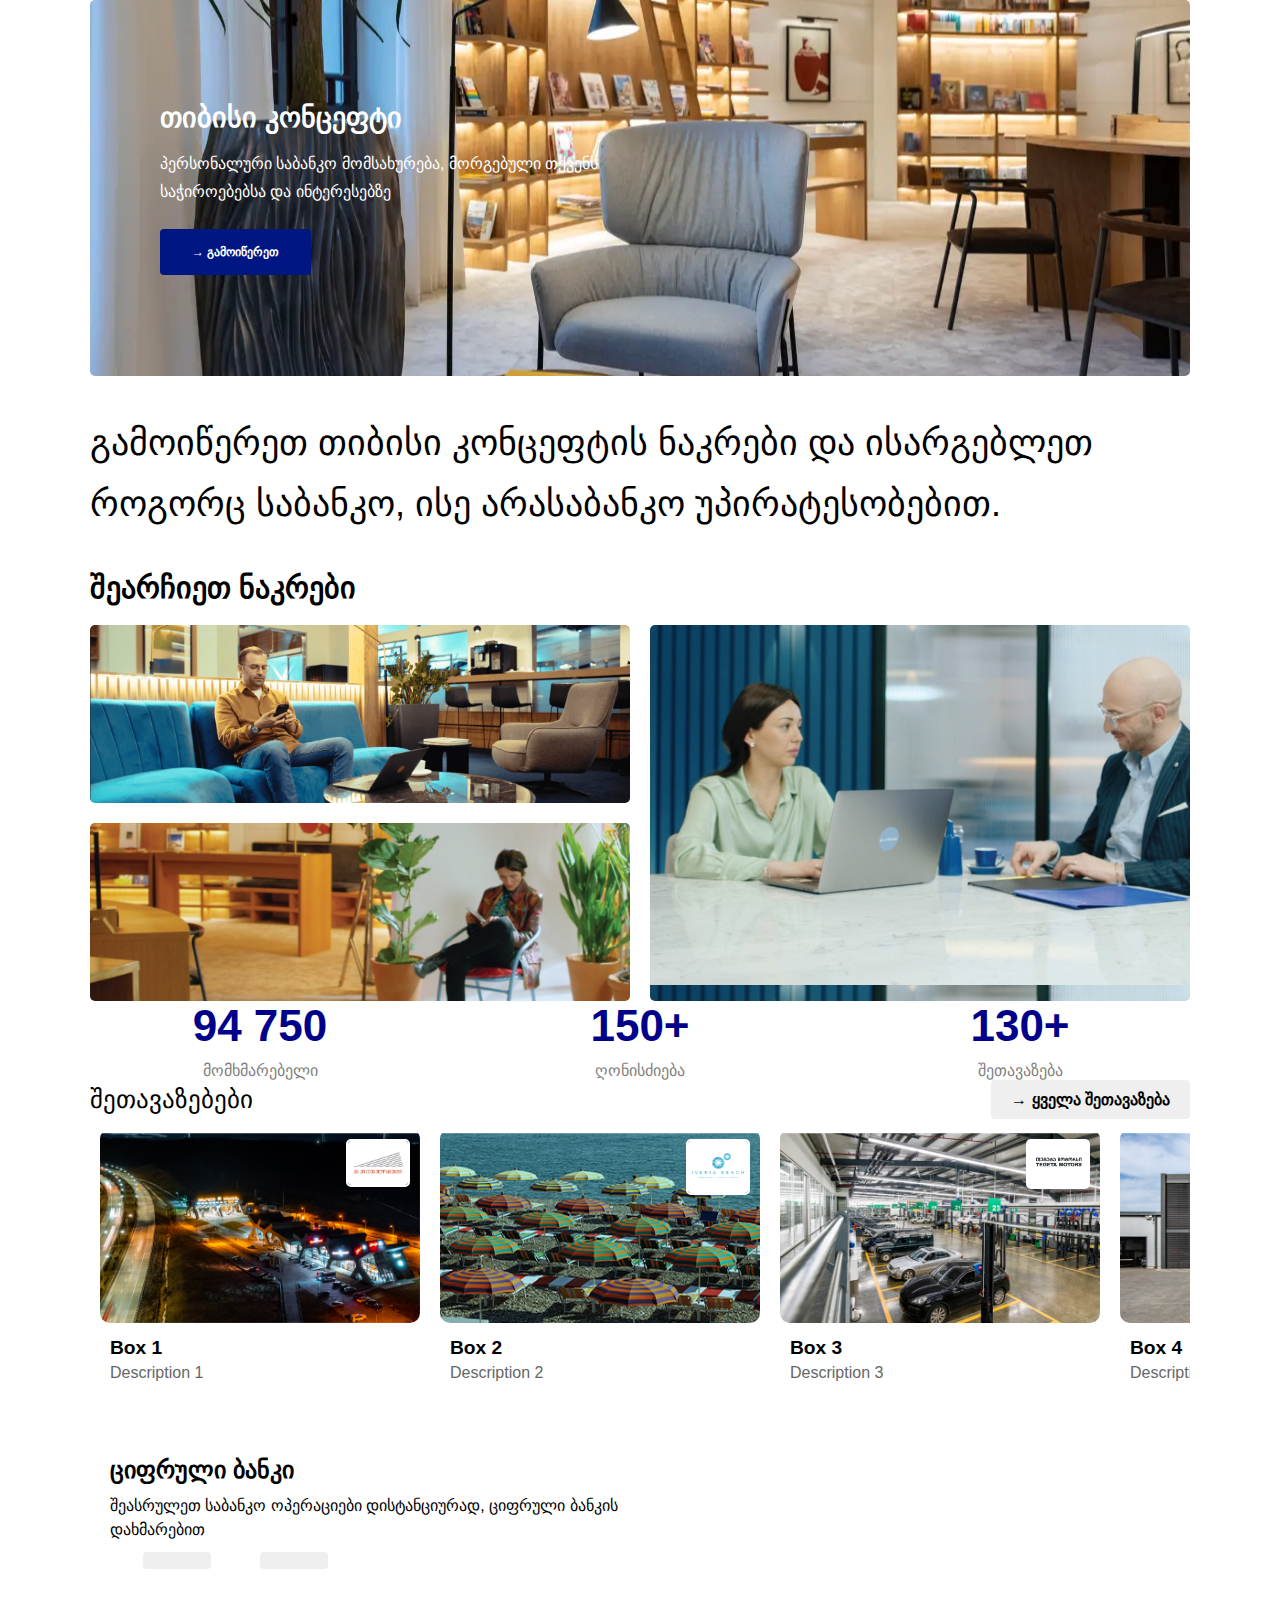
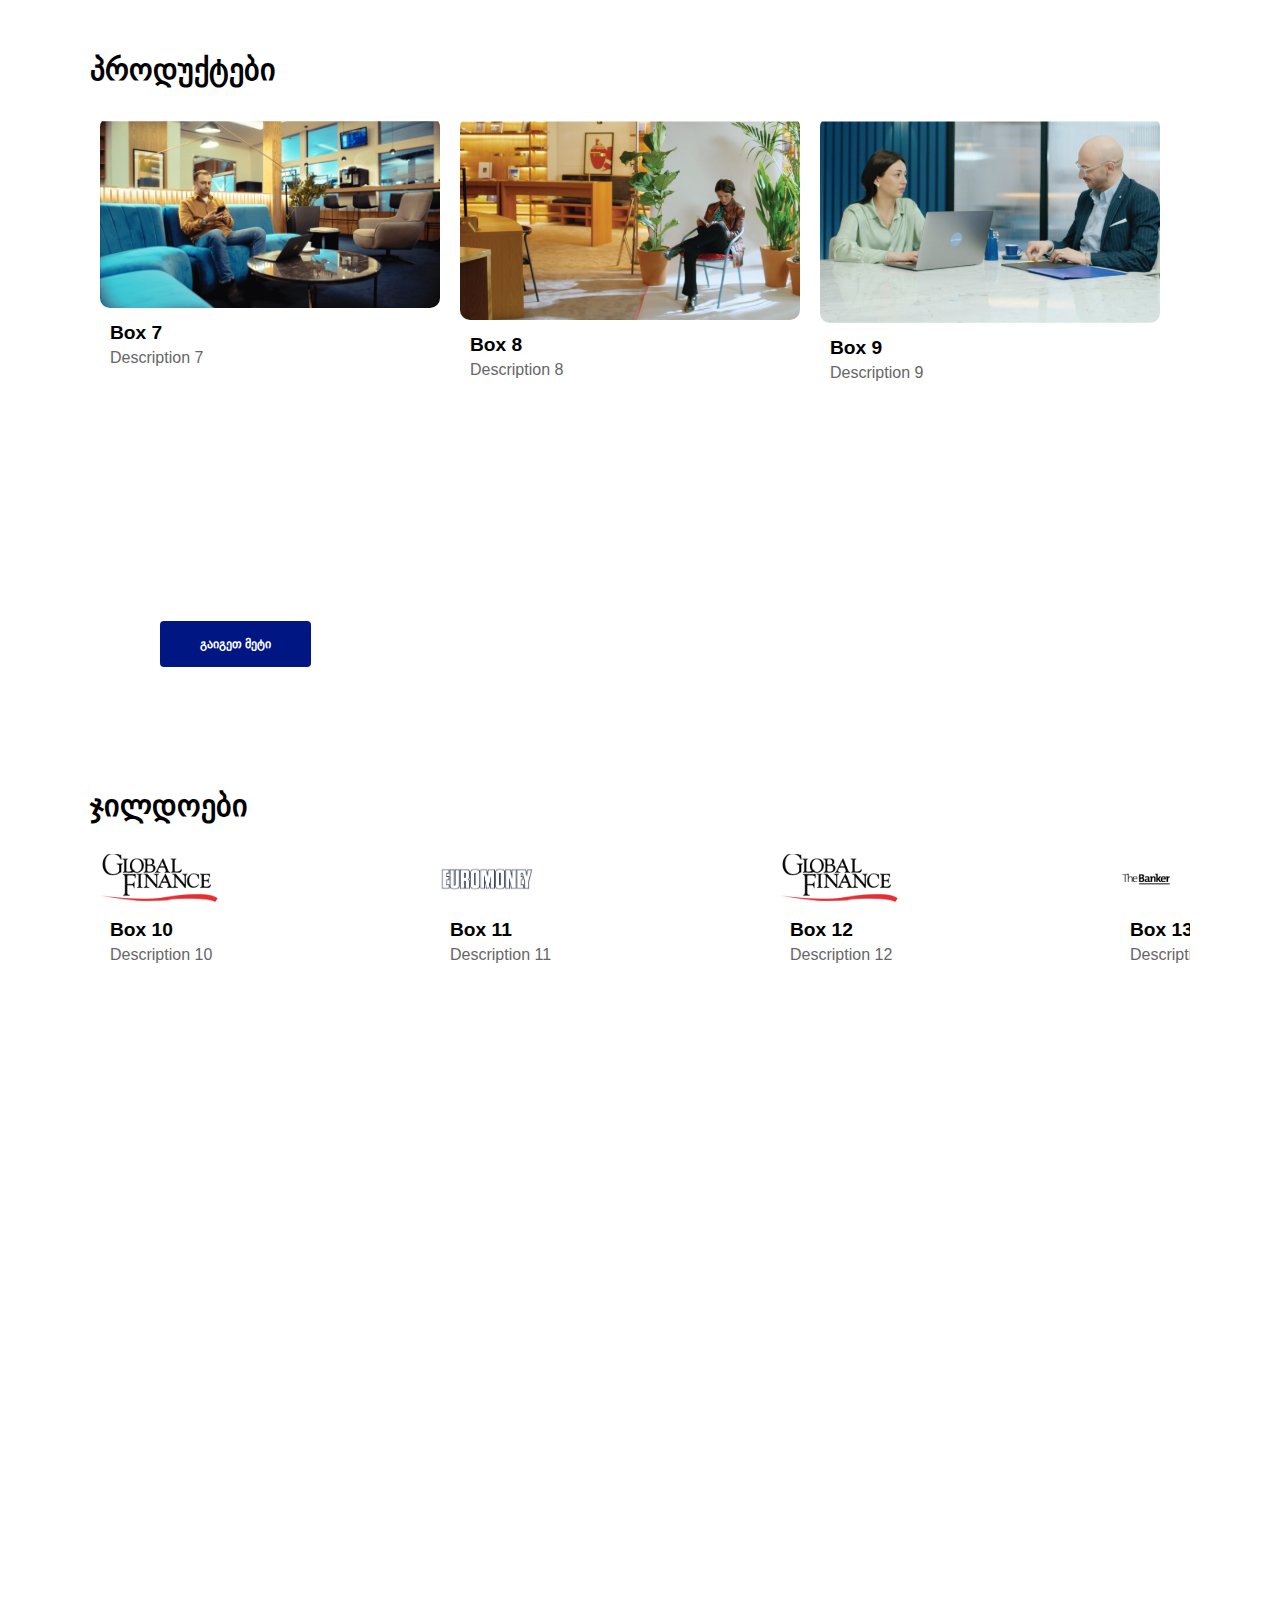
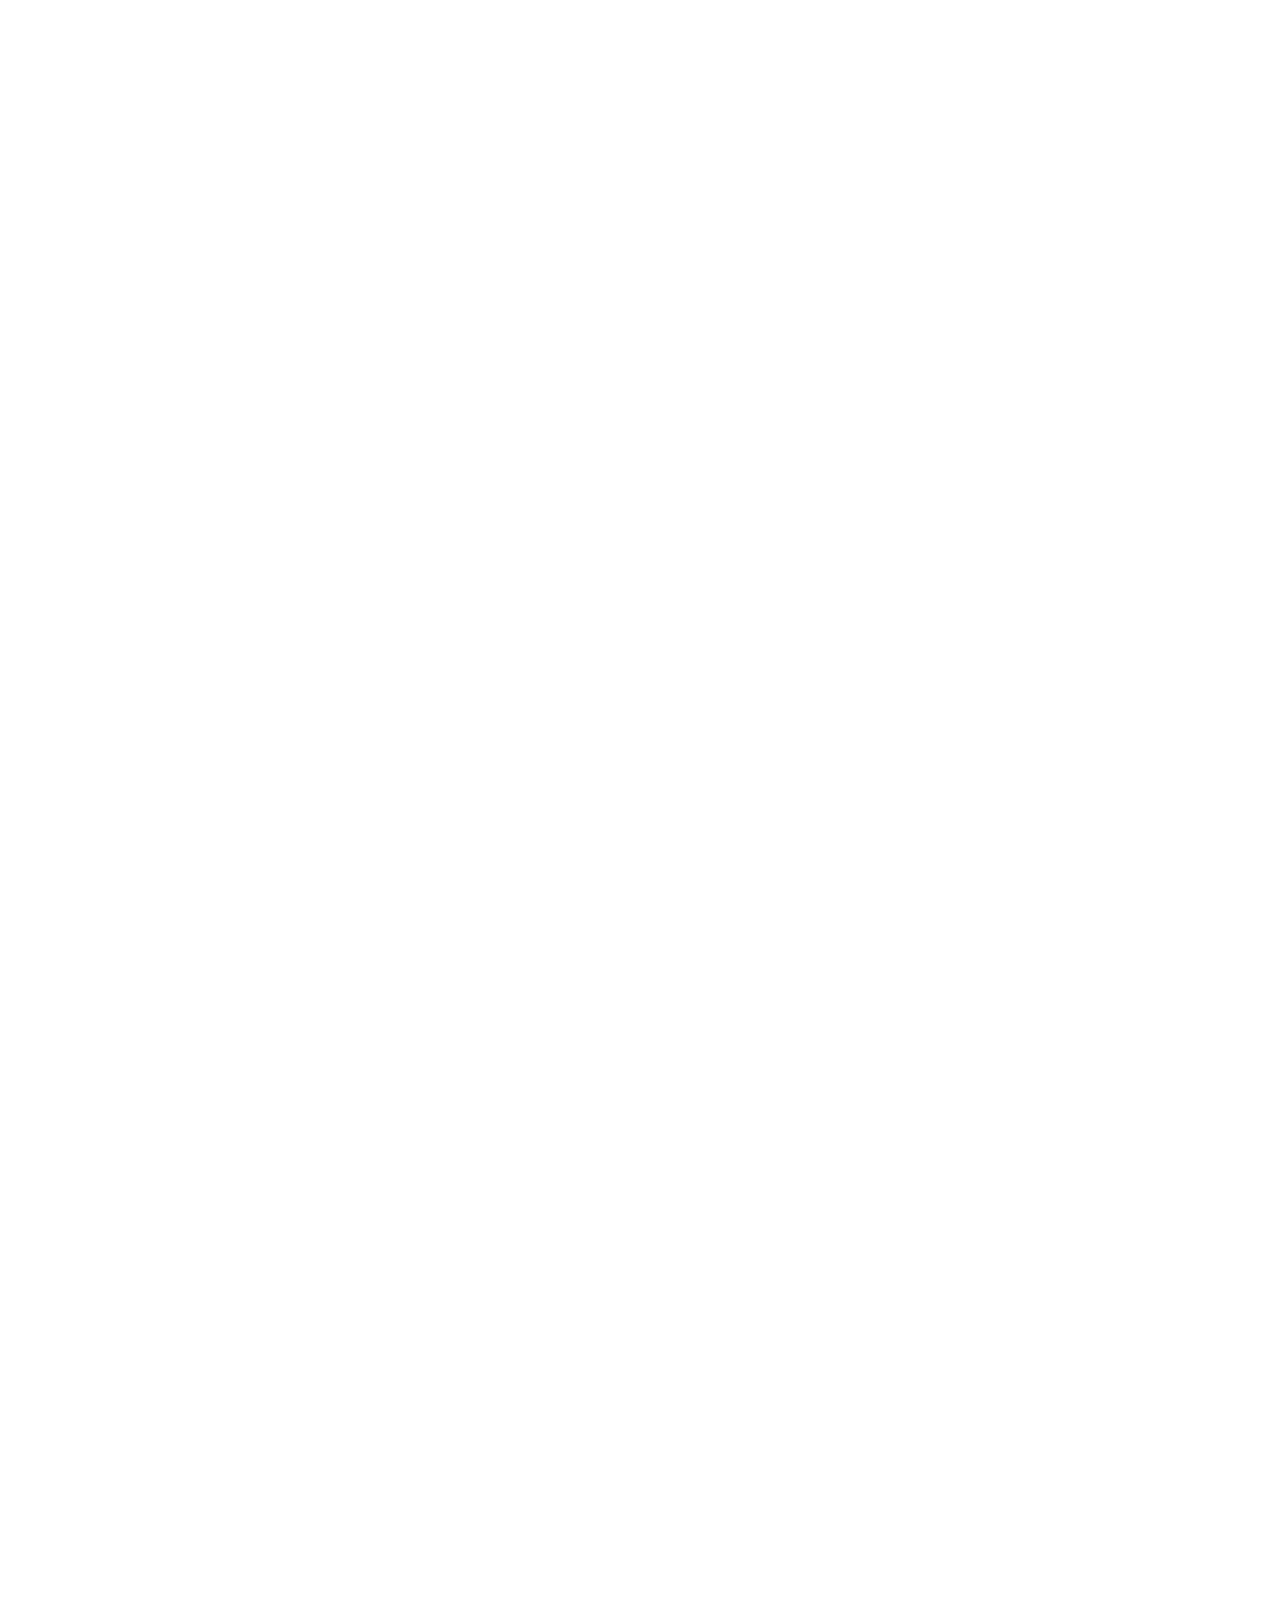
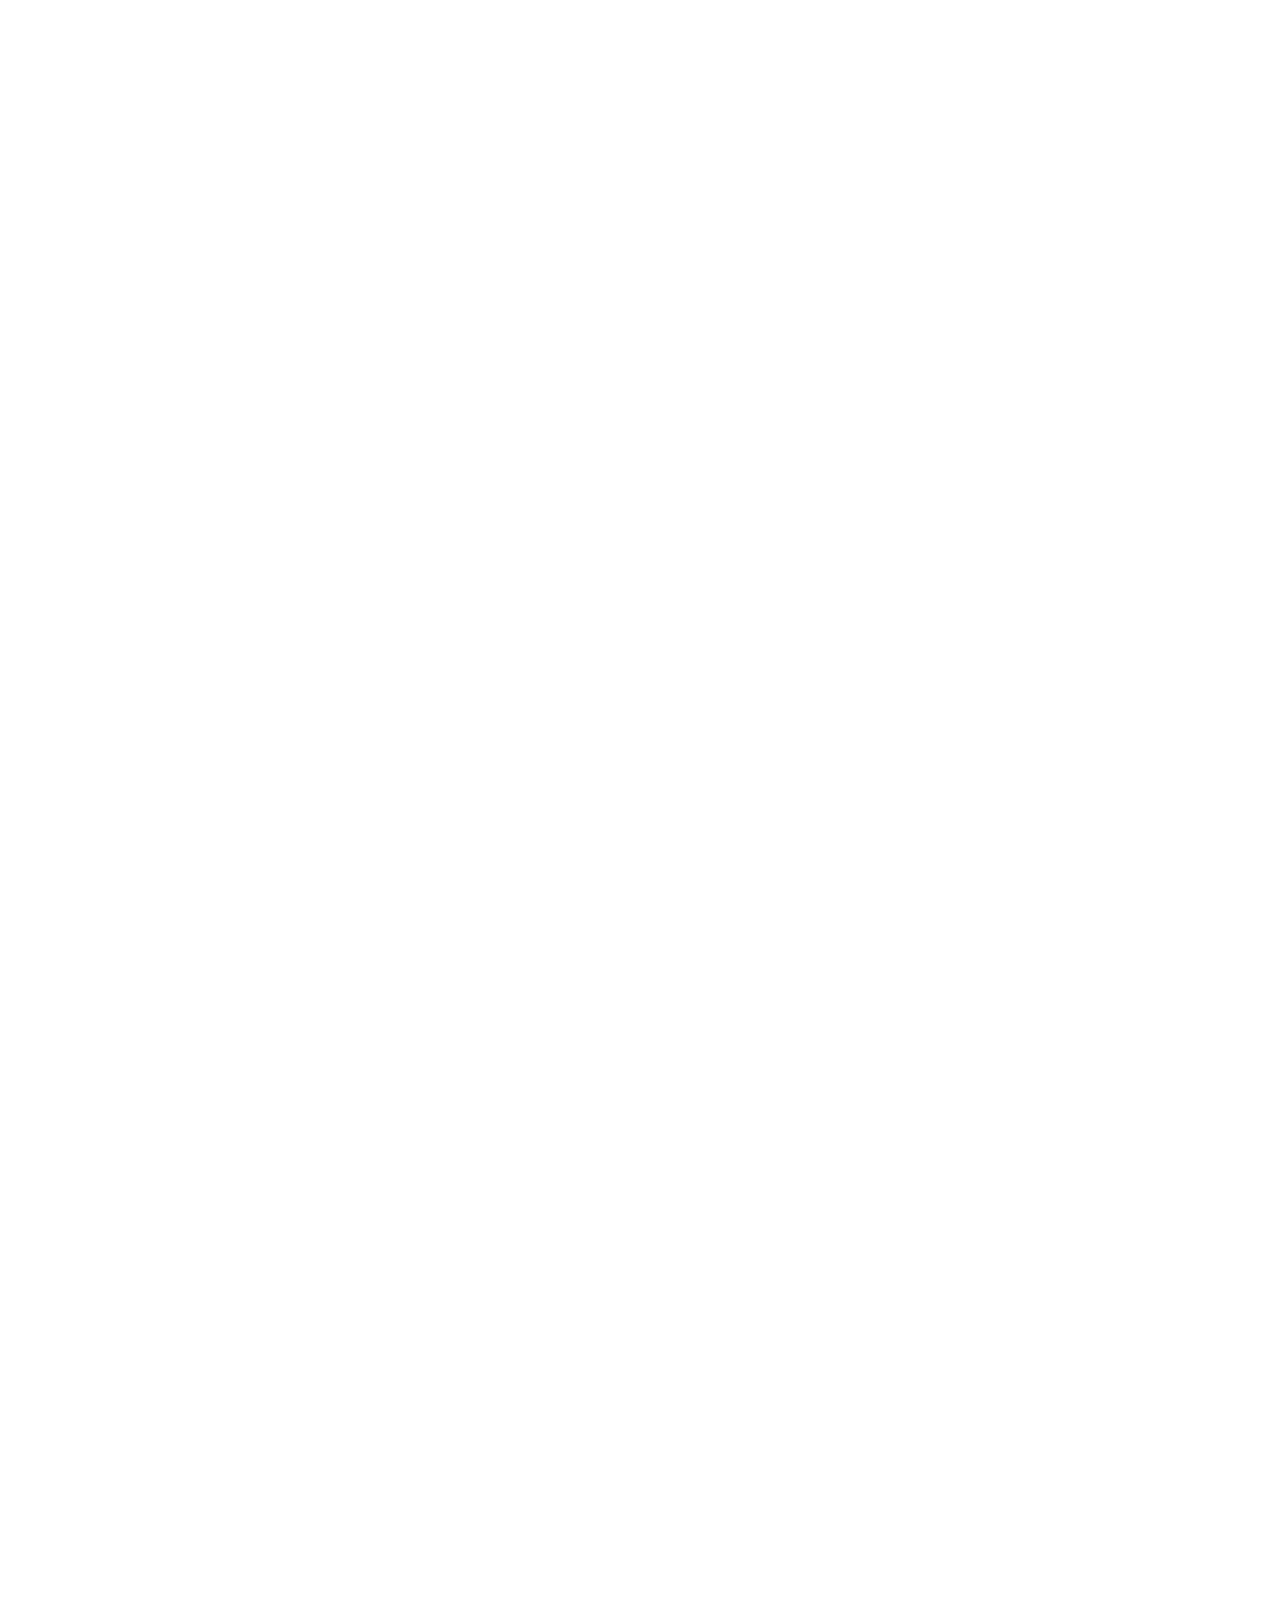
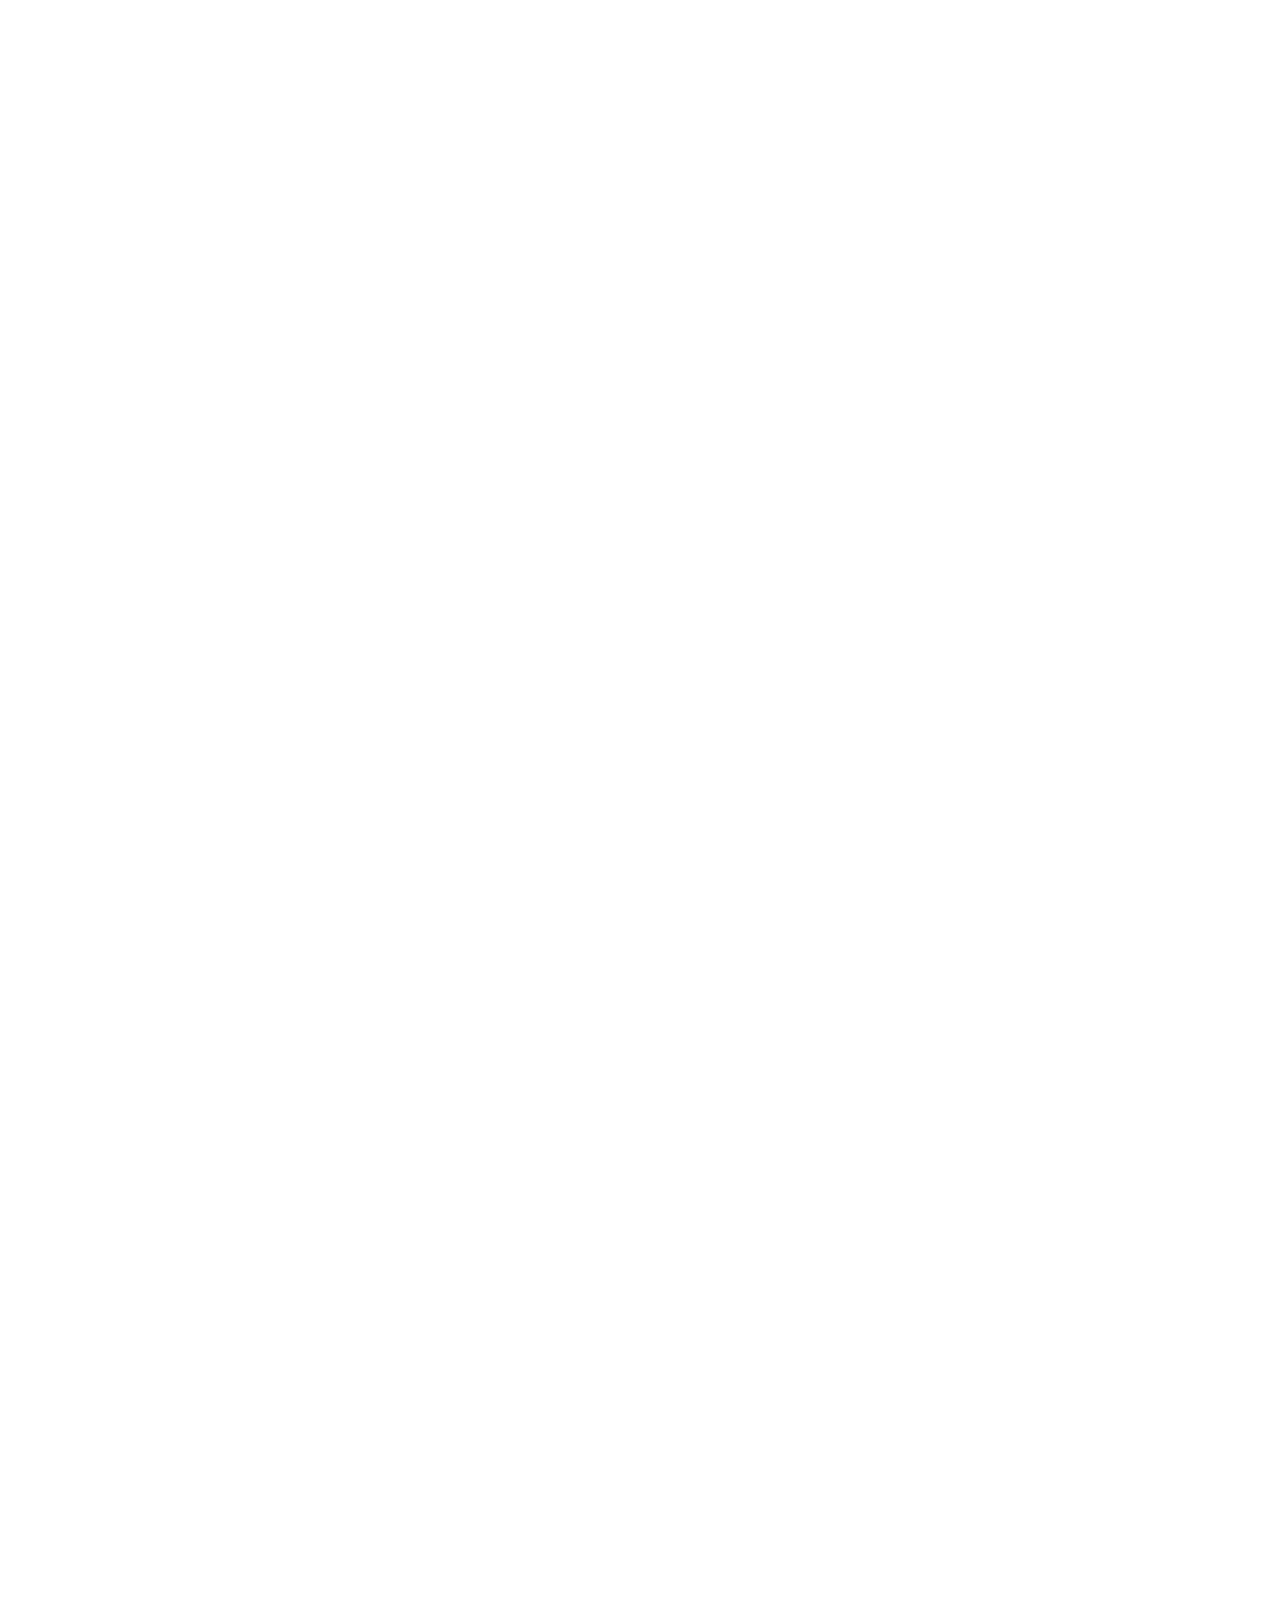
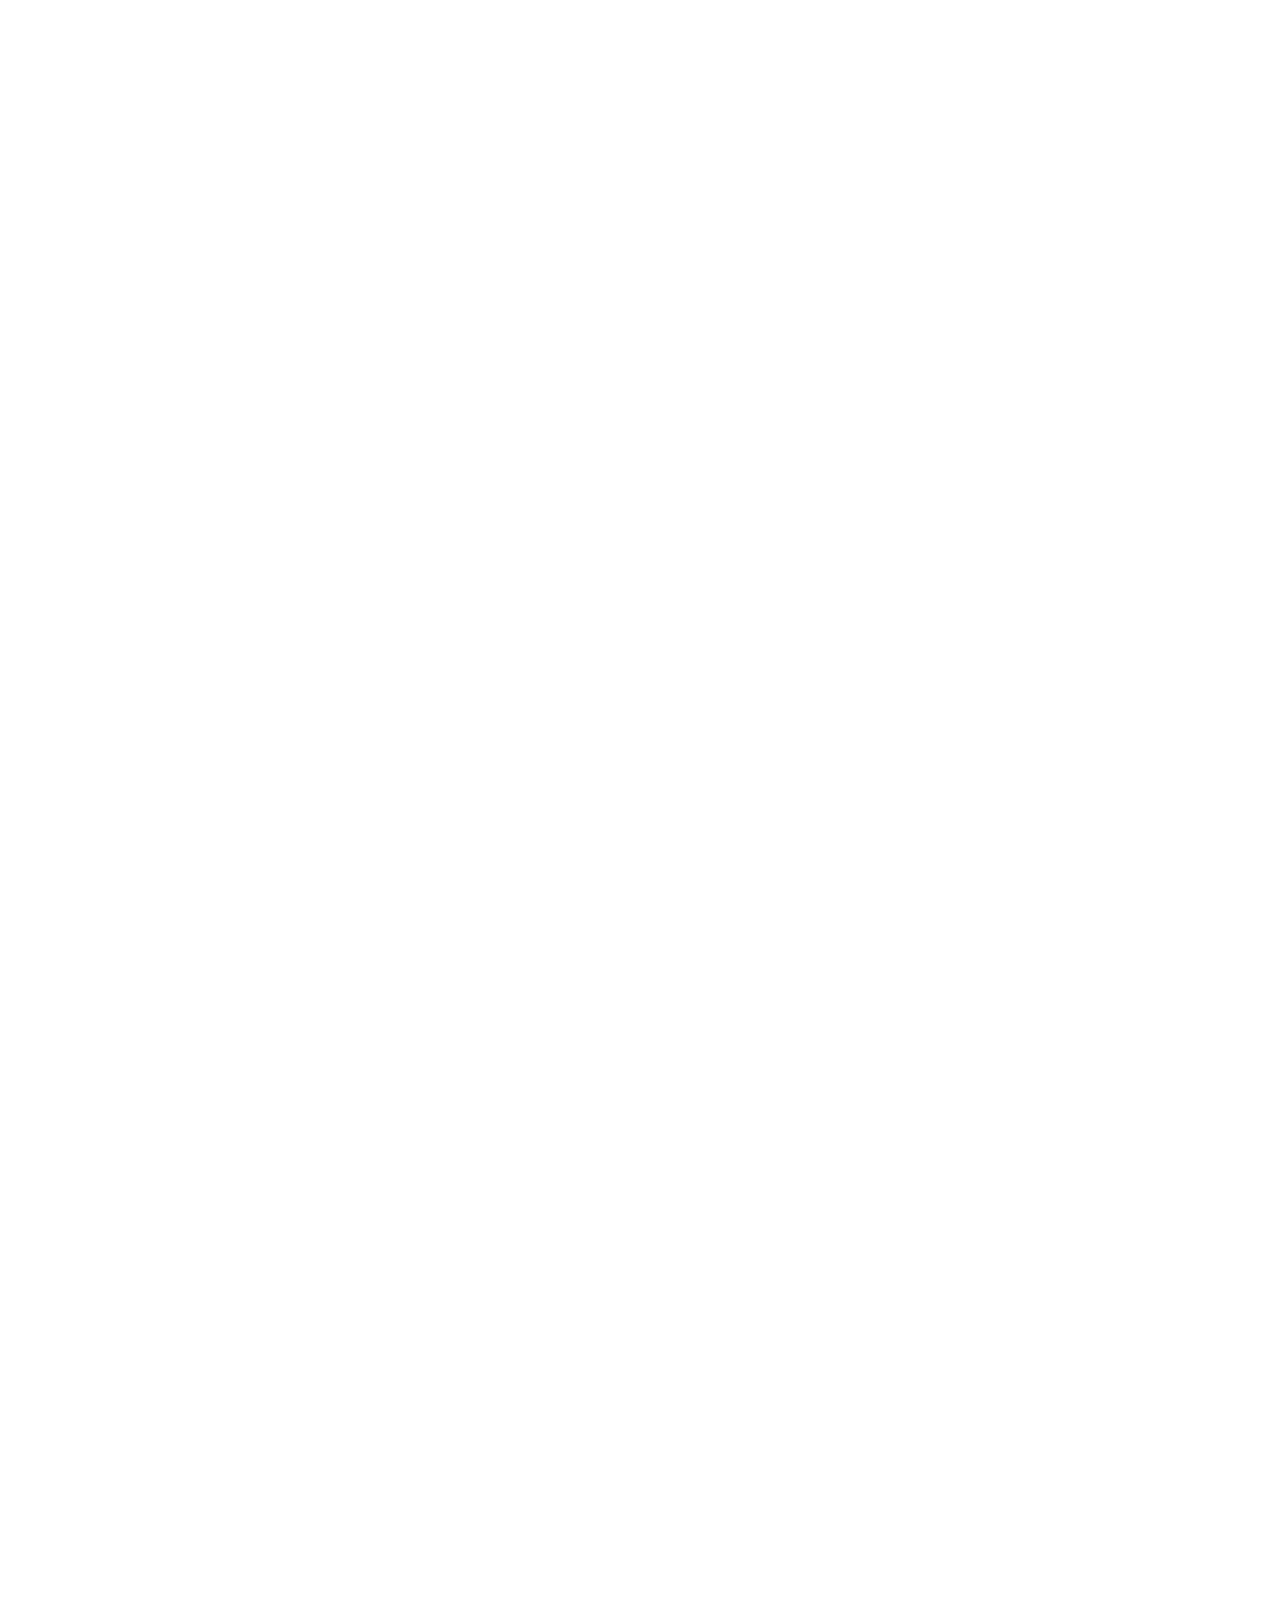
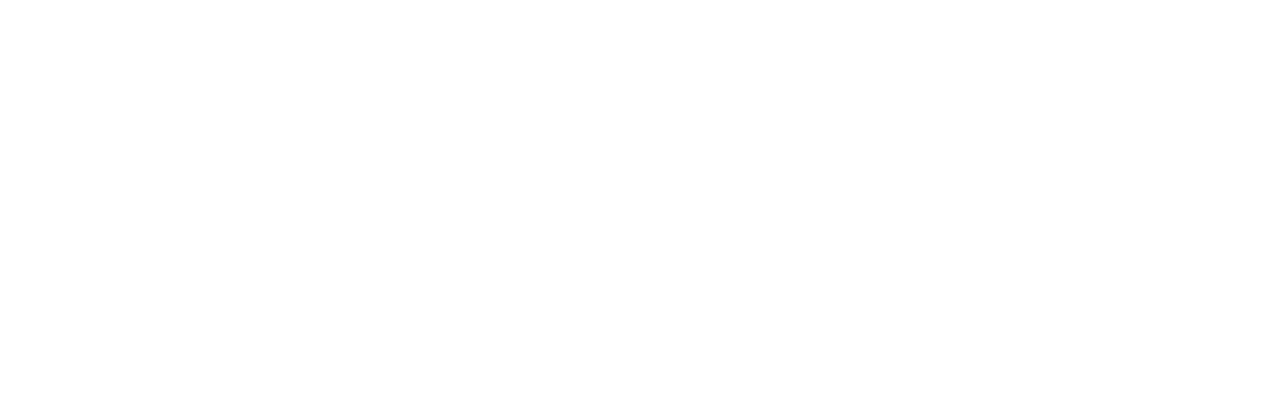
==== index.html @ 536a0eaa "orginizing" ====
<!DOCTYPE html>
<html lang="en">
<head>
  <meta charset="UTF-8">
  <meta name="viewport" content="width=device-width, initial-scale=1.0">
  <link rel="stylesheet" href="TBC.css">
  <link rel="stylesheet" href="TBC2.css">
  <title>თბს კონცეფტი | TBC Concept</title>
</head>
<body>
  <div class="box">
    <div class="text-container">
      <div class="header">თიბისი კონცეფტი</div>
      <div class="paragraph">პერსონალური საბანკო მომსახურება, მორგებული თქვენს საჭიროებებსა და ინტერესებზე</div>
      <button class="button">&#8594; გამოიწერეთ</button>
    </div>
  </div>
  
  <div class="gamoiweret">
    <p>გამოიწერეთ თიბისი კონცეფტის ნაკრები და ისარგებლეთ როგორც საბანკო, ისე არასაბანკო უპირატესობებით.</p>
  </div>
  
  <div class="choose-container">
    <h1 class="choose-text">შეარჩიეთ ნაკრები</h1>
  </div>
  
  <div class="grid-wrapper">
    <div class="box-grid">
      <div class="box-small box-small-1"></div>
      <div class="box-small box-small-2"></div>
      <div class="box-large"></div>
    </div>
  </div>
  
  <section class="section_statistics">
    <div class="statistics_container">
      <div class="numbers">
        <div class="numbers_item">
          <div class="numbers_number">94 750</div>
          <p>მომხმარებელი</p>
        </div>
        <div class="numbers_item">
          <div class="numbers_number">150+</div>
          <p>ღონისძიება</p>
        </div>
        <div class="numbers_item">
          <div class="numbers_number">130+</div>
          <p>შეთავაზება</p>
        </div>
      </div>
    </div>
  </section>
  
  <div class="promo-container">
    <p class="promo-text">შეთავაზებები</p>
    <button class="promo-button">&#8594; ყველა შეთავაზება</button>
  </div>
  
  <div class="scrollable-container" id="scroll-container-1">
    <div id="scroll-content-1" class="scrollable-content">
        <!-- Dynamic content for the first scroll container will be inserted here by JavaScript -->
    </div>
  </div>
  
  <div class="cifr-grid">
    <div class="cifr-left">
      <h1 class="cifr-header">ციფრული ბანკი</h1>
      <p class="cifr-paragraph">შეასრულეთ საბანკო ოპერაციები დისტანციურად, ციფრული ბანკის დახმარებით</p>
      <div class="cifr-buttons">
        <button class="cifr-button-1"></button>
        <button class="cifr-button-2"></button>
      </div>
    </div>
    <div class="cifr-right"></div>
  </div>
  
  <div class="choose-container">
    <h1 class="choose-text">პროდუქტები</h1> 
  </div>
  
  <div class="scrollable-container" id="scroll-container-2">
    <div id="scroll-content-2" class="scrollable-content">
        <!-- Dynamic content for the second scroll container will be inserted here by JavaScript -->
    </div>
  </div>
  
  <div class="box box-2">
    <div class="text-container">
      <div class="header">პირადი ბანკირი</div>
      <div class="paragraph">თქვენი სანდო პარტნიორი ფინანსურ რჩევებსა და ოპერაციებში</div>
      <button class="button">გაიგეთ მეტი</button>
    </div>
  </div>
  
  <div class="choose-container">
    <h1 class="choose-text">ჯილდოები</h1> 
  </div>
  
  <div class="scrollable-container container-3" id="scroll-container-3">
    <div id="scroll-content-3" class="scrollable-content">
        <!-- Dynamic content for the third scroll container will be inserted here by JavaScript -->
    </div>
  </div>
  
  <script src="script1.js"></script>
</body>
</html>
---- TBC.css ----
/* Base styles */
body {
  height: 10000px;
  margin: 0;
  font-family: sans-serif;
  color: white;
  box-sizing: border-box;
  width: 1100px;
  align-items: center;
  overflow-x: hidden;
  margin: auto;
  max-width: 100vw;
}

/* TBC Concept box */
.box {
  position: relative;
  max-width: 100%; 
  height: 376px; 
  background-image: url('Images/1.jpg'); 
  background-size: cover; 
  background-position: center; 
  background-repeat: no-repeat; 
  border-radius: 5px; 
  display: flex; 
  align-items: center; 
  justify-content: flex-start; 
  box-sizing: border-box; 
}

.text-container {
  width: 446px;
  text-align: left;
  padding: 70px; 
  border-radius: 5px; 
  color: white;
 
}

.header {
  font-weight: 700;
  font-size: 28px;
  margin: 0 0 16px 0;
}

.paragraph {
  font-weight: 400;
  font-size: 16px;
  margin: 0 0 24px 0;
  line-height: 1.7;
}

.button {
  font-weight: 700;
  font-size: 12px;
  color: white;
  cursor: pointer;
  width: 151.156px; 
  padding: 16px 24px;
  border: none;
  border-radius: 4px;
  background-color: #001682; 
  text-align: center;
  transition: background-color 0.25s;
  margin: 0;
}

.button:hover {
  background-color: #3240e5; 
}

/* Gamoiweret text */
.gamoiweret {
  color: black;
  height: auto; 
  font-size: 36px;
  font-weight: 400;
  line-height: 1.7;
  text-align: left;
  box-sizing: border-box; 
}

/* Statistics */
.section_statistics {
  background: none;
  display: flex;
  justify-content: center; 
  width: 1100px; 
  text-align: center;
  color: black;
  box-sizing: border-box; 
}

.statistics_container {
  width: 100%;
}

.numbers {
  display: flex;
  width: 1100px;
  justify-content: space-around;
  flex-wrap: wrap; 
  gap: 40px; 
}

.numbers_item {
  flex: 1 1 30%;
  text-align: center;
}

.numbers_number {
  font-size: 44px;
  font-weight: 700;
  color: darkblue;
  margin-bottom: 10px;
}

.numbers_item p {
  font-size: 16px;
  font-weight: 500;
  color: grey;
  margin: 0;
}

/* Shearchiet Nakrebi text */
.choose-container {
  width: 100%;
  max-width: 1100px; 
  text-align: left; 
  font-size: 15px; 
  color: black; 
  box-sizing: border-box; 
}

/* Shearchiet Nakrebi grids */
.grid-wrapper {
  display: flex;
  justify-content: center; 
  align-items: center; 
  width: 100%; 
  height: auto; 
  box-sizing: border-box; 
}

.box-grid {
  display: grid;
  grid-template-columns: 1fr 1fr; 
  grid-template-rows: repeat(2, auto); 
  gap: 20px; 
  width: 1100px;
  box-sizing: border-box; 
}

.box-small {
  background-color: #ccc; 
  border-radius: 5px; 
  background-size: cover; 
  background-position: center; 
  background-repeat: no-repeat; 
}

.box-small-1 {
  grid-row: 1 / span 1; /* First row */
  background-image: url('Images/2.png');
}

.box-small-2 {
  grid-row: 2 / span 1; /* Second row */
  background-image: url('Images/3.png');
}

.box-large {
  background-color: #eee; 
  height: 376px; 
  border-radius: 5px;
  grid-row: span 2; /* Span both rows to the right side */
  background-image: url('Images/4.png');
}

/* Shetavazebebi header text */
.promo-container {
  display: flex; 
  justify-content: space-between; 
  align-items: center; 
  width: 100%; 
  box-sizing: border-box; 
}

.promo-text {
  font-size: 25px; 
  font-weight: 400; 
  color: black; 
  margin: 0; 
}

.promo-button {
  font-size: 16px; 
  font-weight: 700; 
  color: black;
  border: none; 
  border-radius: 4px; 
  padding: 10px 20px; 
  cursor: pointer; 
  transition: color 0.25s; 
}

.promo-button:hover {
  color: #3240e5; 
}
/* cifruli bank */
.cifr-grid {
  display: grid;
  grid-template-columns: 1fr 1fr; 
  gap: 20px; 
  align-items: center; 
  padding: 20px; 
}
.cifr-left {
  display: flex;
  flex-direction: column; 
  gap: 10px; 
  color: black;
}
.cifr-header {
  font-size: 24px;
  font-weight: bold;
  margin: 0; 
}
.cifr-paragraph {
  font-size: 16px;
  margin: 0; 
  line-height: 1.5; 
}
.cifr-buttons {
  display: flex;
  gap: 49px; 
  margin-left: 33px;
}
.cifr-right {
  background-image: url('images/c3.png'); 
  background-size:contain; 
  background-position: right; 
  background-repeat: no-repeat;
  border-radius: 8px; 
  min-height: 200px; 
  width: 100%; 
}
.cifr-button-1 {
  background-image: url('images/c1.svg');
}
.cifr-button-2 {
  background-image: url('images/c2.svg');
}
.cifr-button-1, .cifr-button-2 {
  width: 68px;
  height: 17px;
  
  background-size: contain; 
  background-repeat: no-repeat; 
  border:#3240e5;
  border-radius: 4px;
  cursor: pointer;
  transition: background-color 0.3s;
  display: inline-block; 
  background-position: center; 
}
/* cifruli bank */
.box-2 {
  background-image: url('images/15.png');
}
@media (max-width: 767px) {
  .box {
    flex-direction: column; 
    justify-content: center; 
  }

  .text-container {
    padding-top: 150px;
  }

  .header {
    font-size: 1rem; 
  }

  .paragraph {
    font-size: 1rem; 
  }

  .button {
    width: 100%; 
    font-size: 1rem;
  }

  /* statistics */
  .section_statistics {
    width: auto;
    padding-left: 45px;
    margin: 0;
    justify-content: start; 
    margin-top: 30px; 
  }

  .numbers {
    width: auto;
    flex-direction: column; 
    align-items: flex-start; 
    gap: 20px; 
  }

  .numbers_item {
    flex: 1 1 auto;
    margin: 0;
    align-items: flex-start; 
  }

  /* Shearchiet Nakrebi Box Grid */
  .box-grid {
    display: flex; 
    overflow-x: scroll; /* Enable horizontal scroll */
    gap: 20px; 
    width: 100%;
    padding: 20px; 
    box-sizing: border-box; 
    align-items: flex-start; 
  }

  .box-small, .box-large {
    flex: 0 0 80%; 
    max-width: 300px; 
    height: 200px; 
    background-size: cover; 
    background-position: center; 
  }

  .box-large {
    flex: 0 0 80%; 
    max-width: 300px; 
    height: 200px; 
  }

  .box-small-1, .box-small-2, .box-large {
    border-radius: 5px; 
  }
}
---- TBC2.css ----
/* Scrollable container styling */
.scrollable-container {
    width: 1100px;
    color: black;
    overflow-x: auto;
    white-space: nowrap;
    padding: 10px;
    
    box-sizing: border-box;
}

/* Change cursor to grabbing when active */
.scrollable-container:active {
    cursor: grab;
}


/* WebKit scrollbar styling */
.scrollable-container::-webkit-scrollbar {
    border-bottom: 2px solid lightgray;
    height: 2px; 
}

.scrollable-container::-webkit-scrollbar-track {
    background: none; 
}

.scrollable-container::-webkit-scrollbar-thumb {
    background: #182cc0; 
    border-radius: 1px;
}
/* Scrollable content styling */
.scrollable-content {
    display: inline-flex;
    flex-wrap: nowrap;
    padding: 0;
    box-sizing: border-box;
}

/* Scrollable box styling */
.scrollable-box {
    display: inline-block;
    width: 100%;
    min-width: 320px;
    margin-right: 20px;
    position: relative;
    box-sizing: border-box;
    cursor: pointer;
    overflow: hidden;
    transition: box-shadow 0.3s ease;
}

/* Large image styling */
.scrollable-box img.large-image {
    width: 100%;
    height: auto;
    border-radius: 10px;
    transition: clip-path 0.3s ease;
    clip-path: inset(2% 0 0 0);
}

.scrollable-box:hover img.large-image {
    clip-path: inset(0 0 2% 0);
}

/* Small image styling */
.scrollable-box img.small-image {
    position: absolute;
    background-color: white;
    top: 10px;
    right: 10px;
    width: 20%;
    height: auto;
    max-width: 80px;
    border: 2px solid white;
    border-radius: 5px;
    box-sizing: border-box;
}

/* Text content styling */
.scrollable-box .text-content {
    margin-top: 10px;
    padding: 0 10px;
    box-sizing: border-box;
}

.scrollable-box .text-content .title {
    font-weight: bold;
    margin-bottom: 5px;
    font-size: 1.2em;
}

.scrollable-box .text-content .description {
    color: #666;
    font-size: 1em;
}

/* Container-3 specific styles */
.container-3 .scrollable-box img.large-image {
    width: fit-content; /* Adjust based on your layout */
    height: 52px;
    
}

/* Responsive adjustments */
@media (max-width: 768px) {
    .scrollable-container {
        width: 100%;
        padding: 5px;
    }

    .scrollable-box {
        width: 80%;
        max-width: 250px;
        margin-right: 10px;
    }

    .scrollable-box img.small-image {
        width: 15%;
    }

    .scrollable-box .text-content .title {
        font-size: 1em;
    }

    .scrollable-box .text-content .description {
        font-size: 0.9em;
    }
}
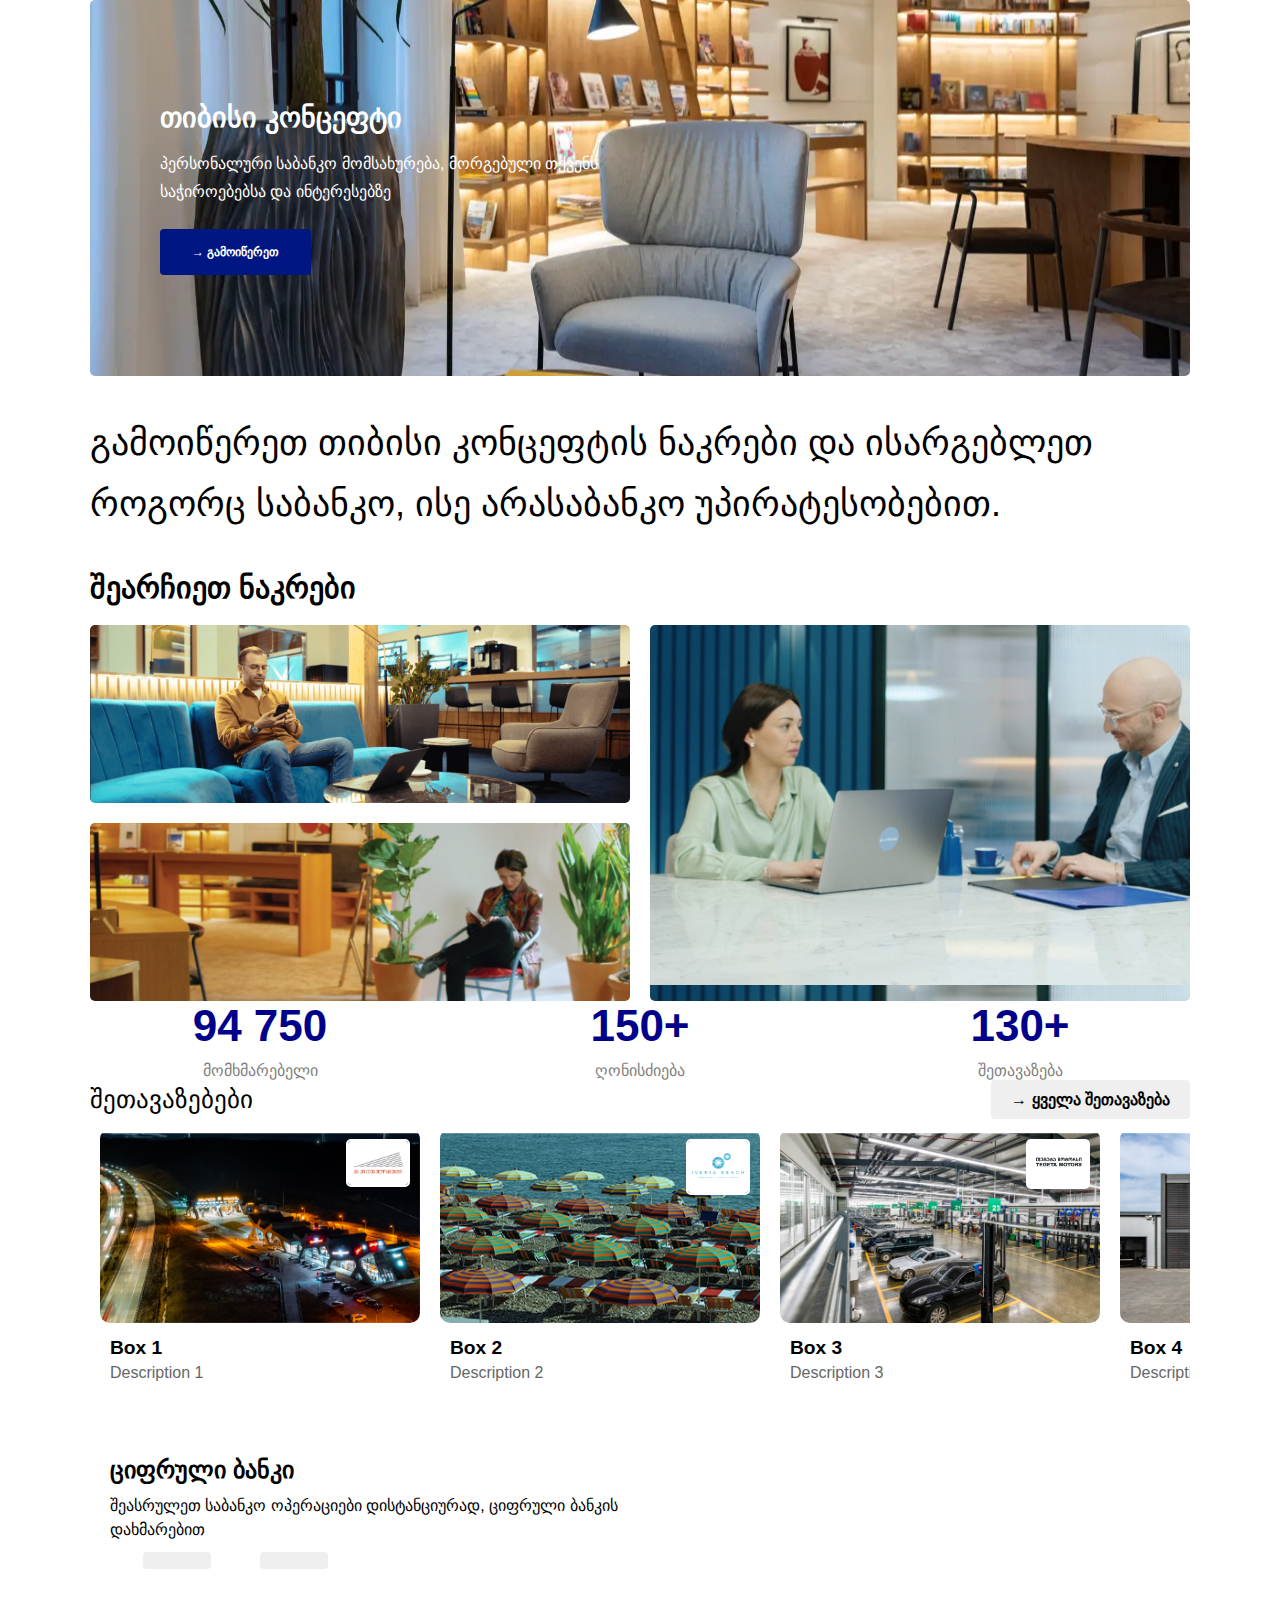
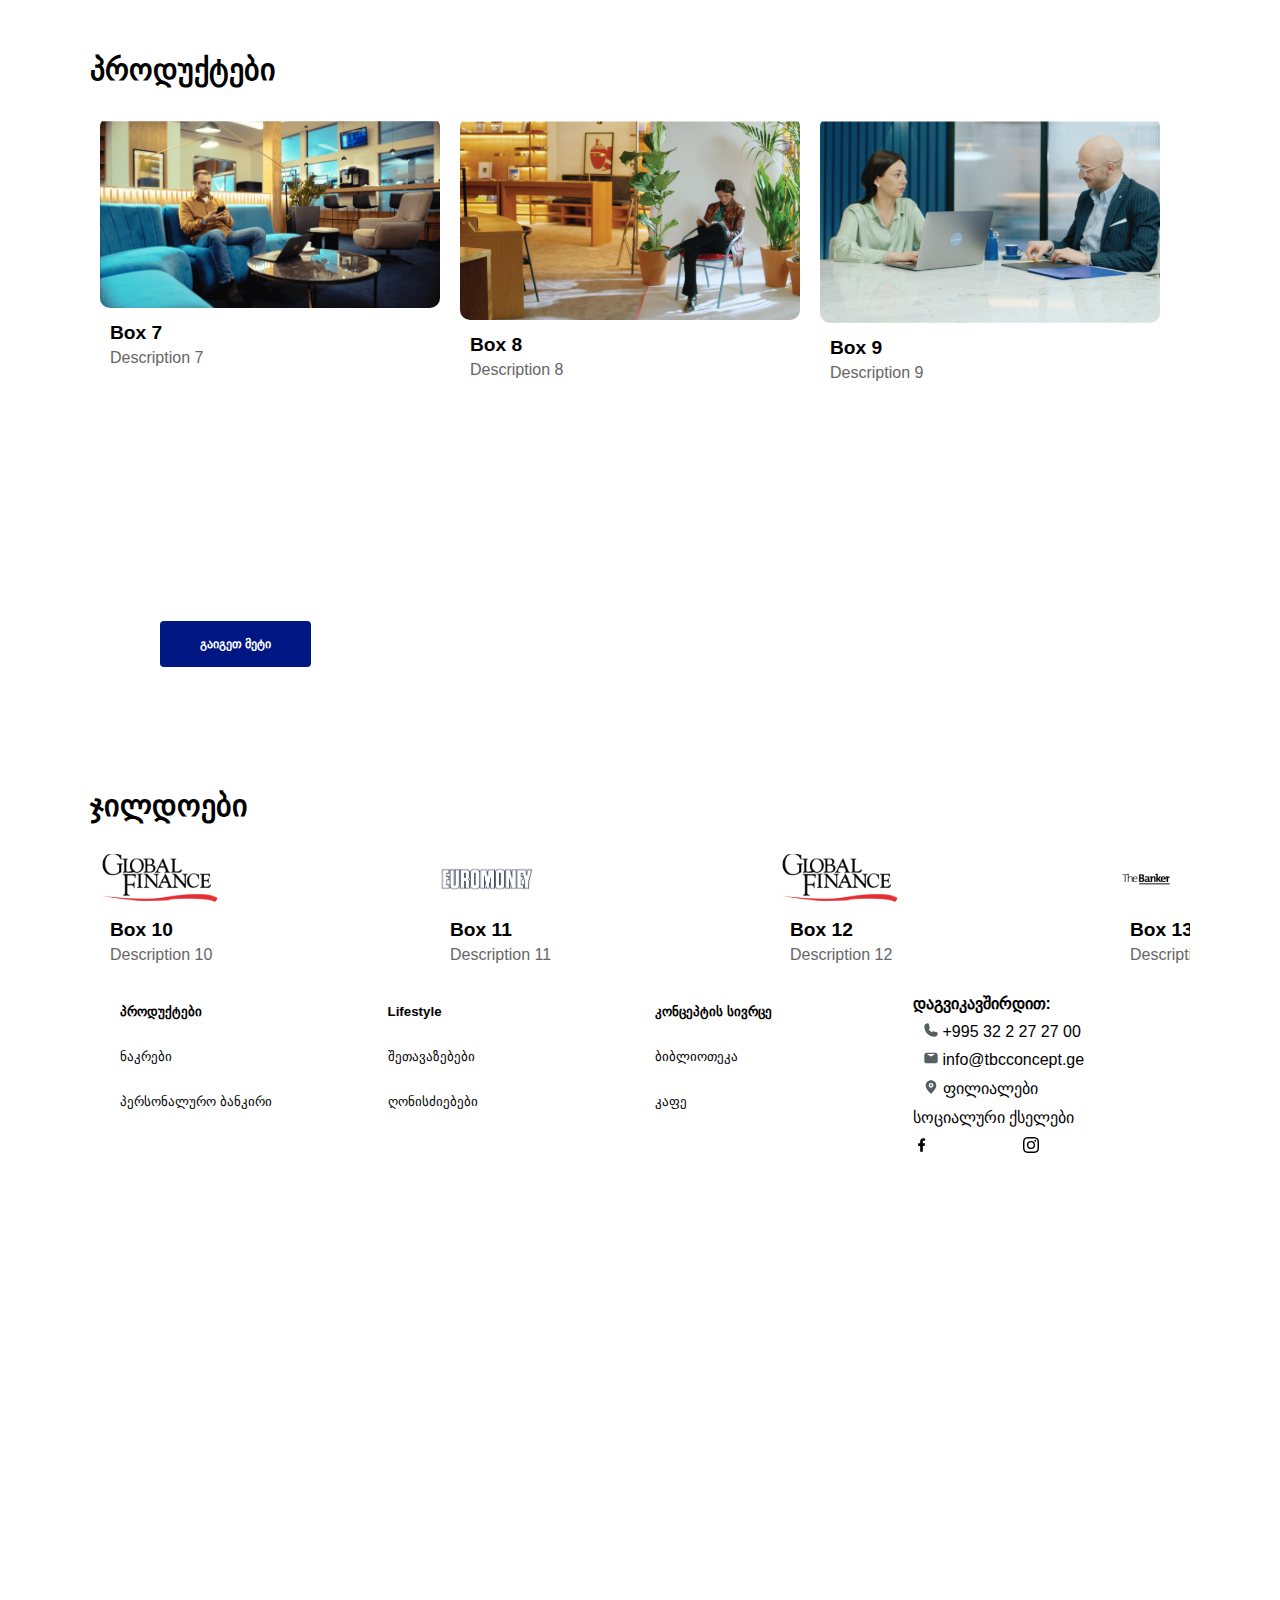
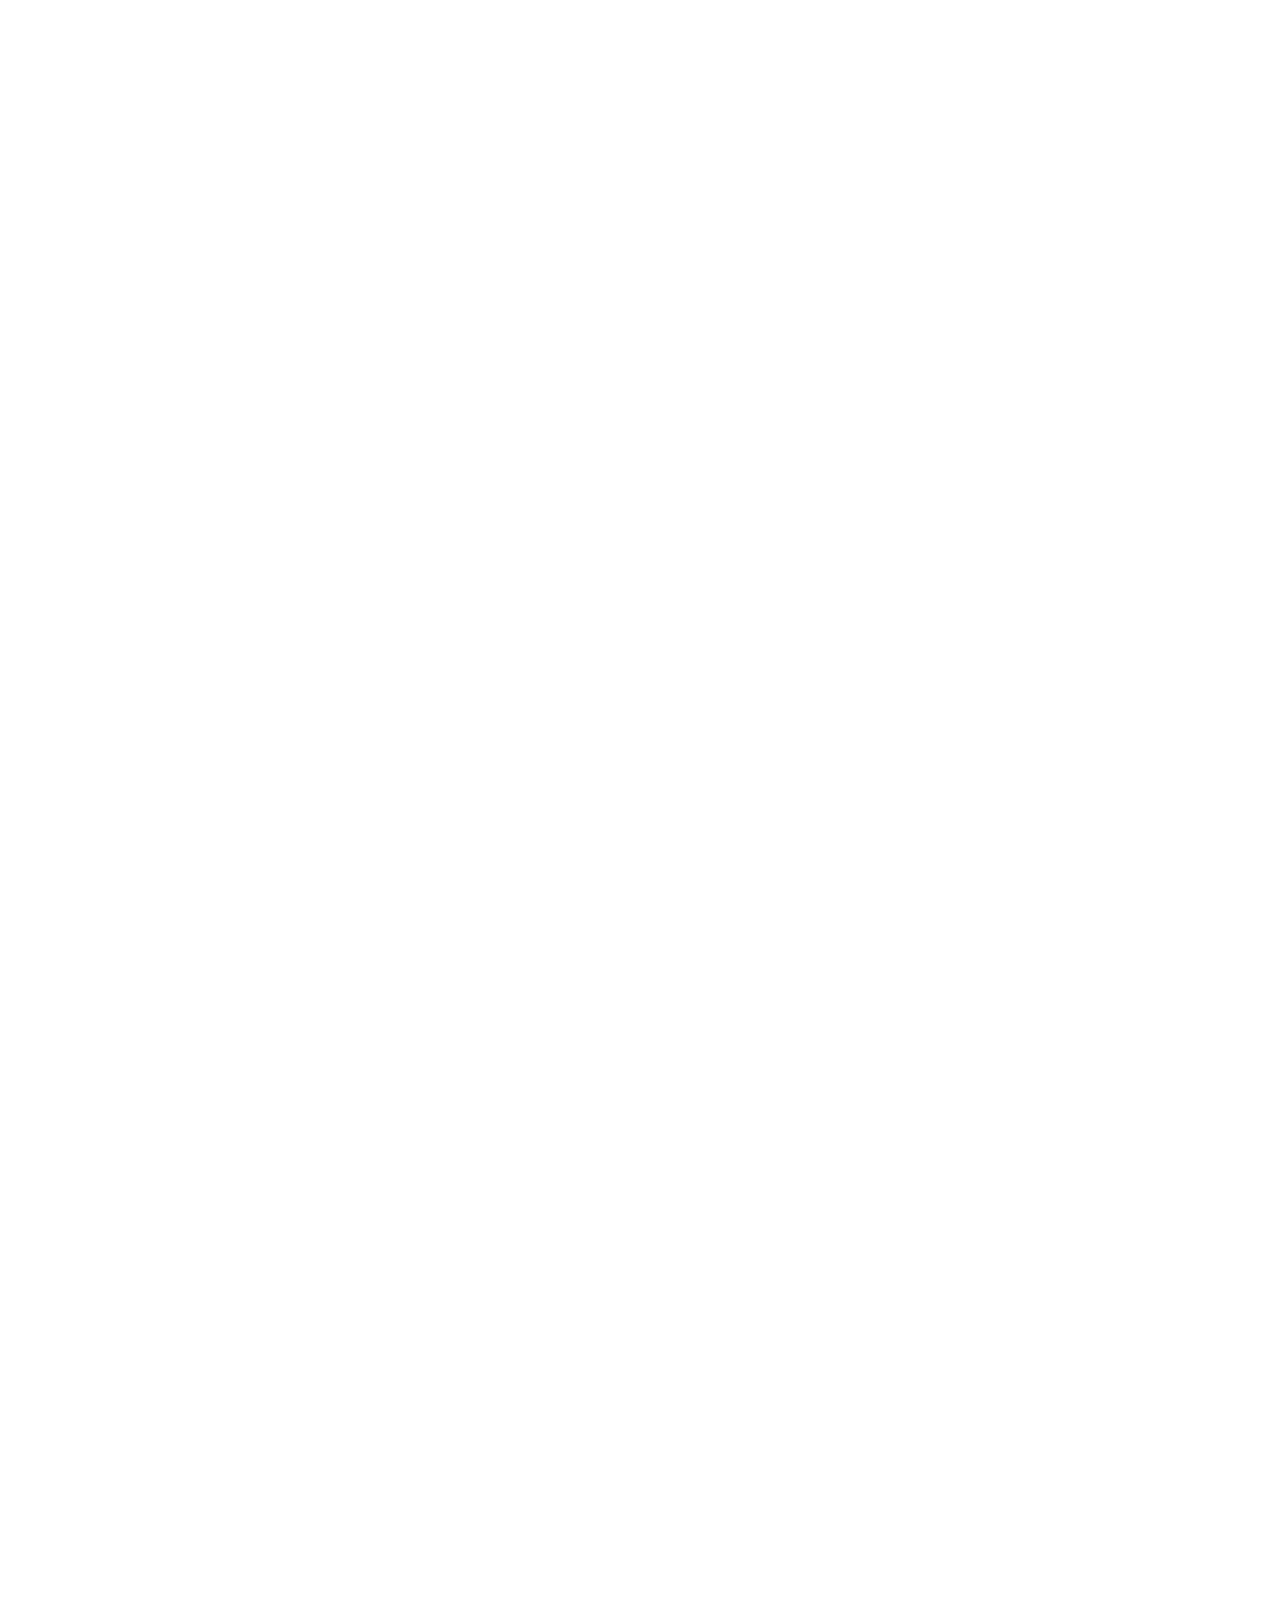
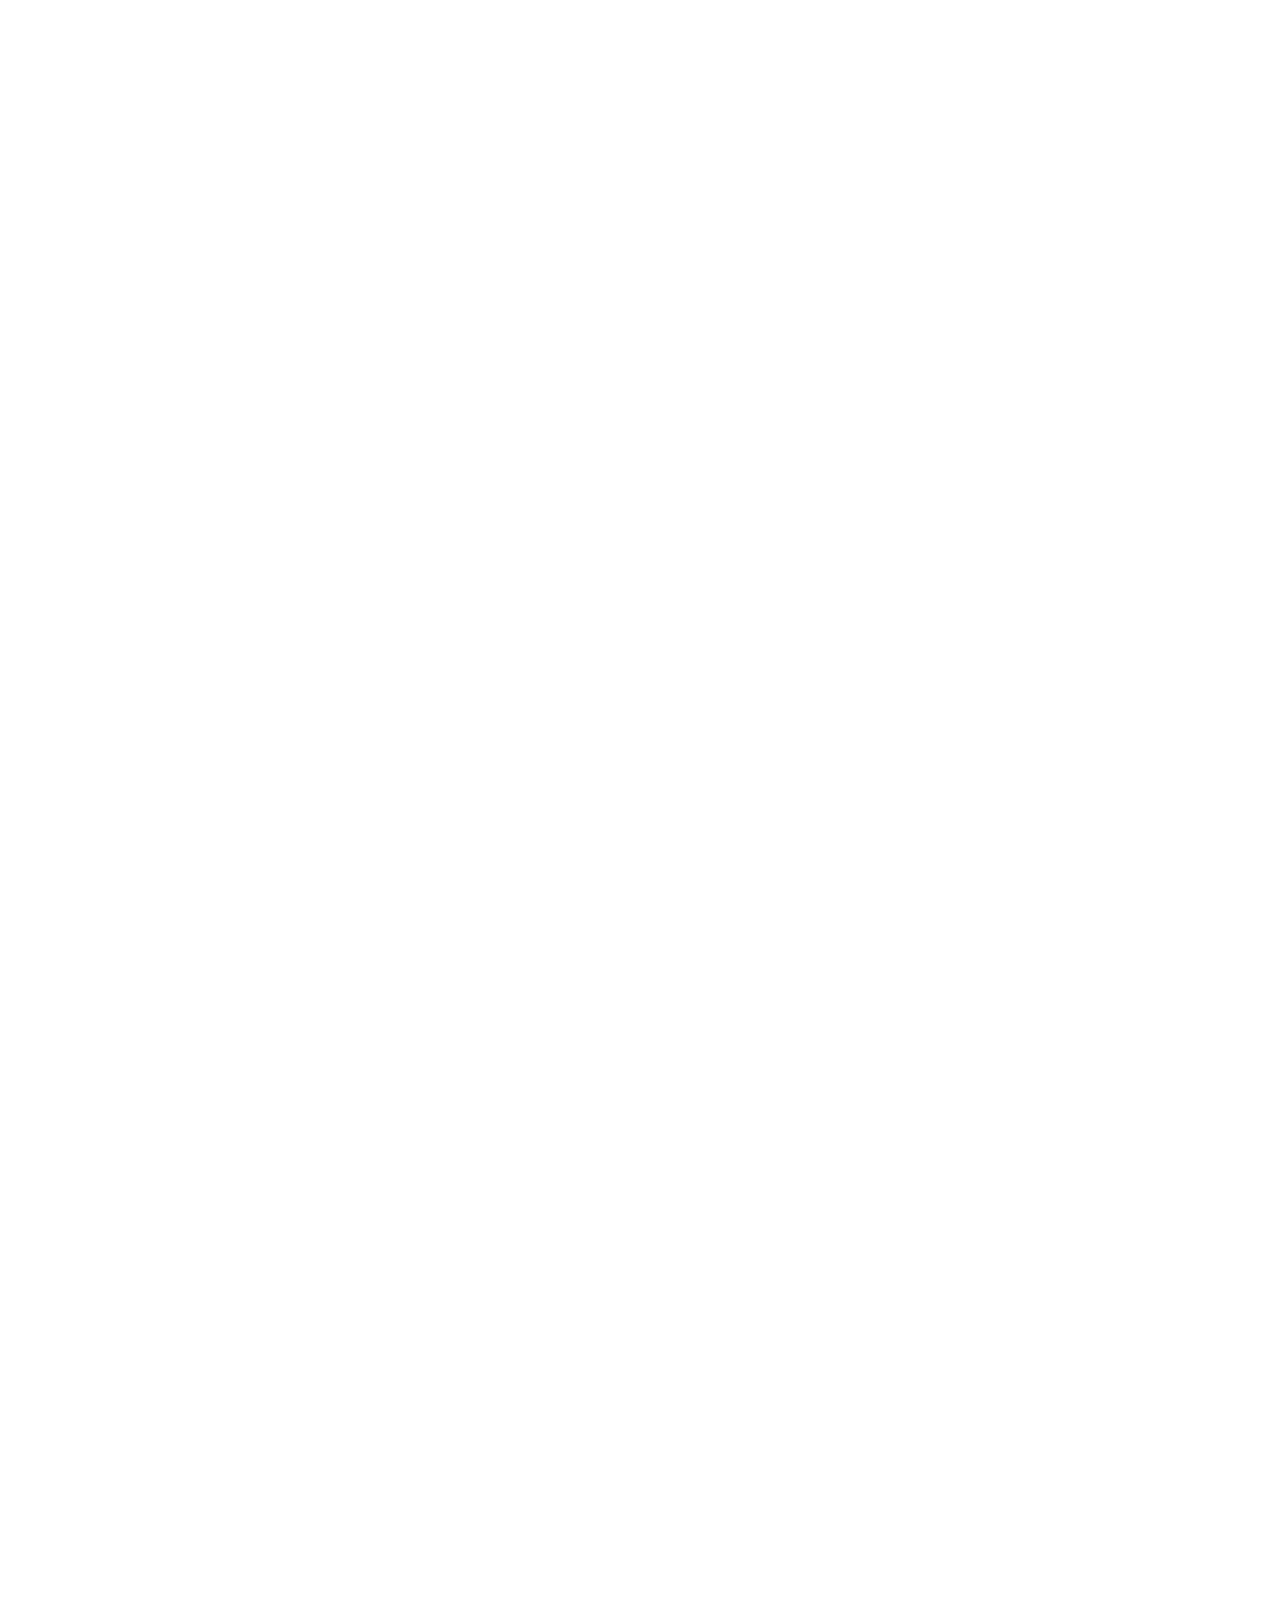
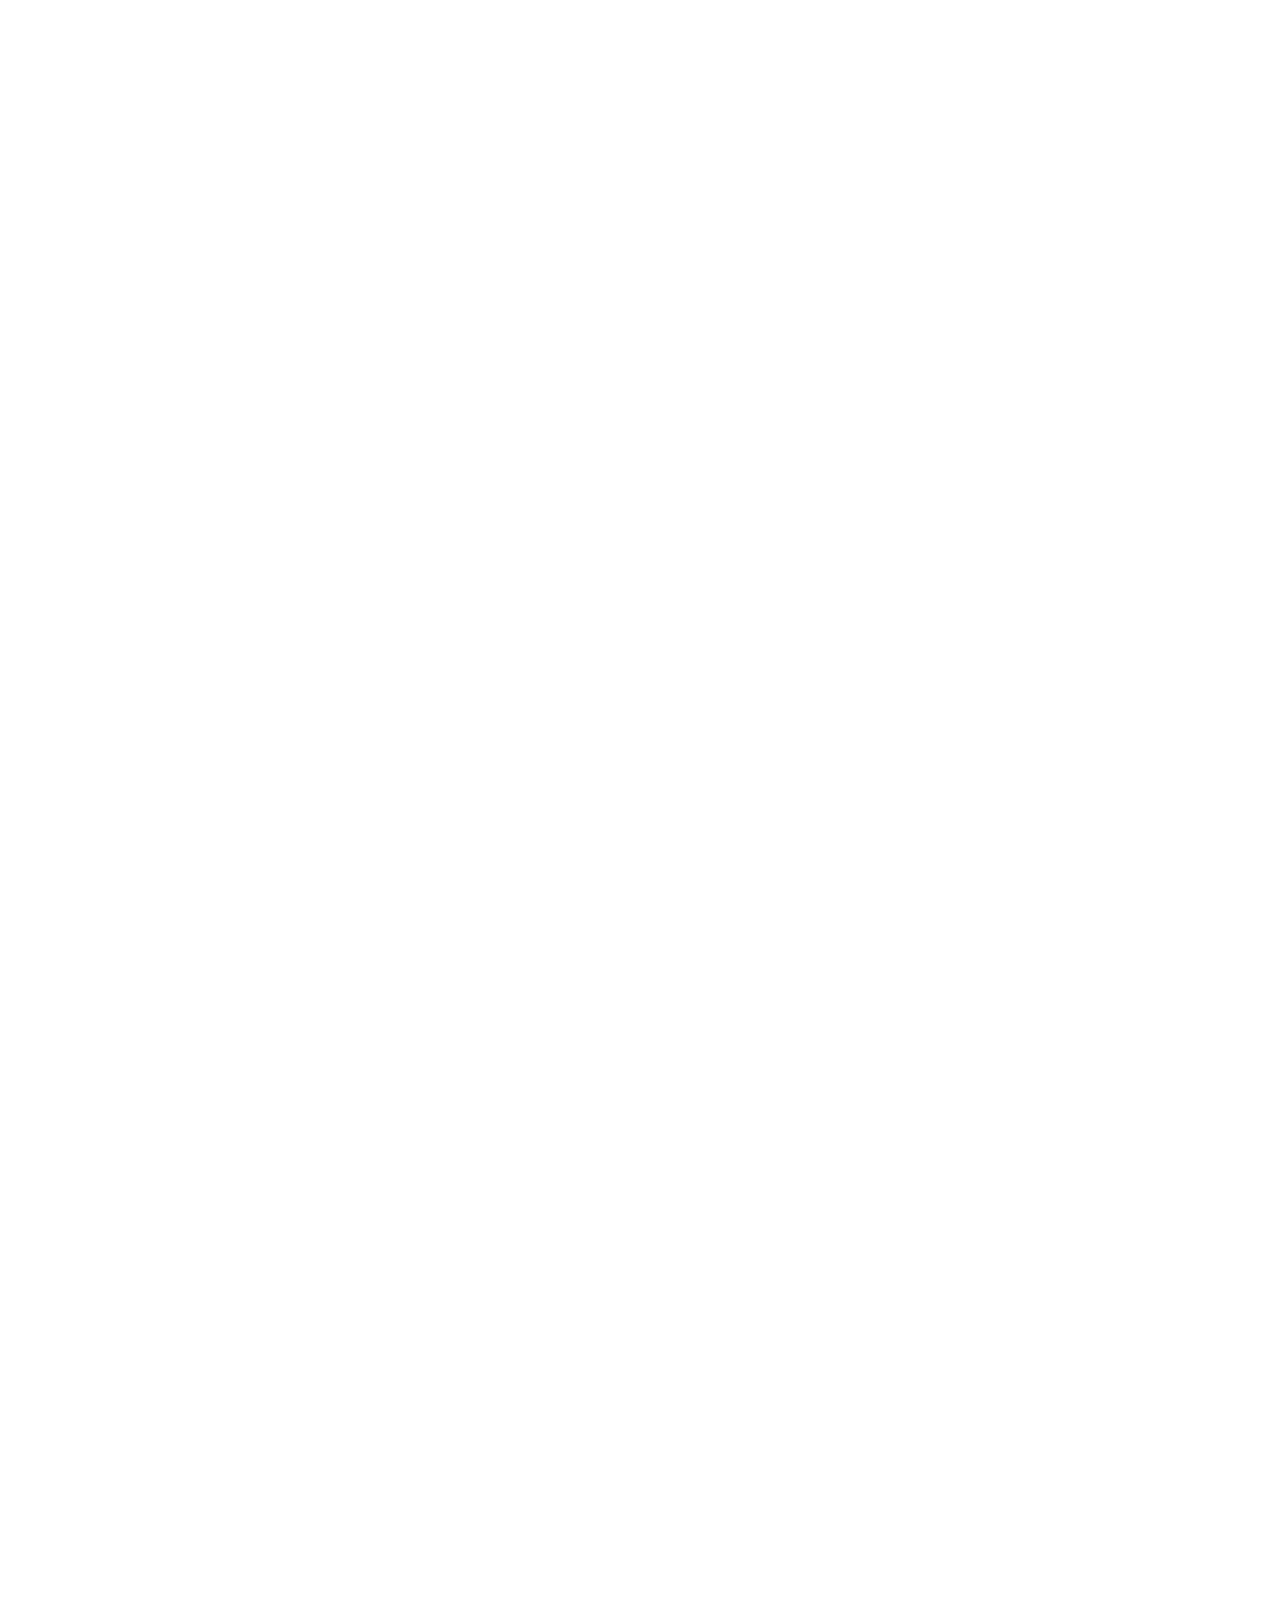
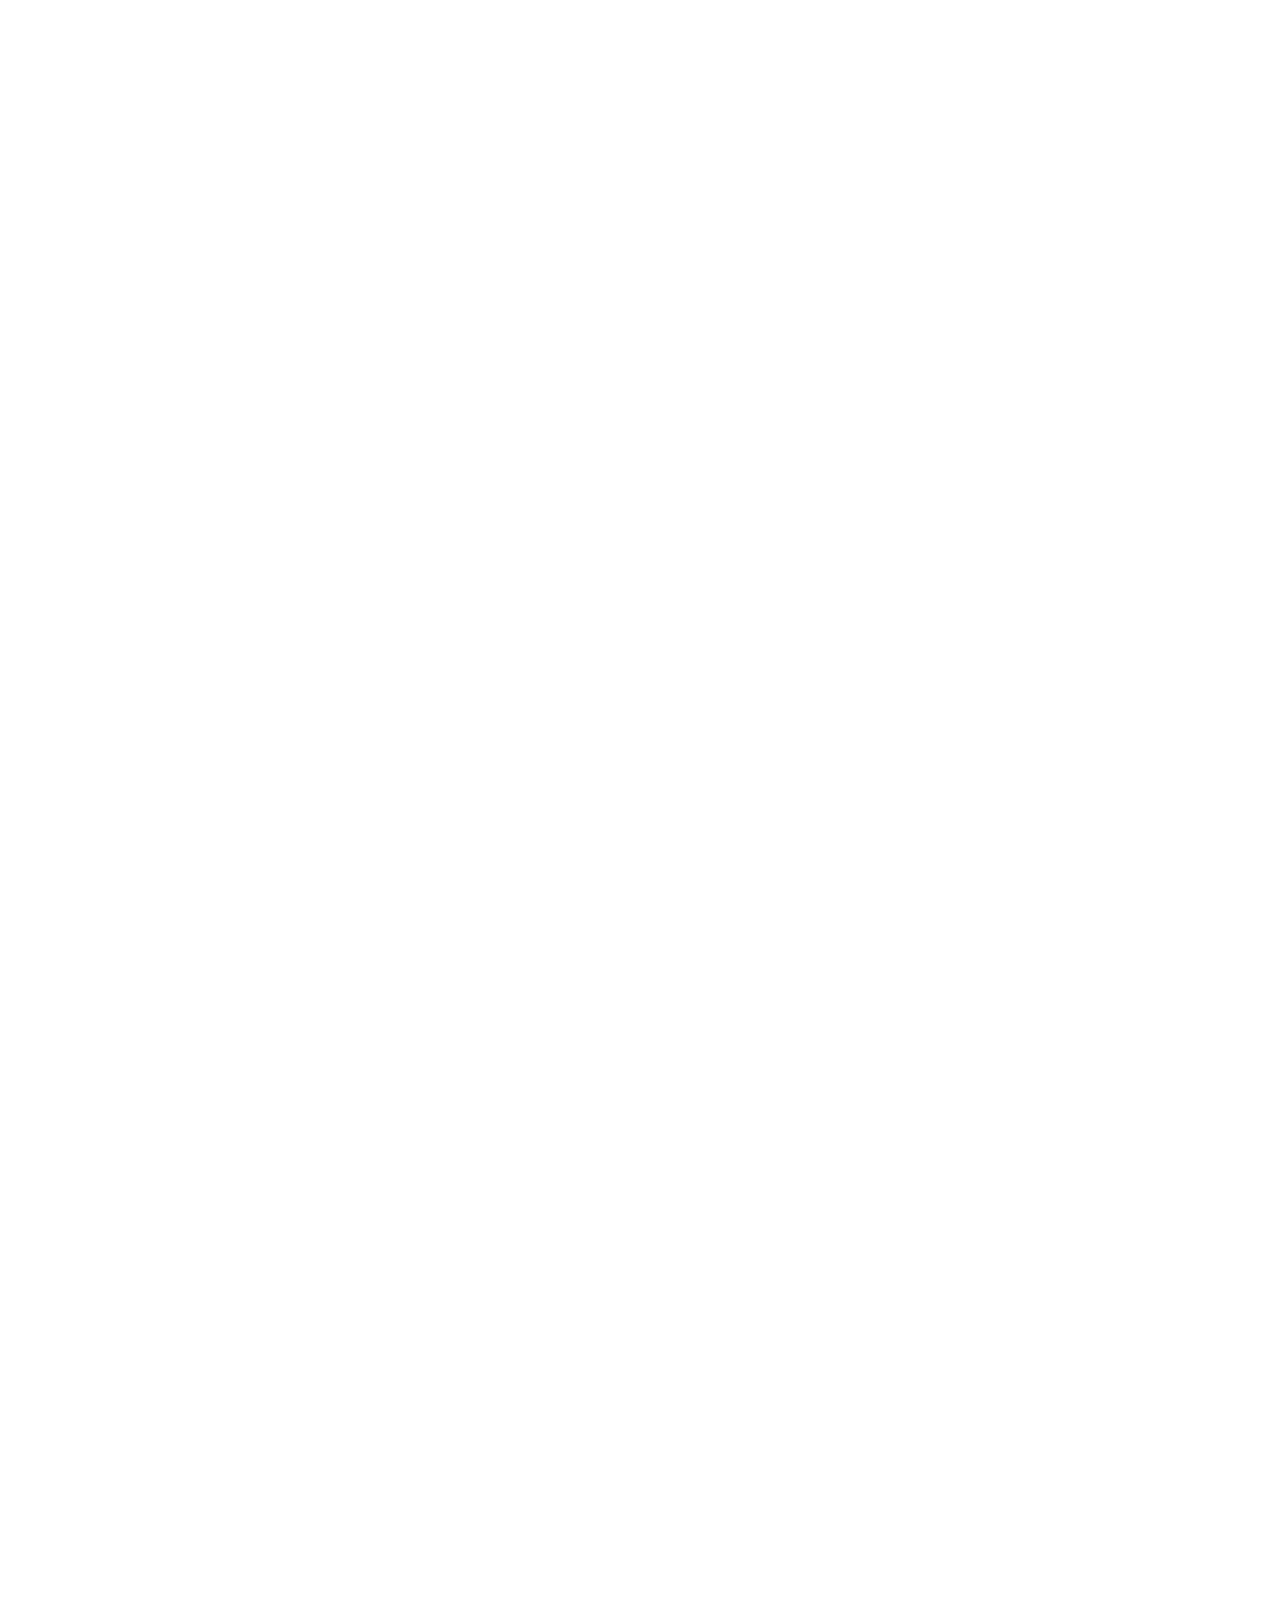
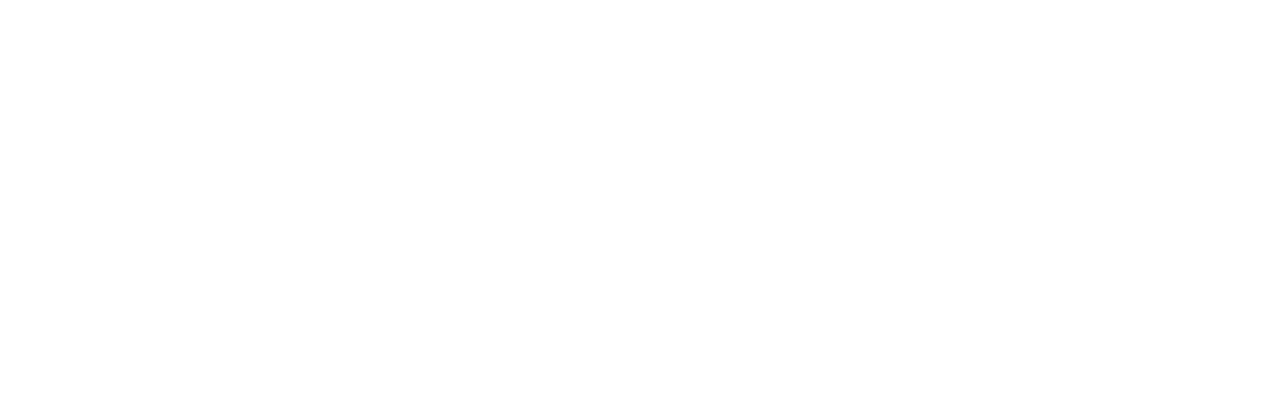
==== commit 6a036334: "added end menu" ====
--- a/index.html
+++ b/index.html
@@ -5,6 +5,7 @@
   <meta name="viewport" content="width=device-width, initial-scale=1.0">
   <link rel="stylesheet" href="TBC.css">
   <link rel="stylesheet" href="TBC2.css">
+  <link rel="stylesheet" href="TBC3.css">
   <title>თბს კონცეფტი | TBC Concept</title>
 </head>
 <body>
@@ -101,7 +102,50 @@
         <!-- Dynamic content for the third scroll container will be inserted here by JavaScript -->
     </div>
   </div>
-  
+  <div class="grid-container-end">
+    <div class="column-end">
+        <div class="menu-header-end">
+            <button class="grid-button-end endname">პროდუქტები</button>
+            <span class="arrow-end"></span>
+        </div>
+        <div class="menu-content-end">
+            <button class="grid-button-end">ნაკრები</button>
+            <button class="grid-button-end">პერსონალურო ბანკირი</button>
+        </div>
+    </div>
+    <div class="column-end">
+        <div class="menu-header-end">
+            <button class="grid-button-end endname">Lifestyle</button>
+            <span class="arrow-end"></span>
+        </div>
+        <div class="menu-content-end">
+            <button class="grid-button-end">შეთავაზებები</button>
+            <button class="grid-button-end">ღონისძიებები</button>
+        </div>
+    </div>
+    <div class="column-end">
+        <div class="menu-header-end">
+            <button class="grid-button-end endname">კონცეპტის სივრცე</button>
+            <span class="arrow-end"></span>
+        </div>
+        <div class="menu-content-end">
+            <button class="grid-button-end">ბიბლიოთეკა</button>
+            <button class="grid-button-end">კაფე</button>
+        </div>
+    </div>
+    <div class="column-end">
+        <div class="text-line-end endname">დაგვიკავშირდით:</div>
+        <div class="button-with-image-end phone">+995 32 2 27 27 00</div>
+        <div class="button-with-image-end email">info@tbcconcept.ge</div>
+        <div class="button-with-image-end branches">ფილიალები</div>
+        <div class="additional-text-end">სოციალური ქსელები</div>
+        <div class="square-buttons-end">
+            <button class="square-button-end"></button>
+            <button class="square-button-end"></button>
+        </div>
+    </div>
+</div>
   <script src="script1.js"></script>
+  <script src="arrow.js"></script>
 </body>
 </html>
--- a/TBC.css
+++ b/TBC.css
@@ -3,7 +3,7 @@
   height: 10000px;
   margin: 0;
   font-family: sans-serif;
-  color: white;
+  color: black;
   box-sizing: border-box;
   width: 1100px;
   align-items: center;
--- a/TBC3.css
+++ b/TBC3.css
@@ -0,0 +1,166 @@
+/* end css */
+.grid-container-end {
+    display: grid;
+    grid-template-columns: repeat(4, 1fr);
+    gap: 10px;
+    padding: 20px;
+}
+
+.column-end {
+    display: flex;
+    flex-direction: column;
+}
+
+.grid-button-end {
+    background: transparent;
+    border: none; 
+    padding: 10px;
+    margin-bottom: 10px;
+    cursor: pointer;
+    position: relative;
+    text-align: left;
+}
+
+.menu-content-end {
+    display: flex;
+    flex-direction: column; 
+}
+
+.column-end:nth-child(4) .text-line-end {
+    margin-bottom: 10px;
+}
+
+
+.button-with-image-end {
+    display: flex;
+    align-items: center;
+    margin-bottom: 10px;
+    position: relative;
+    padding-left: 30px; 
+}
+
+
+.button-with-image-end.phone::before {
+    content: url('Images/phone.svg'); 
+    position: absolute;
+    left: 10px;
+    top: 50%;
+    transform: translateY(-50%);
+    width: 20px;
+    height: 20px;
+}
+
+.button-with-image-end.email::before {
+    content: url('Images/email.svg'); 
+    position: absolute;
+    left: 10px;
+    top: 50%;
+    transform: translateY(-50%);
+    width: 20px;
+    height: 20px;
+}
+
+.button-with-image-end.branches::before {
+    content: url('Images/branches.svg'); 
+    position: absolute;
+    left: 10px;
+    top: 50%;
+    transform: translateY(-50%);
+    width: 20px;
+    height: 20px;
+}
+
+.additional-text-end {
+    margin-bottom: 10px;
+}
+
+.square-buttons-end {
+    display: flex;
+    gap: 10px;
+}
+
+.square-button-end {
+    width: 100px;
+    height: 100px;
+    background-color: #f0f0f0;
+    border: none; 
+    cursor: pointer;
+}
+
+.square-button-end:nth-child(1) {
+    background: url('Images/facebook.svg'); 
+    background-repeat: no-repeat;
+}
+
+.square-button-end:nth-child(2) {
+    background: url('Images/instagram.svg'); 
+    background-repeat: no-repeat;
+}
+
+.arrow-end {
+    cursor: pointer; 
+    font-size: 18px;
+    transition: transform 0.3s ease-in-out;
+    pointer-events: all; 
+    user-select: none; 
+    content: url('Images/arrow.svg');
+}
+.arrow-end::before {
+    content: "";
+    display: block;
+    pointer-events: none; 
+}
+.endname {
+    font-weight: 700;
+}
+
+@media (max-width: 768px) {
+    .grid-container-end {
+        display: block;
+    }
+
+    .column-end {
+        display: block; 
+        margin-bottom: 10px;
+    }
+
+    .column-end:not(:last-child) {
+        border-bottom: 1px solid #ccc; 
+    }
+
+    .menu-header-end {
+        display: flex;
+        justify-content: space-between;
+        align-items: center;
+    }
+
+    .grid-button-end {
+        background: #f0f0f0;
+        padding: 10px;
+        cursor: pointer;
+        text-align: left;
+        display: block; 
+    }
+
+    .arrow-end {
+        cursor: pointer;
+        font-size: 18px;
+        transition: transform 0.5s ease-in-out;
+    }
+
+    .menu-content-end {
+        display: none; 
+        padding: 10px;
+        border-top: 1px solid #ccc; 
+        flex-direction: column; 
+    }
+
+    .menu-content-end.show {
+        display: block; 
+    }
+}
+@media (min-width: 769px) {
+    .arrow-end {
+        display: none; /* Hide the arrow in non-mobile views */
+    }
+}
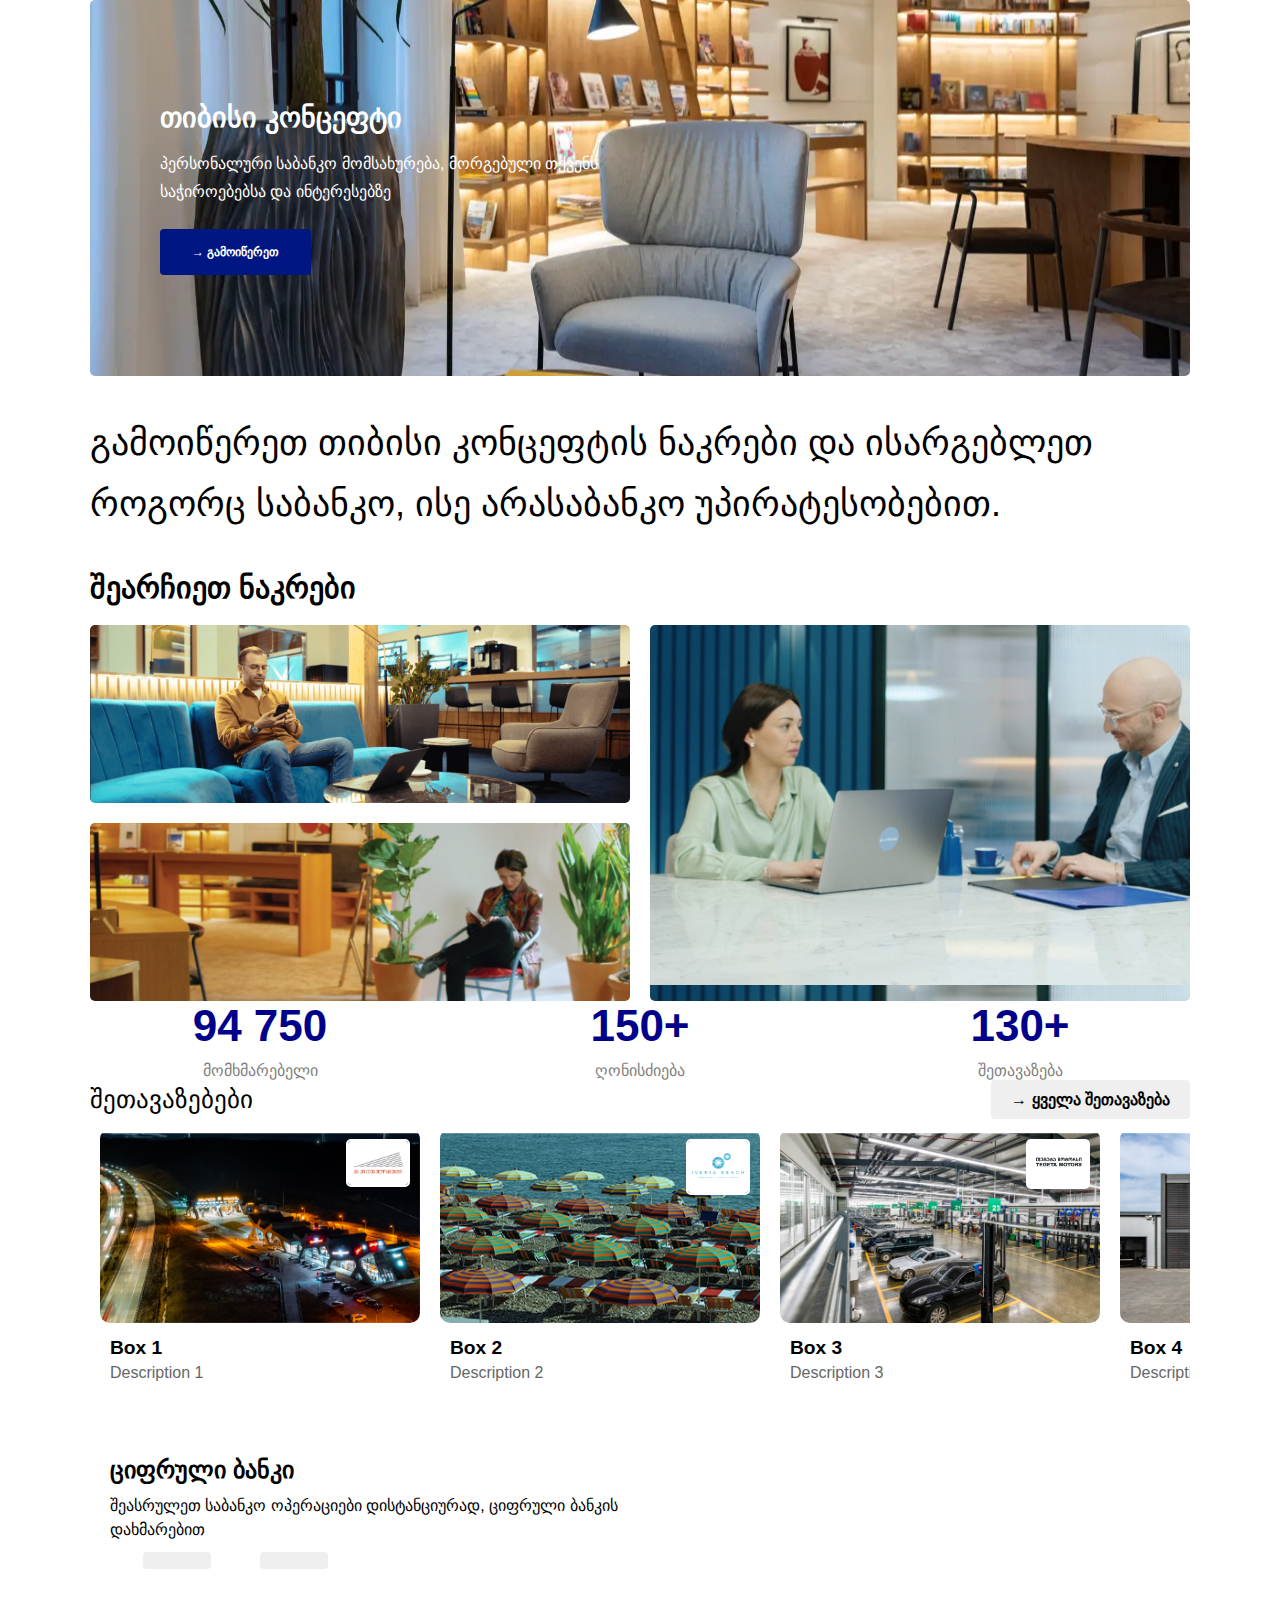
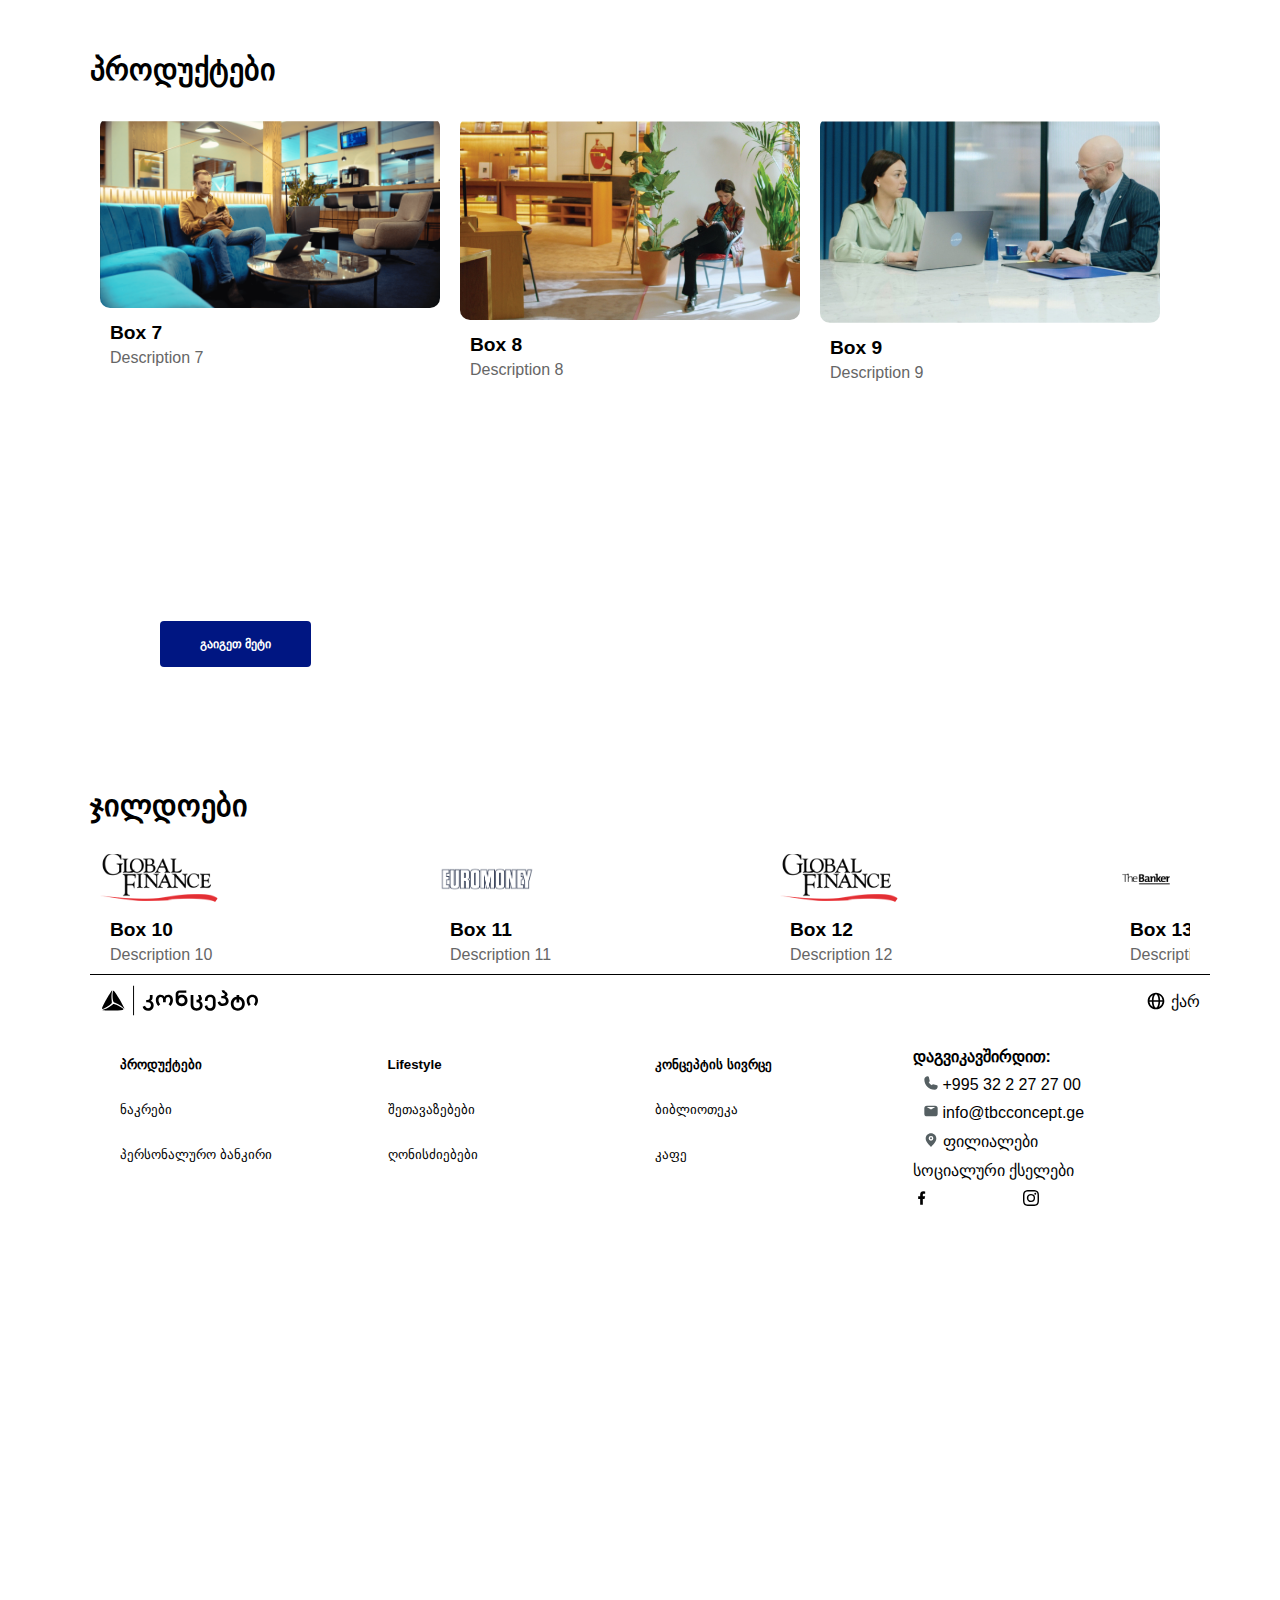
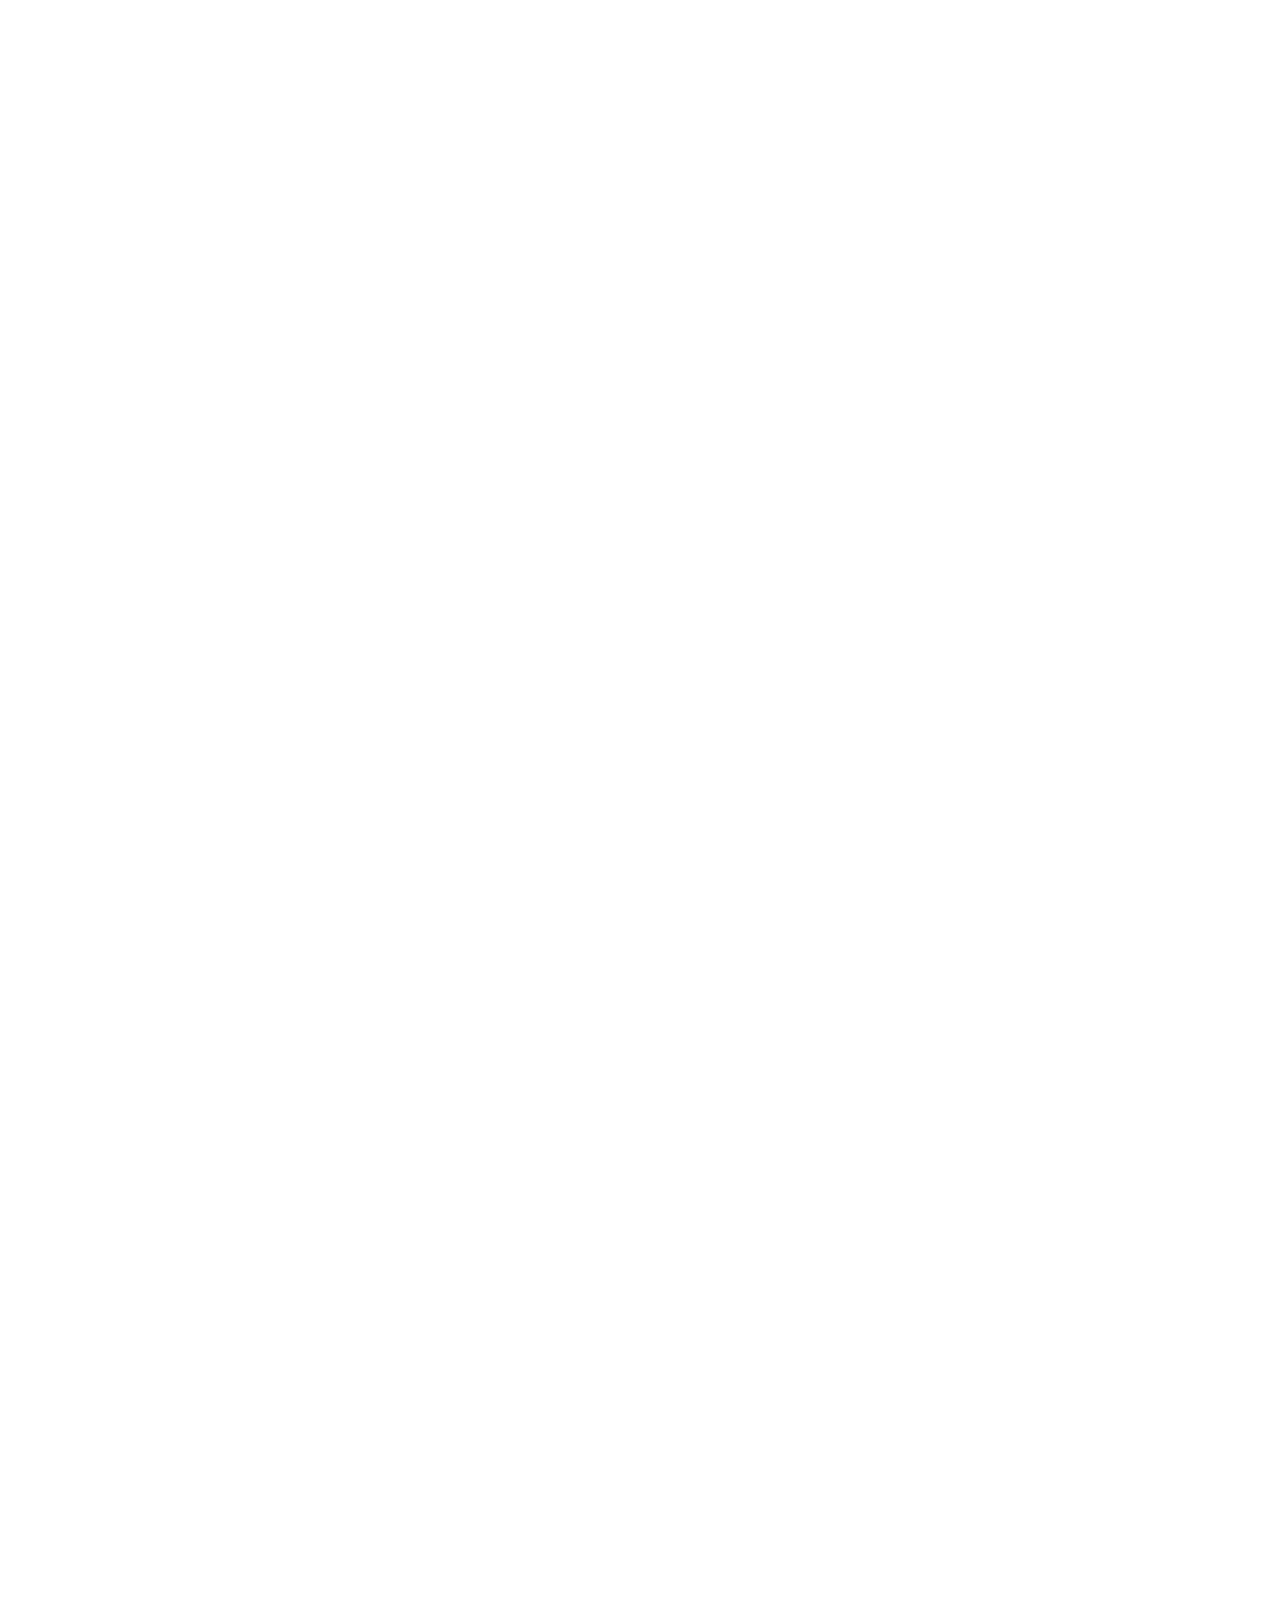
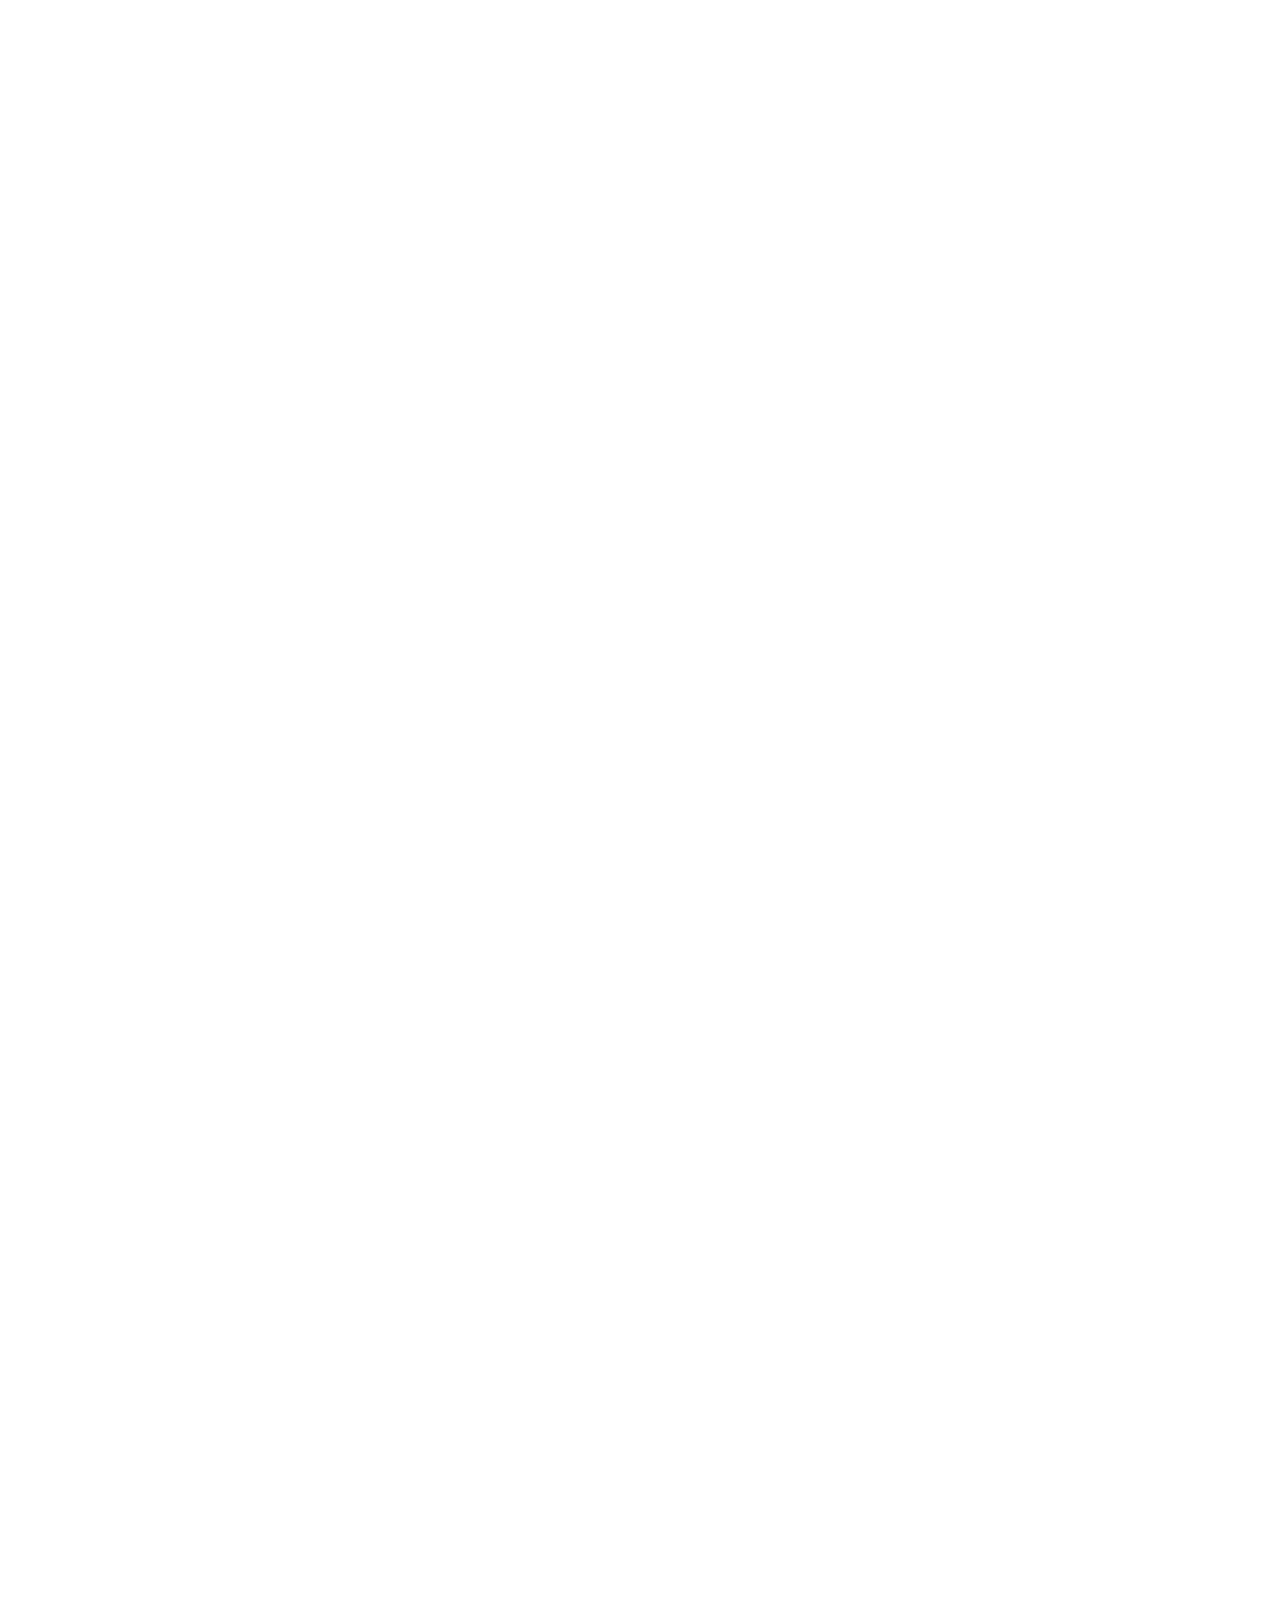
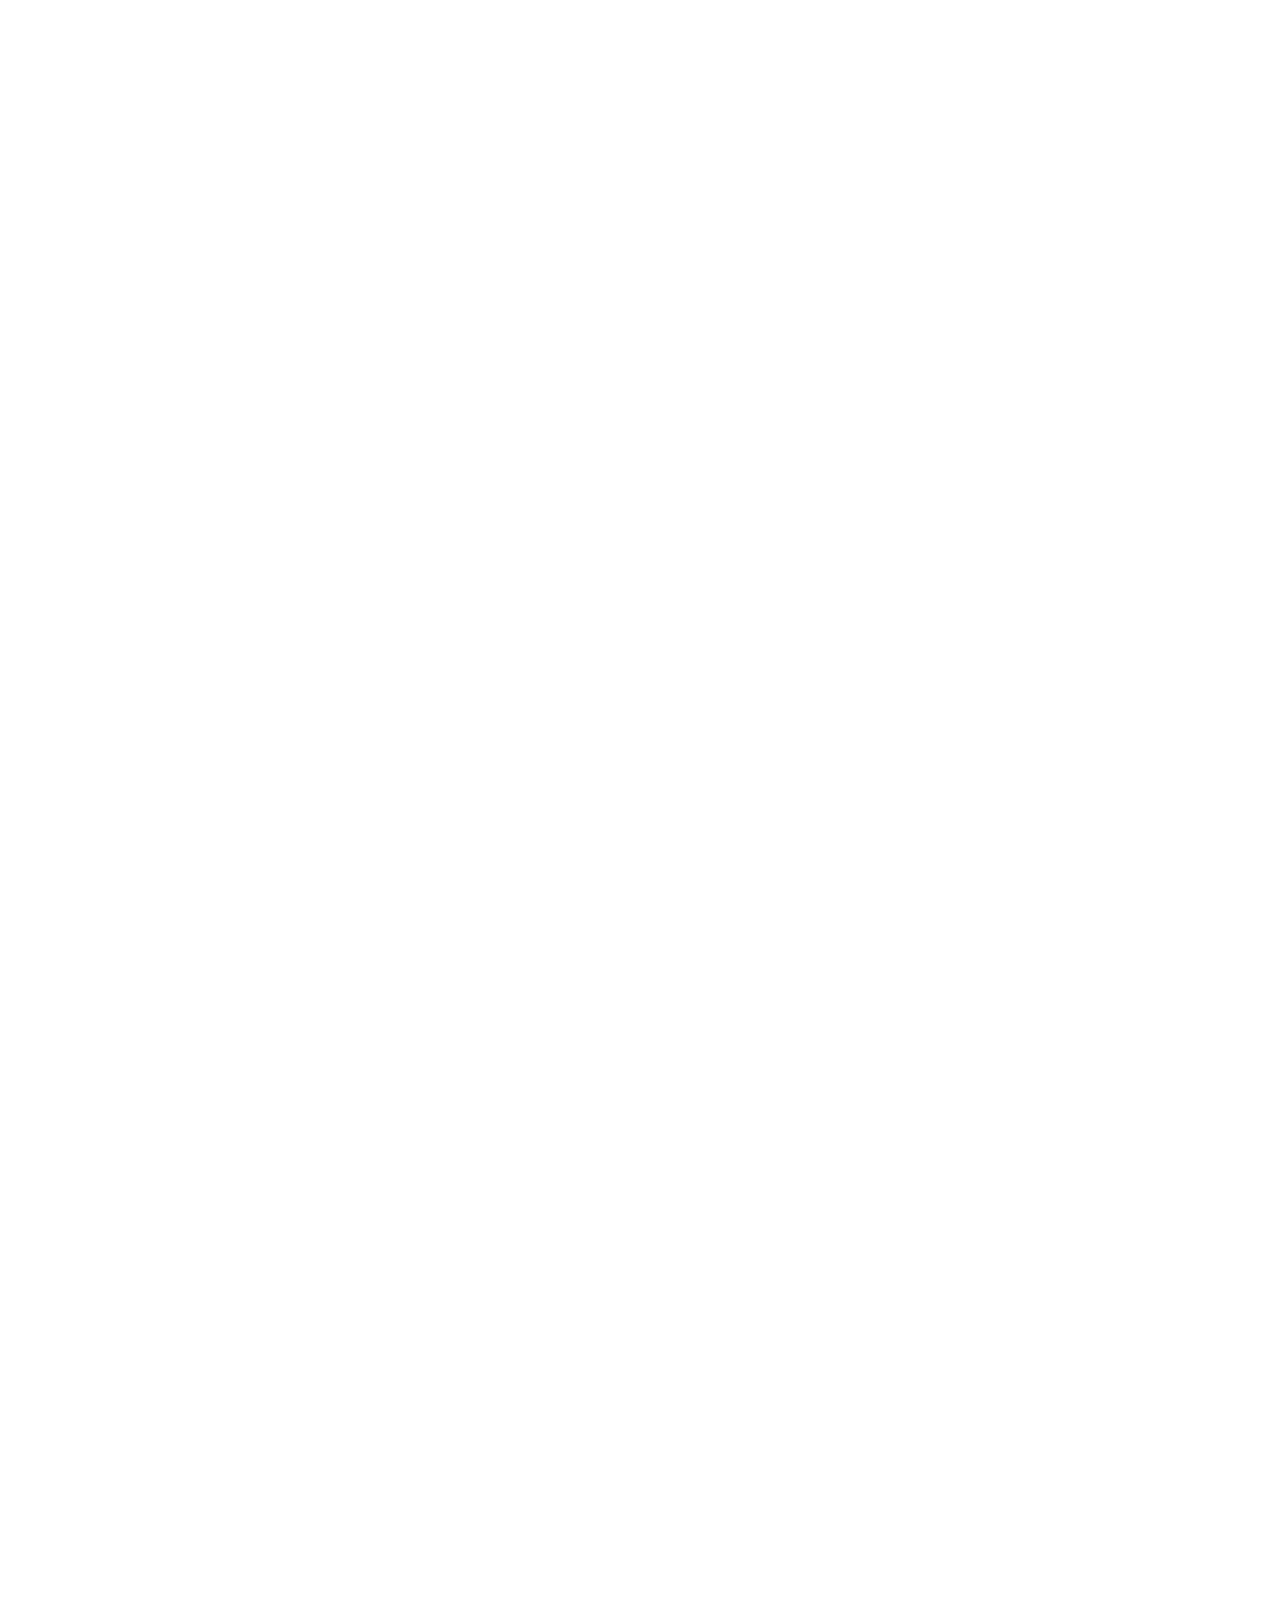
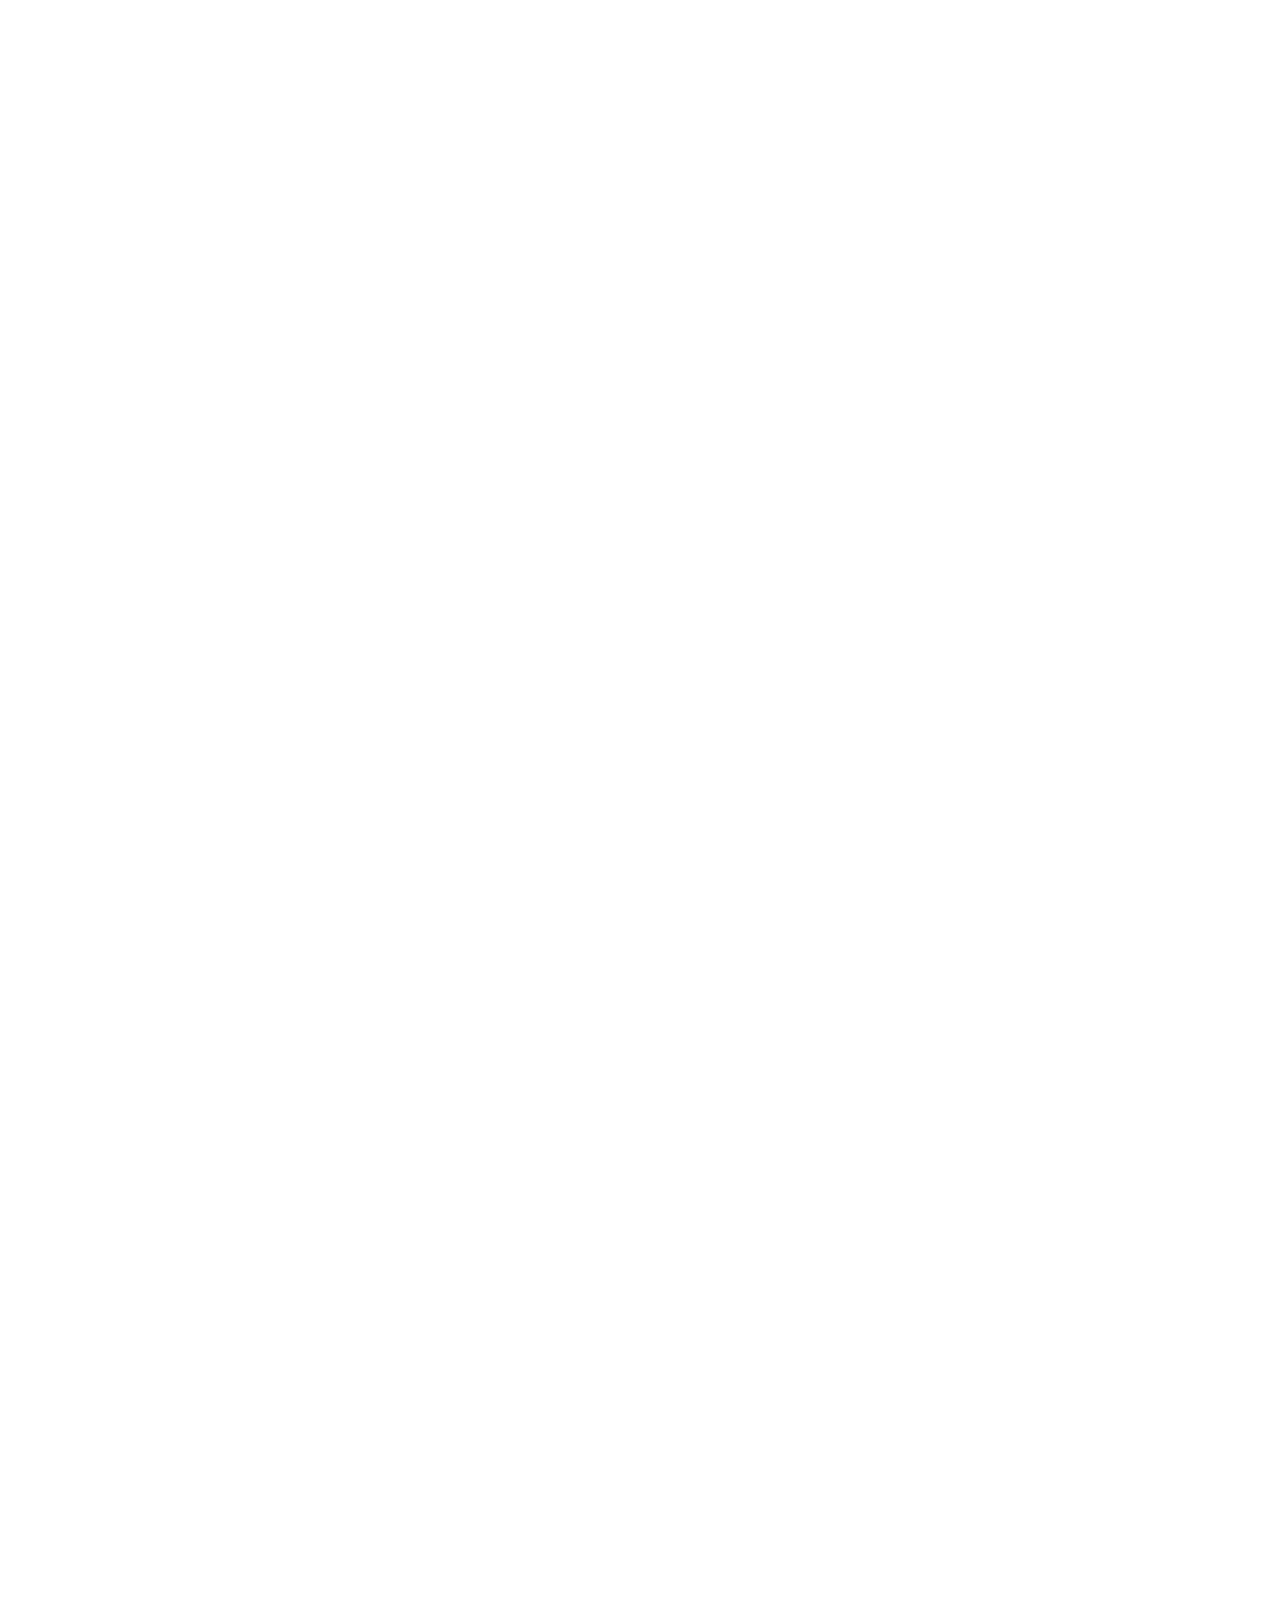
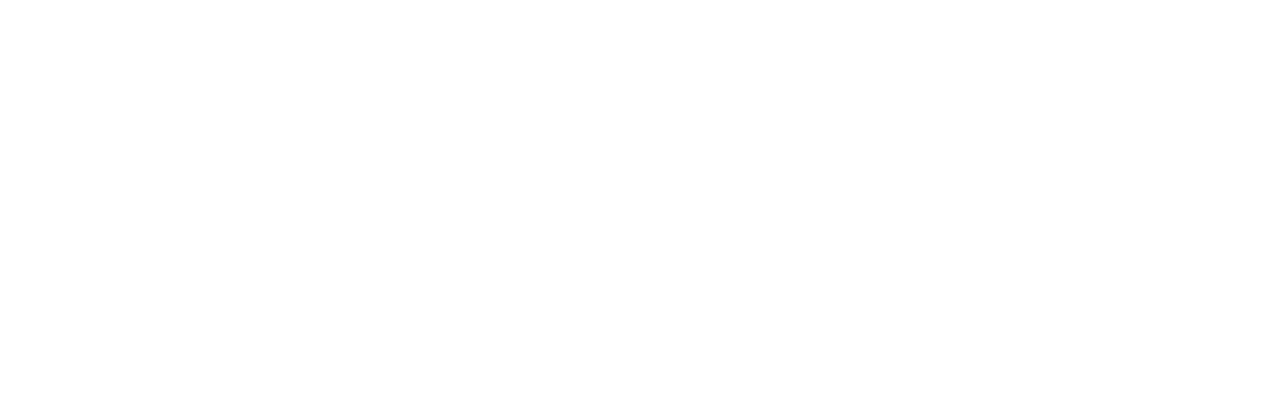
==== commit 2395aa9e: "Added Concept End part + comments" ====
--- a/index.html
+++ b/index.html
@@ -9,31 +9,40 @@
   <title>თბს კონცეფტი | TBC Concept</title>
 </head>
 <body>
+  <!--  TBC Concept  -->
   <div class="box">
     <div class="text-container">
       <div class="header">თიბისი კონცეფტი</div>
       <div class="paragraph">პერსონალური საბანკო მომსახურება, მორგებული თქვენს საჭიროებებსა და ინტერესებზე</div>
       <button class="button">&#8594; გამოიწერეთ</button>
-    </div>
+    </div> 
   </div>
-  
-  <div class="gamoiweret">
+  <!--  TBC Concept  -->
+
+  <!--  gamoiweret text  -->
+  <div class="gamoiweret"> 
     <p>გამოიწერეთ თიბისი კონცეფტის ნაკრები და ისარგებლეთ როგორც საბანკო, ისე არასაბანკო უპირატესობებით.</p>
   </div>
+  <!--  gamoiweret text  -->
   
-  <div class="choose-container">
+  <!--  shearchiet nakrebi text  -->
+  <div class="choose-container"> 
     <h1 class="choose-text">შეარჩიეთ ნაკრები</h1>
-  </div>
-  
-  <div class="grid-wrapper">
+  </div>  
+  <!--  shearchiet nakrebi text  -->
+
+  <!--  nakrebi grid  -->
+  <div class="grid-wrapper"> 
     <div class="box-grid">
       <div class="box-small box-small-1"></div>
       <div class="box-small box-small-2"></div>
       <div class="box-large"></div>
     </div>
-  </div>
+  </div> 
+  <!--  nakrebi grid  -->
   
-  <section class="section_statistics">
+  <!--  statistics  -->
+  <section class="section_statistics"> 
     <div class="statistics_container">
       <div class="numbers">
         <div class="numbers_item">
@@ -50,20 +59,26 @@
         </div>
       </div>
     </div>
-  </section>
+  </section> 
+  <!--  statistics  -->
   
-  <div class="promo-container">
-    <p class="promo-text">შეთავაზებები</p>
+  <!--  shetavazebebi text  -->
+  <div class="promo-container"> 
+    <p class="promo-text">შეთავაზებები</p> 
     <button class="promo-button">&#8594; ყველა შეთავაზება</button>
-  </div>
+  </div> 
+  <!--  shetavazebebi text  -->
   
-  <div class="scrollable-container" id="scroll-container-1">
-    <div id="scroll-content-1" class="scrollable-content">
-        <!-- Dynamic content for the first scroll container will be inserted here by JavaScript -->
+  <!--  shetavazebebi scroll  -->
+  <div class="scrollable-container" id="scroll-container-1"> 
+    <div id="scroll-content-1" class="scrollable-content"> 
+        <!-- Dynamic content by  JavaScript -->
     </div>
-  </div>
+  </div>  
+  <!--  shetavazebebi scroll  -->
   
-  <div class="cifr-grid">
+  <!--  cifruli banki box  -->
+  <div class="cifr-grid">  
     <div class="cifr-left">
       <h1 class="cifr-header">ციფრული ბანკი</h1>
       <p class="cifr-paragraph">შეასრულეთ საბანკო ოპერაციები დისტანციურად, ციფრული ბანკის დახმარებით</p>
@@ -73,18 +88,24 @@
       </div>
     </div>
     <div class="cifr-right"></div>
-  </div>
+  </div>  
+   <!--  cifruli banki box  -->
   
-  <div class="choose-container">
+    <!--  produqtebi text  -->
+  <div class="choose-container"> 
     <h1 class="choose-text">პროდუქტები</h1> 
-  </div>
+  </div>  
+  <!--  produqtebi text  -->
   
-  <div class="scrollable-container" id="scroll-container-2">
+   <!--  produqtebi scroll  -->
+  <div class="scrollable-container" id="scroll-container-2">  
     <div id="scroll-content-2" class="scrollable-content">
-        <!-- Dynamic content for the second scroll container will be inserted here by JavaScript -->
+        <!-- Dynamic content by JavaScript -->
     </div>
-  </div>
+  </div> 
+  <!--  produqtebi scroll  -->
   
+   <!--  banker box  -->
   <div class="box box-2">
     <div class="text-container">
       <div class="header">პირადი ბანკირი</div>
@@ -92,17 +113,36 @@
       <button class="button">გაიგეთ მეტი</button>
     </div>
   </div>
-  
+  <!--  banker box  -->
+
+  <!--  jildoebi text  -->
   <div class="choose-container">
     <h1 class="choose-text">ჯილდოები</h1> 
   </div>
-  
-  <div class="scrollable-container container-3" id="scroll-container-3">
+  <!--  jildoebi text  -->
+
+  <!--  jildoebi scroll  -->
+  <div class="scrollable-container container-3" id="scroll-container-3"> 
     <div id="scroll-content-3" class="scrollable-content">
-        <!-- Dynamic content for the third scroll container will be inserted here by JavaScript -->
+        <!-- Dynamic content by JavaScript -->
+    </div>
+  </div>  
+  <!--  jildoebi scroll  -->
+
+<!--  end page image + qar/en  -->
+ <div class="line-container">
+  <div class="line-image"></div>
+  <div class="line-text-container">
+    <div class="line-image-small"></div>
+    <div class="line-text">ქარ
+      <div class="hover-text">en</div>
     </div>
   </div>
-  <div class="grid-container-end">
+</div>
+<!--  end page image + qar/en  -->
+
+<!--  end page (details + expandable)  -->
+  <div class="grid-container-end">   
     <div class="column-end">
         <div class="menu-header-end">
             <button class="grid-button-end endname">პროდუქტები</button>
@@ -144,7 +184,8 @@
             <button class="square-button-end"></button>
         </div>
     </div>
-</div>
+</div>   
+<!--  end page (details + expandable)  -->
   <script src="script1.js"></script>
   <script src="arrow.js"></script>
 </body>
--- a/TBC.css
+++ b/TBC.css
@@ -268,6 +268,60 @@
 .box-2 {
   background-image: url('images/15.png');
 }
+
+/* end image Concept + qar/en */
+.line-container {
+  display: flex;
+  justify-content: space-between;
+  align-items: center;
+  border-top: 1px solid black;
+  padding: 10px;
+  position: relative;
+  width: 100%;
+  height: auto;
+}
+
+.line-image {
+  cursor: pointer;
+  background: url('Images/concept.svg') no-repeat center center;
+  background-size: contain;
+  width: 165px;
+  height: 32px;
+}
+
+.line-text-container {
+  display: flex;
+  align-items: center;
+}
+
+.line-image-small {
+  background: url('Images/globe.svg') no-repeat center center;
+  background-size: contain;
+  width: 20px;
+  height: 20px;
+  margin-right: 5px; 
+}
+.line-text {
+  cursor: pointer;
+  position: relative;
+}
+
+.hover-text {
+  display: none;
+  position: absolute;
+  top: 100%; 
+  left: 50%;
+  transform: translateX(-50%);
+  background-color: #f0f0f0; 
+  padding: 5px;
+  border: 1px solid #ccc; 
+  border-radius: 4px; 
+  white-space: nowrap; 
+}
+
+.line-text:hover .hover-text {
+  display: block;
+}
 @media (max-width: 767px) {
   .box {
     flex-direction: column; 
@@ -341,4 +395,11 @@
   .box-small-1, .box-small-2, .box-large {
     border-radius: 5px; 
   }
-}
+  .line-image {
+    cursor: pointer;
+    background: url('Images/concept-small.svg') no-repeat center center;
+    background-size: contain;
+    width: 165px;
+    height: 32px;
+  }
+}
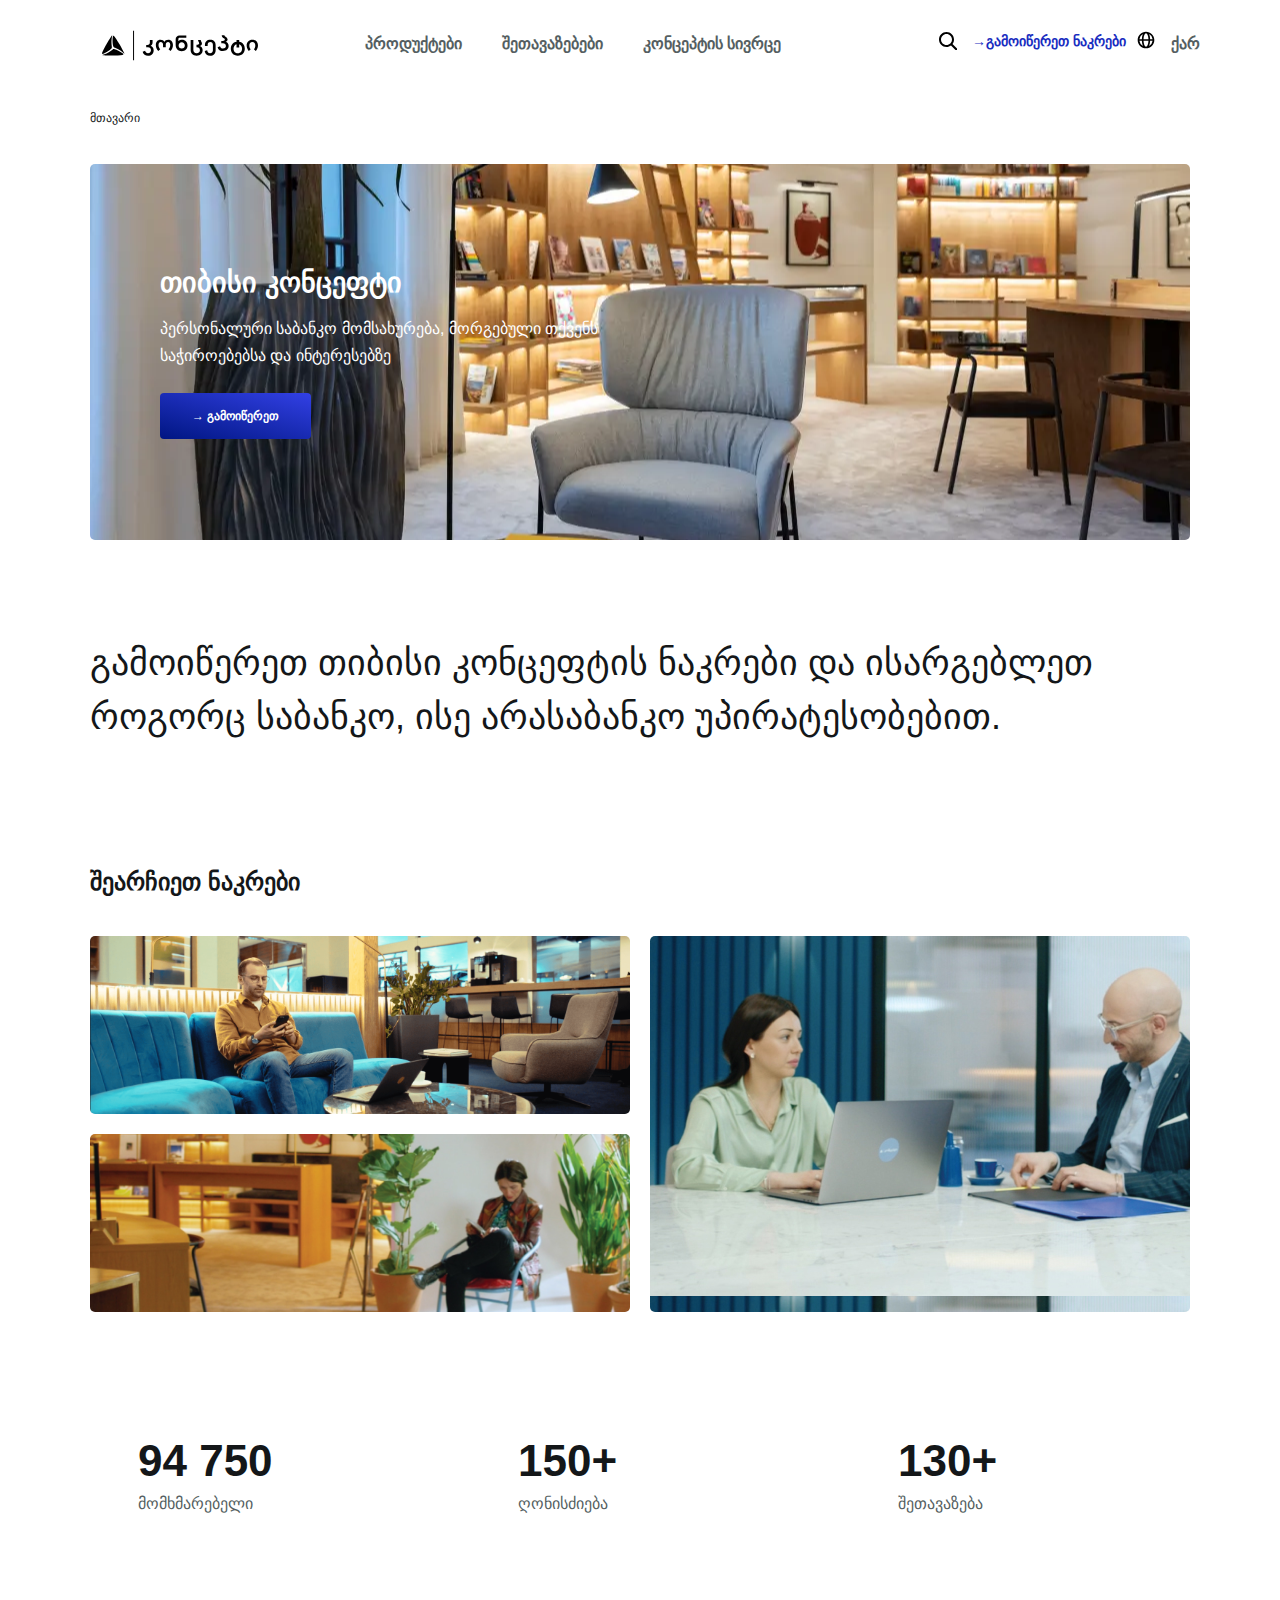
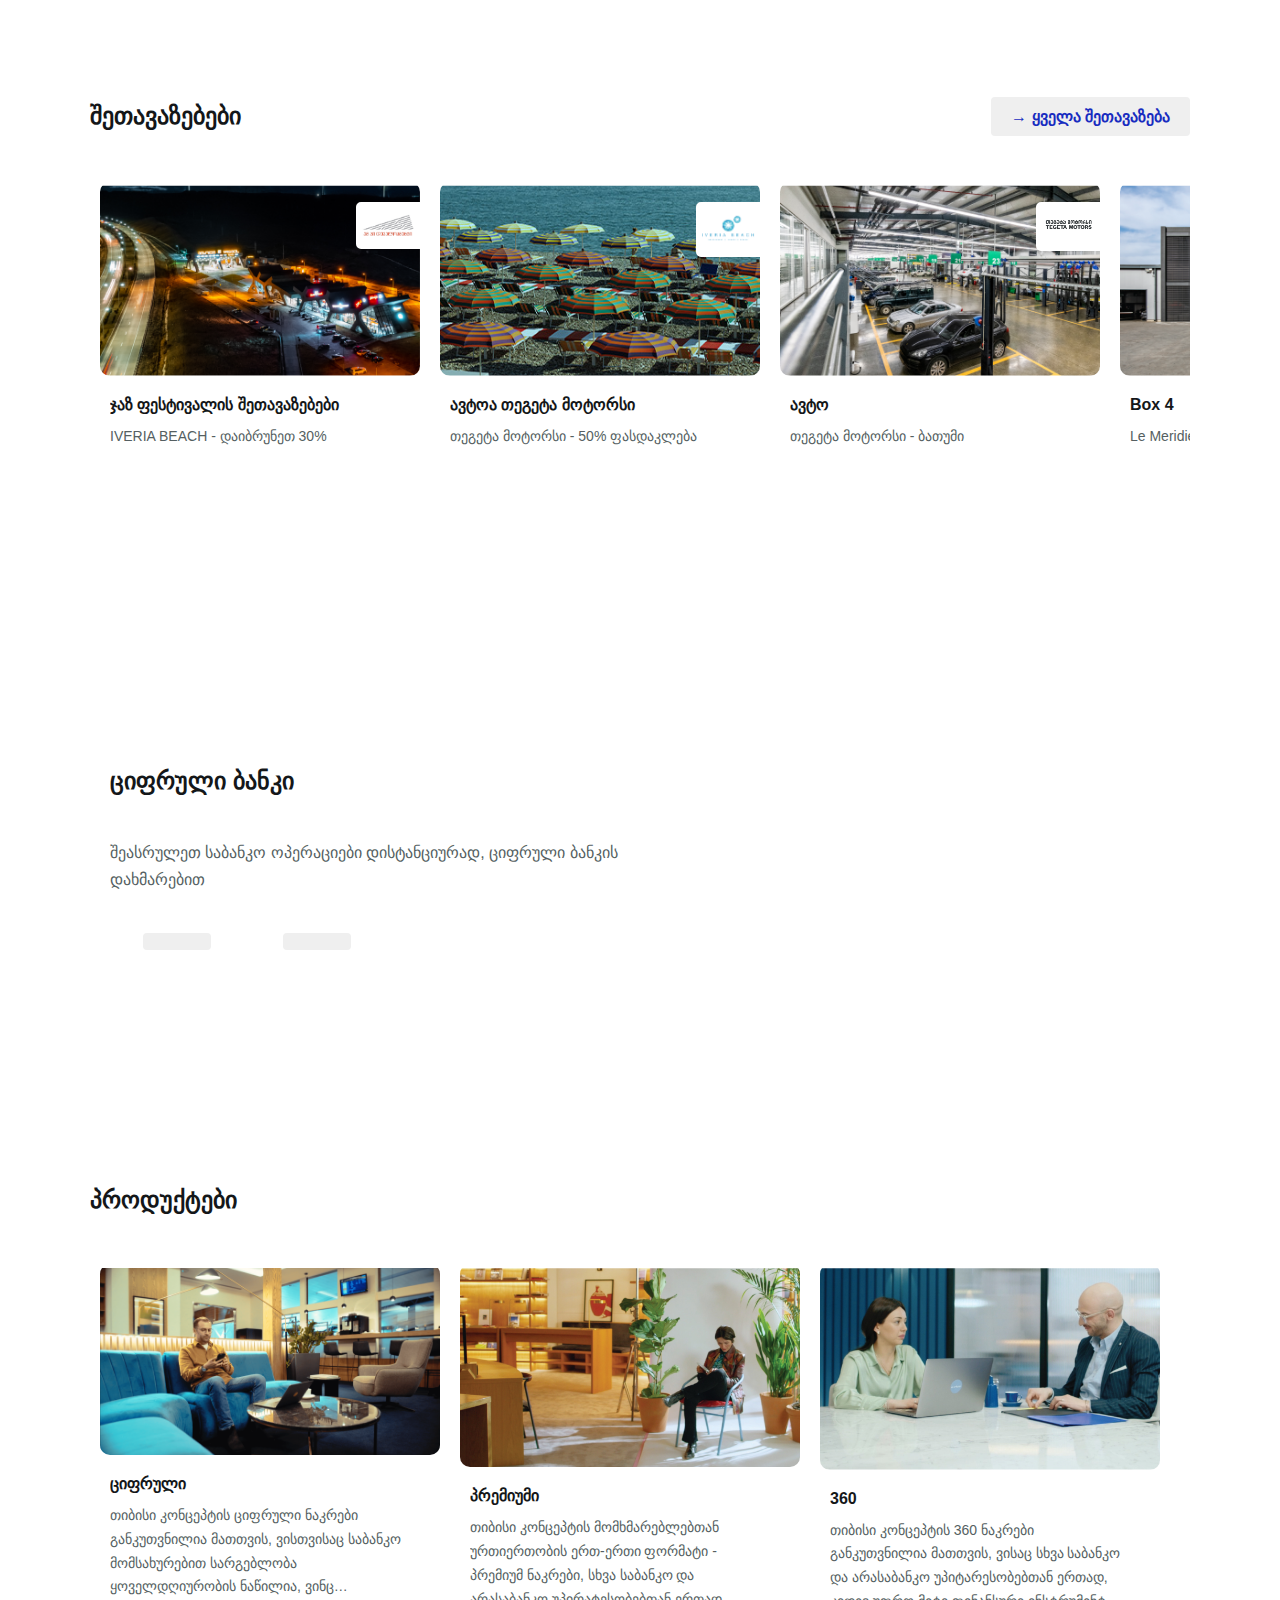
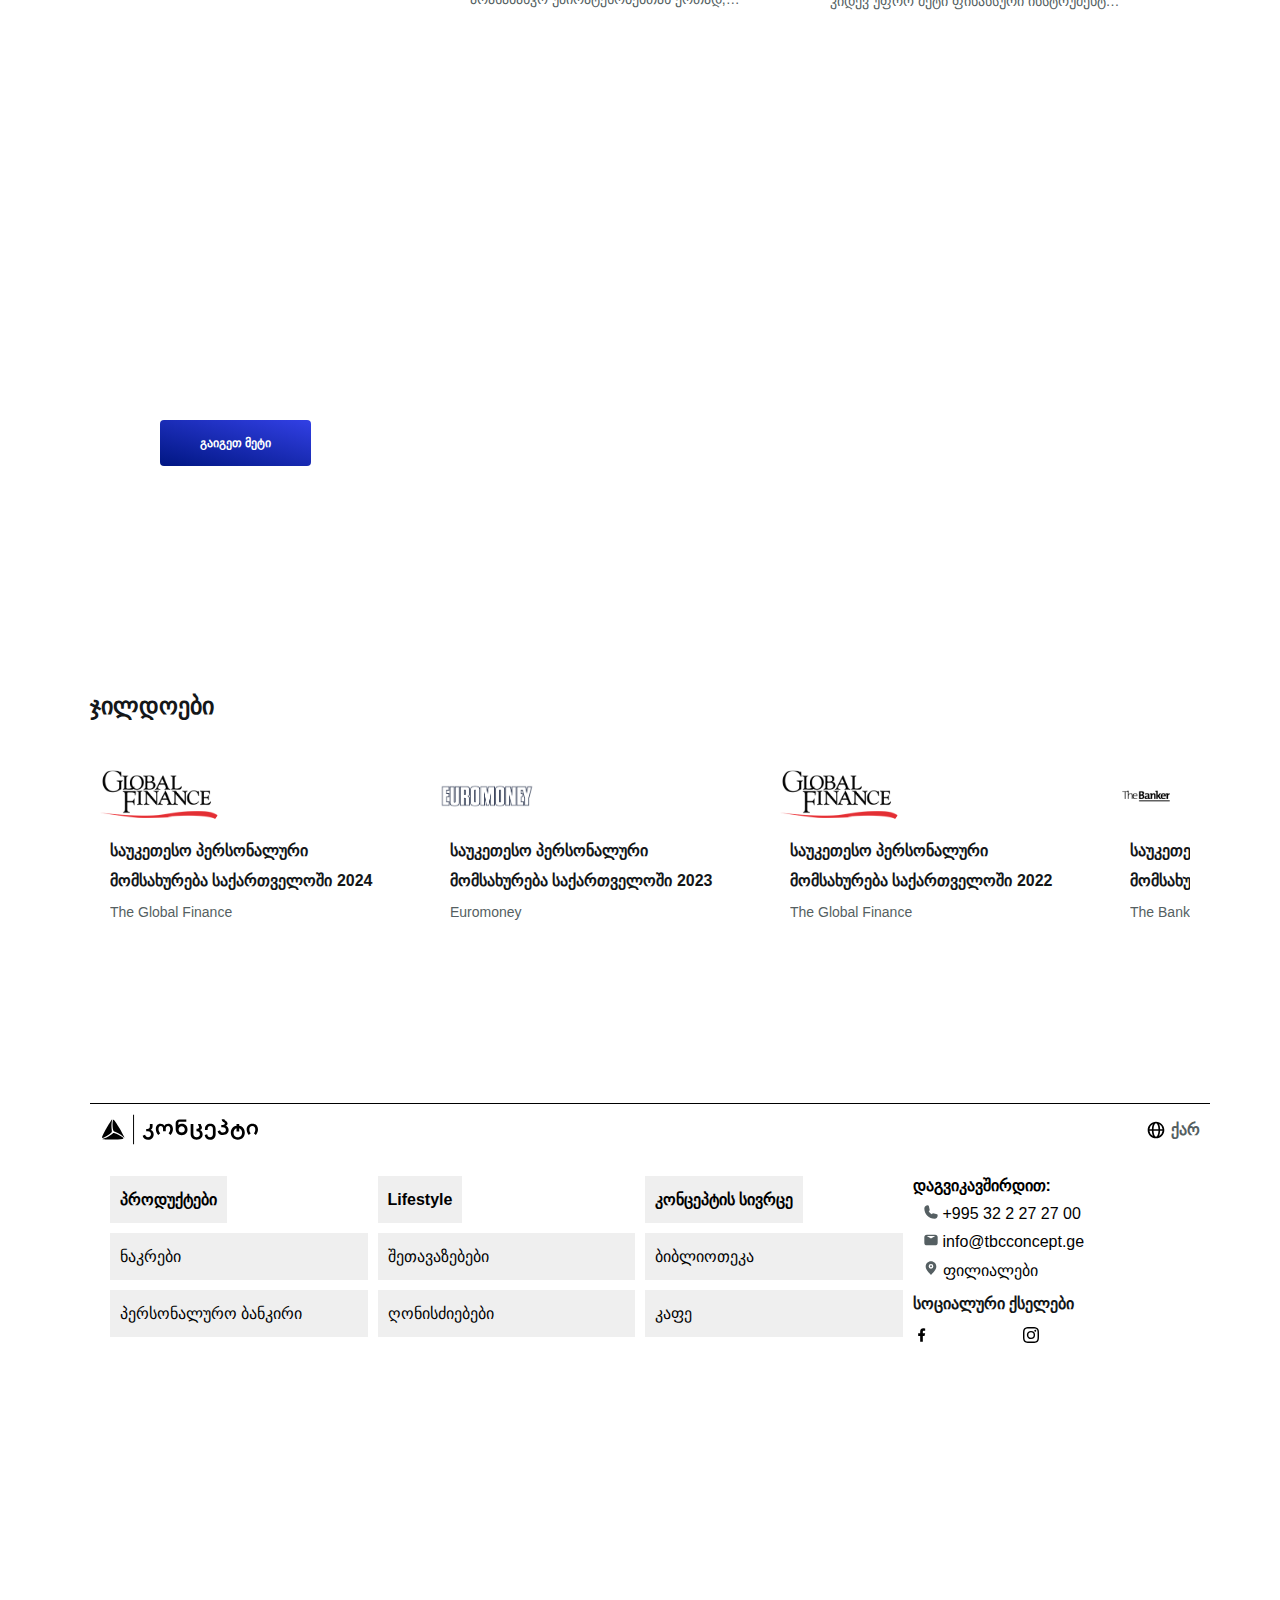
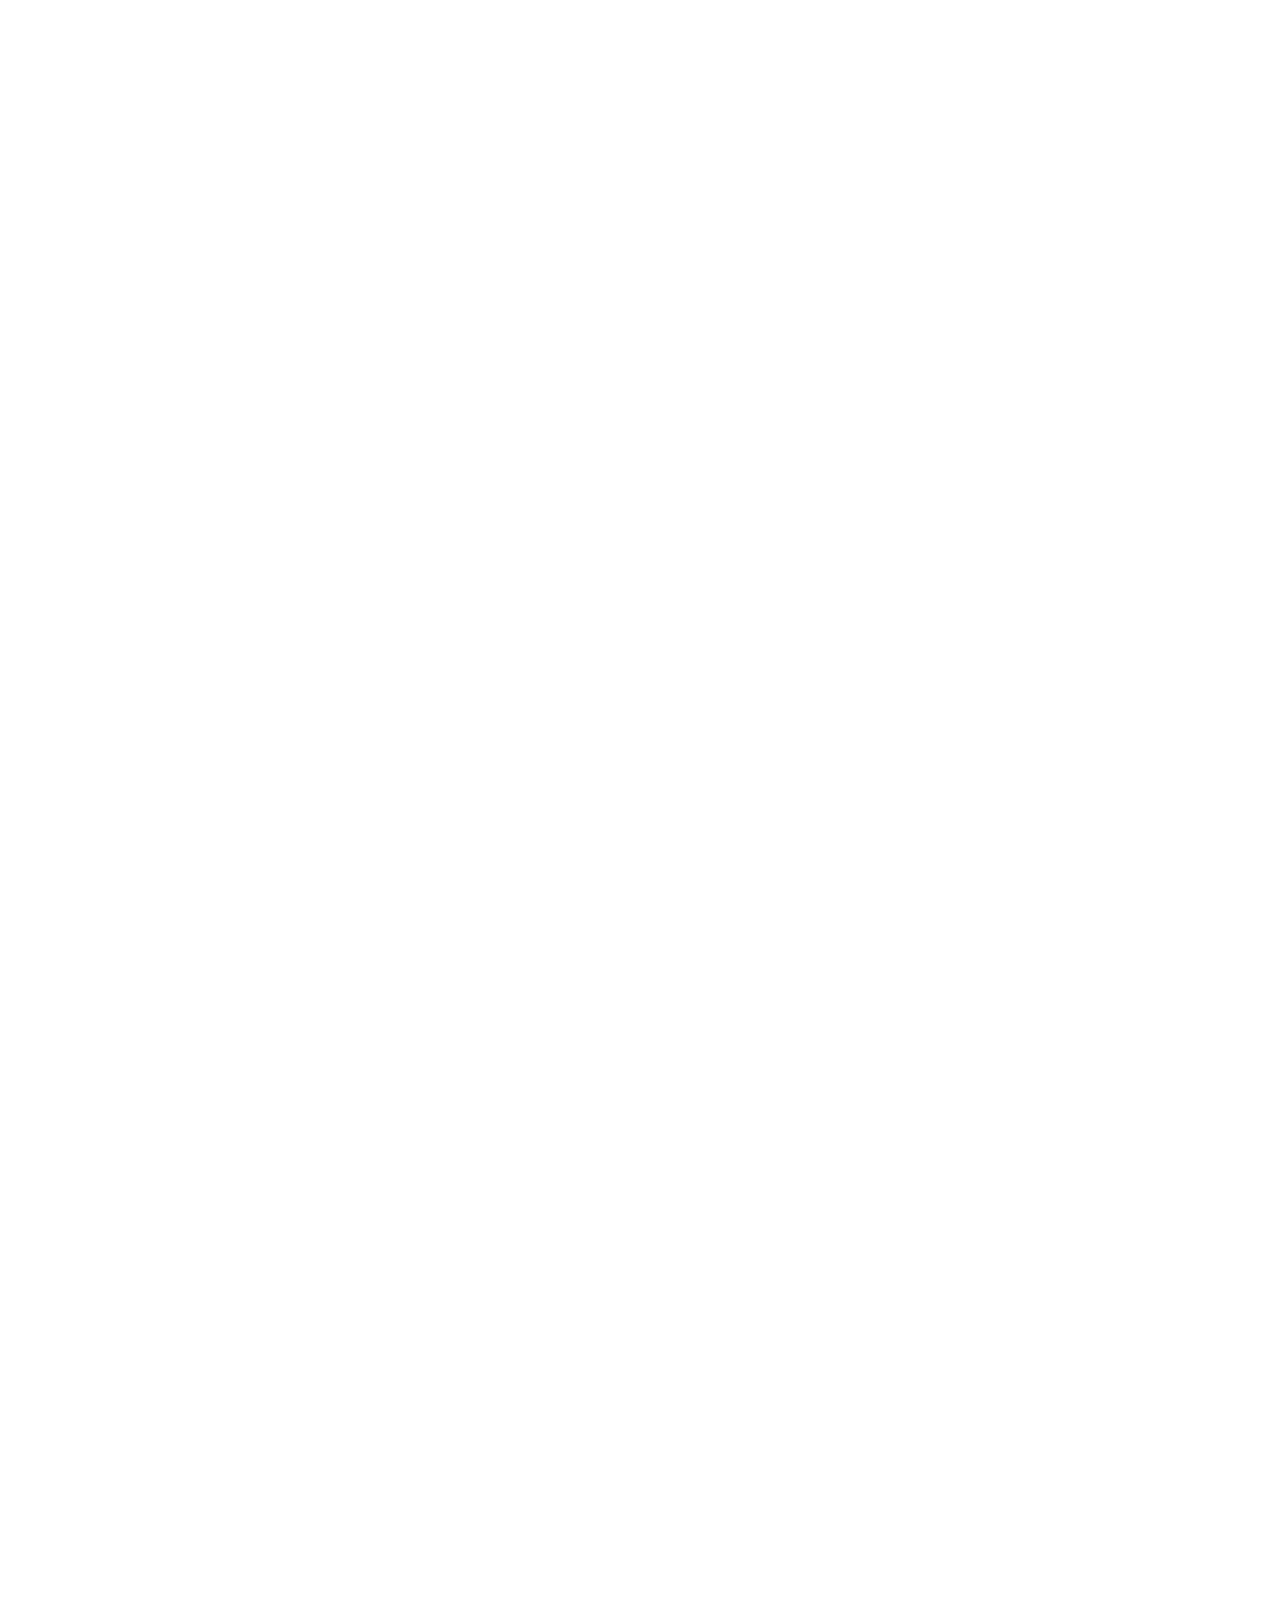
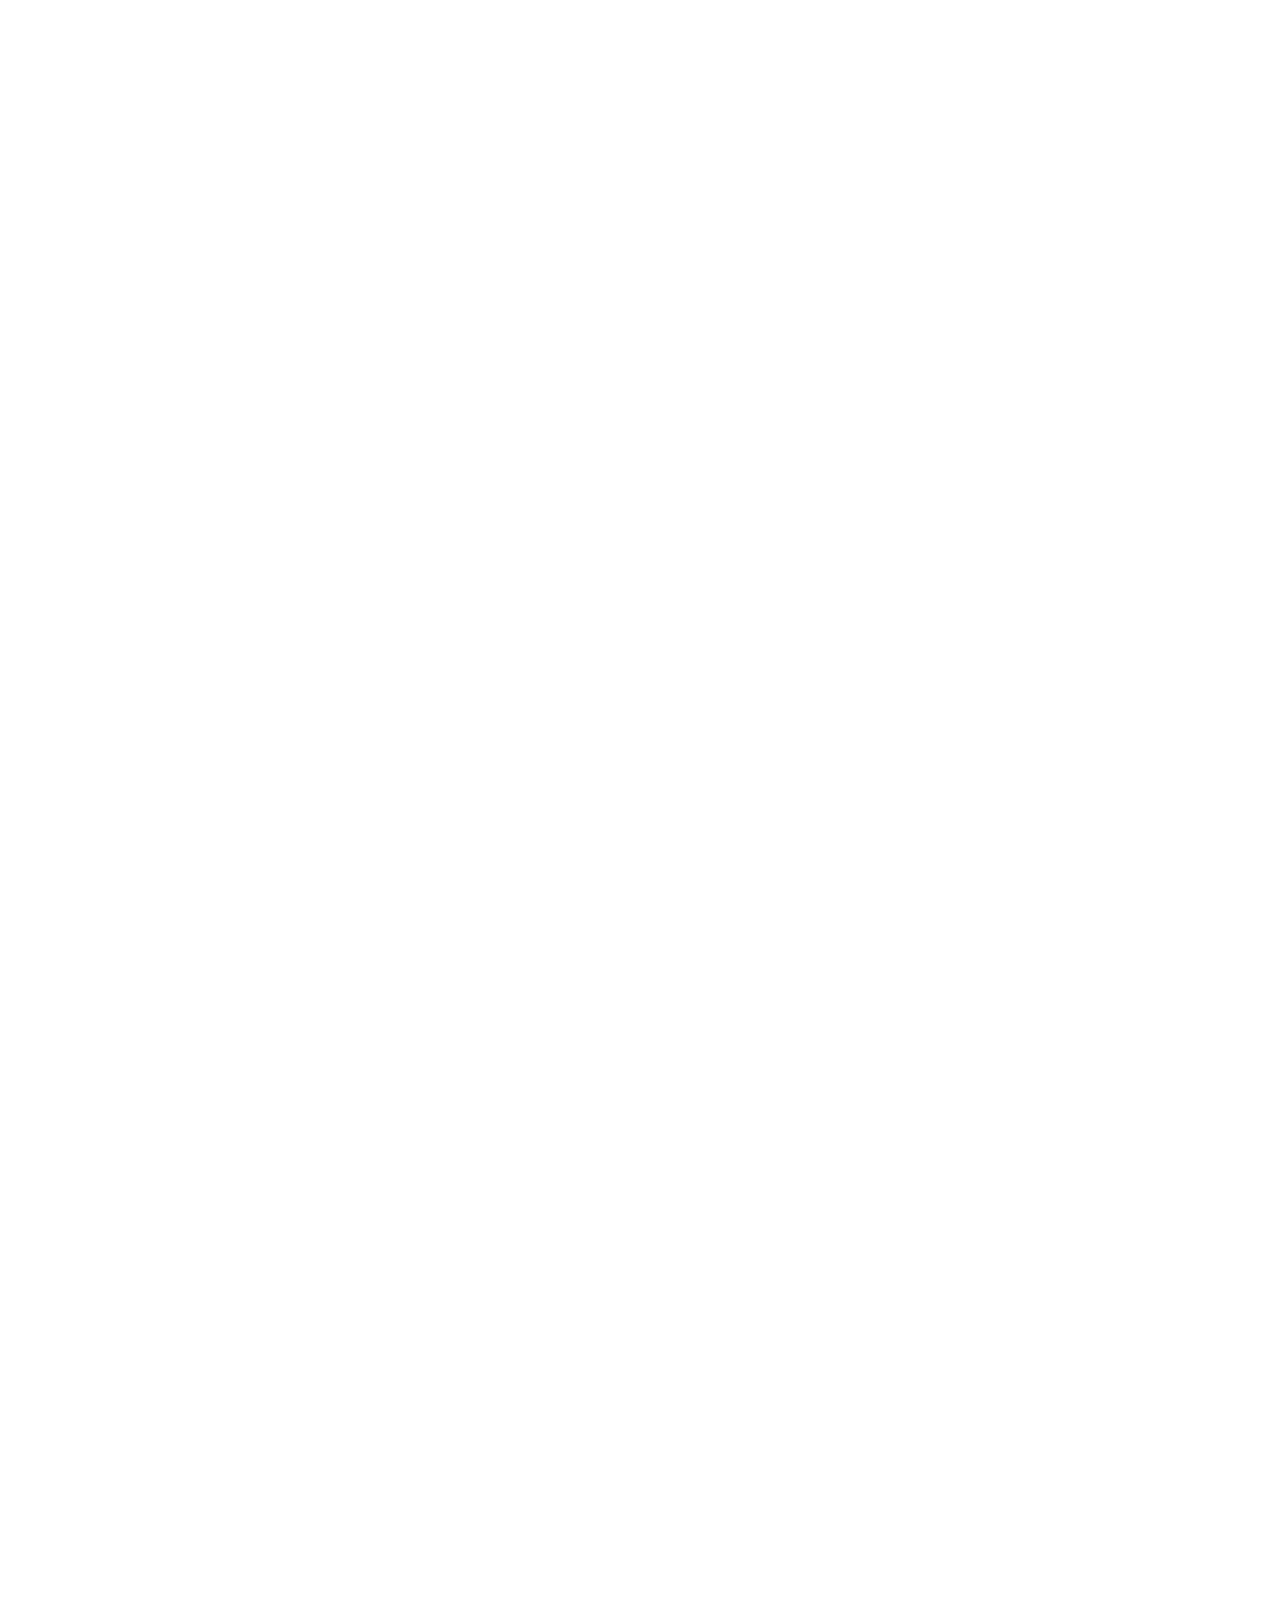
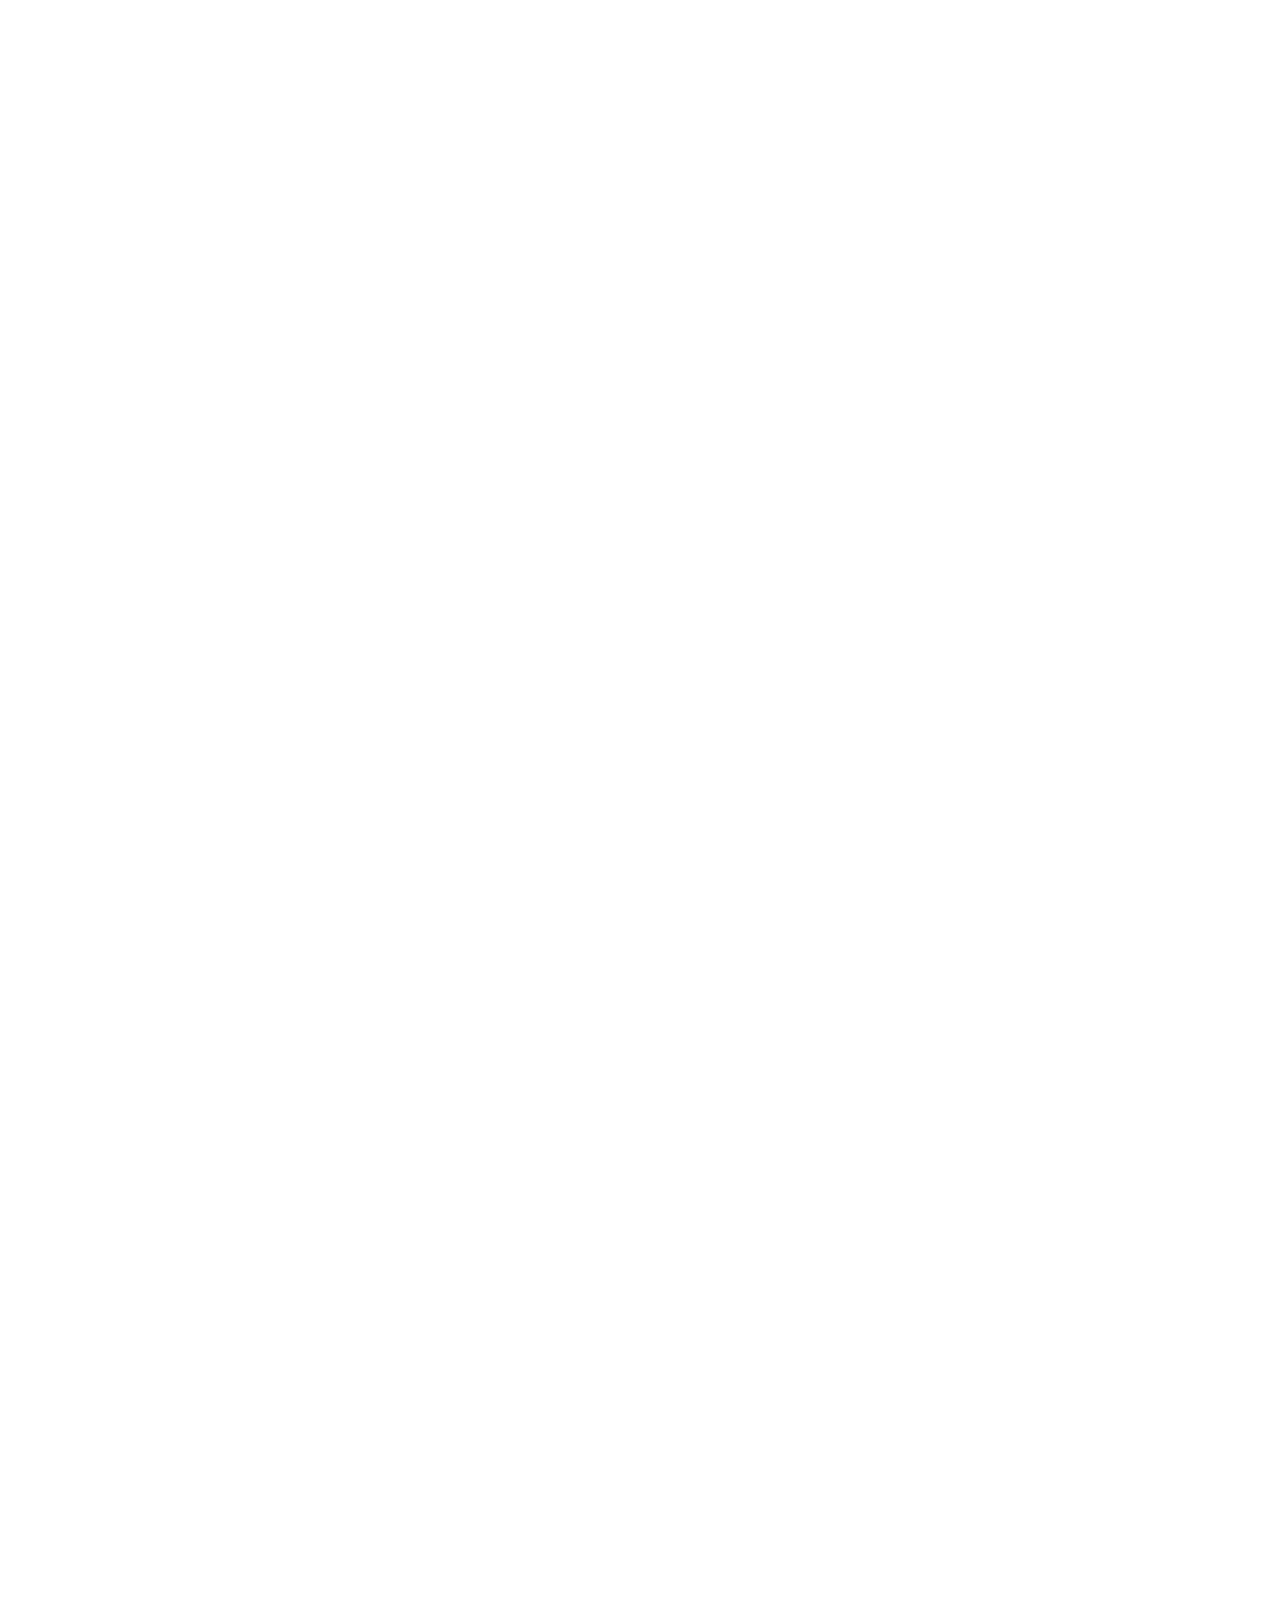
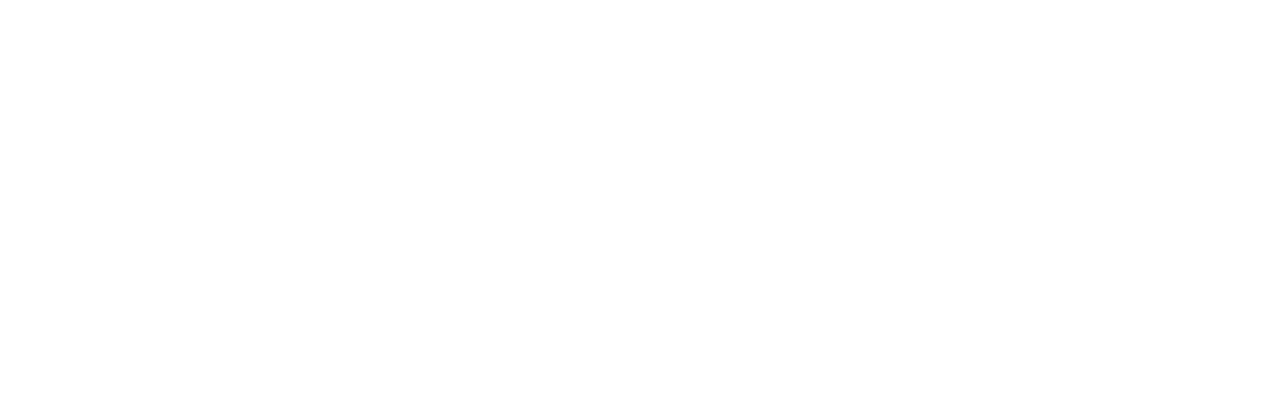
==== commit e76ca4af: "Lots of changes" ====
--- a/index.html
+++ b/index.html
@@ -9,6 +9,56 @@
   <title>თბს კონცეფტი | TBC Concept</title>
 </head>
 <body>
+<!--  start page image + search etc -->
+<div class="line-container line-container-1">
+  <div class="left-side-container">
+    <div class="start-image">
+      <div class="line-image"></div>
+      <div class="expanded-images">
+        <div class="line-image line-image-expanded"></div>
+        <div class="expanded-button">ციფრული ბანკი</div>
+      </div>
+    </div>
+    <div class="line-text-container line-text-container-3">
+      <div class="start-products">
+        <div class="line-text products">პროდუქტები</div>
+        <div class="expanded-products">
+          <div class="expanded-products-text">პროდუქტების მიმოხილვა</div>
+          <div class="expanded-products-text">ნაკრები</div>
+          <div class="expanded-products-text">პირადი ბანკირი</div>
+        </div>
+      </div>
+      <div class="start-offers">
+        <div class="line-text offers">შეთავაზებები</div>
+        <div class="expanded-offers">
+          <div class="expanded-offers-text">მიმოხილვა</div>
+          <div class="expanded-offers-text">შეთავაზებები</div>
+          <div class="expanded-offers-text">ღონისძიებები</div>
+        </div>
+      </div>
+      <div class="start-concept">
+        <div class="line-text concept_space">კონცეპტის სივრცე</div>
+        <div class="expanded-concept">
+          <div class="expanded-concept-text">მიმოხილვა</div>
+          <div class="expanded-concept-text">კაფე</div>
+          <div class="expanded-concept-text">ბიბლიოთეკა</div>
+          <div class="expanded-concept-text">კონცეპტ ფილიალები</div>
+        </div>
+      </div>
+    </div>
+  </div>
+  <div class="line-text-container line-text-container-2">
+    <div class="line-image-small line-image-small-2"></div>
+    <div class="text-gamoiweret">&#8594;გამოიწერეთ ნაკრები</div>
+    <div class="line-image-small"></div>
+    <div class="line-text">ქარ
+      <div class="hover-text">en</div>
+    </div>
+  </div>
+</div>
+<!--  start page image + search etc -->
+  <p class ='mtavari'>მთავარი</p>    
+
   <!--  TBC Concept  -->
   <div class="box">
     <div class="text-container">
@@ -26,8 +76,8 @@
   <!--  gamoiweret text  -->
   
   <!--  shearchiet nakrebi text  -->
-  <div class="choose-container"> 
-    <h1 class="choose-text">შეარჩიეთ ნაკრები</h1>
+  <div class="promo-container"> 
+    <p class="promo-text">შეარჩიეთ ნაკრები</p>
   </div>  
   <!--  shearchiet nakrebi text  -->
 
@@ -92,8 +142,8 @@
    <!--  cifruli banki box  -->
   
     <!--  produqtebi text  -->
-  <div class="choose-container"> 
-    <h1 class="choose-text">პროდუქტები</h1> 
+  <div class="promo-container"> 
+    <h1 class="promo-text">პროდუქტები</h1> 
   </div>  
   <!--  produqtebi text  -->
   
@@ -116,8 +166,8 @@
   <!--  banker box  -->
 
   <!--  jildoebi text  -->
-  <div class="choose-container">
-    <h1 class="choose-text">ჯილდოები</h1> 
+  <div class="promo-container">
+    <h1 class="promo-text">ჯილდოები</h1> 
   </div>
   <!--  jildoebi text  -->
 
@@ -186,7 +236,9 @@
     </div>
 </div>   
 <!--  end page (details + expandable)  -->
+
   <script src="script1.js"></script>
   <script src="arrow.js"></script>
+  <script src="expand.js"></script>
 </body>
 </html>
--- a/TBC.css
+++ b/TBC.css
@@ -10,10 +10,18 @@
   overflow-x: hidden;
   margin: auto;
   max-width: 100vw;
+  position: relative;
+   -webkit-text-size-adjust: 100%;
+    --swiper-theme-color: #007aff;
+    --swiper-navigation-size: 44px;
+    -webkit-font-smoothing: antialiased;
+    text-rendering: optimizeLegibility;
 }
 
 /* TBC Concept box */
 .box {
+  padding-top: 60px;
+  padding-bottom: 60px;
   position: relative;
   max-width: 100%; 
   height: 376px; 
@@ -44,10 +52,19 @@
 }
 
 .paragraph {
+  margin: 0 0 24px 0;
+  -webkit-text-size-adjust: 100%;
+  --swiper-theme-color: #007aff;
+  --swiper-navigation-size: 44px;
+  font-family: TBCX,sans-serif;
   font-weight: 400;
+  line-height: 1.7;
   font-size: 16px;
-  margin: 0 0 24px 0;
-  line-height: 1.7;
+  -webkit-font-smoothing: antialiased;
+  text-rendering: optimizeLegibility;
+  color: #fff;
+  box-sizing: border-box;
+
 }
 
 .button {
@@ -59,29 +76,41 @@
   padding: 16px 24px;
   border: none;
   border-radius: 4px;
-  background-color: #001682; 
+  background: linear-gradient(15deg, #001682, #3240e5);
   text-align: center;
-  transition: background-color 0.25s;
+  transition: color 0.6s ease-in-out;
   margin: 0;
 }
 
 .button:hover {
-  background-color: #3240e5; 
+  
+  background: #3295ce;
 }
 
 /* Gamoiweret text */
 .gamoiweret {
   color: black;
   height: auto; 
-  font-size: 36px;
-  font-weight: 400;
-  line-height: 1.7;
   text-align: left;
   box-sizing: border-box; 
+  -webkit-text-size-adjust: 100%;
+  --swiper-theme-color: #007aff;
+  --swiper-navigation-size: 44px;
+  -webkit-font-smoothing: antialiased;
+  text-rendering: optimizeLegibility;
+  color: #141719;
+  font-weight: 500;
+  line-height: 1.5;
+  font-size: 36px;
+  padding-top: 60px;
+  padding-bottom: 0;
 }
 
 /* Statistics */
 .section_statistics {
+  padding-top: 60px;
+  padding-bottom: 60px;
+  padding-left: 48px;
   background: none;
   display: flex;
   justify-content: center; 
@@ -93,6 +122,7 @@
 
 .statistics_container {
   width: 100%;
+ 
 }
 
 .numbers {
@@ -101,36 +131,48 @@
   justify-content: space-around;
   flex-wrap: wrap; 
   gap: 40px; 
+  
 }
 
 .numbers_item {
   flex: 1 1 30%;
-  text-align: center;
+  text-align: left;
+  
 }
 
 .numbers_number {
+  -webkit-text-size-adjust: 100%;
+  --swiper-theme-color: #007aff;
+  --swiper-navigation-size: 44px;
+  font-family: TBCX,sans-serif;
+  -webkit-font-smoothing: antialiased;
+  text-rendering: optimizeLegibility;
+  box-sizing: border-box;
+  color: #141719;
   font-size: 44px;
   font-weight: 700;
-  color: darkblue;
-  margin-bottom: 10px;
+  line-height: 1.3;
+  
 }
 
 .numbers_item p {
+  -webkit-text-size-adjust: 100%;
+  --swiper-theme-color: #007aff;
+  --swiper-navigation-size: 44px;
+  color: #555f62;
+  font-family: TBCX,sans-serif;
+  line-height: 1.7;
+  -webkit-font-smoothing: antialiased;
+  text-rendering: optimizeLegibility;
   font-size: 16px;
   font-weight: 500;
-  color: grey;
-  margin: 0;
-}
-
-/* Shearchiet Nakrebi text */
-.choose-container {
-  width: 100%;
-  max-width: 1100px; 
-  text-align: left; 
-  font-size: 15px; 
-  color: black; 
-  box-sizing: border-box; 
-}
+  box-sizing: border-box;
+  margin-top: 0;
+  margin-bottom: 0;
+  
+}
+
+
 
 /* Shearchiet Nakrebi grids */
 .grid-wrapper {
@@ -140,6 +182,7 @@
   width: 100%; 
   height: auto; 
   box-sizing: border-box; 
+  padding-bottom: 60px;
 }
 
 .box-grid {
@@ -182,30 +225,40 @@
   display: flex; 
   justify-content: space-between; 
   align-items: center; 
-  width: 100%; 
   box-sizing: border-box; 
+  width: 1100px;
+  margin-top: 120px;
+  margin-bottom: 36px;
 }
 
 .promo-text {
-  font-size: 25px; 
-  font-weight: 400; 
-  color: black; 
-  margin: 0; 
+  -webkit-text-size-adjust: 100%;
+  --swiper-theme-color: #007aff;
+  --swiper-navigation-size: 44px;
+  -webkit-font-smoothing: antialiased;
+  text-rendering: optimizeLegibility;
+  box-sizing: border-box;
+  line-height: 1.5;
+  color: #141719;
+  margin-top: 0;
+  font-size: 24px;
+  font-weight: 700;
+  margin-bottom: 0;
 }
 
 .promo-button {
   font-size: 16px; 
   font-weight: 700; 
-  color: black;
+  color: #182cc0;
   border: none; 
   border-radius: 4px; 
   padding: 10px 20px; 
   cursor: pointer; 
-  transition: color 0.25s; 
+  transition: color 0.6s ease-in-out; 
 }
 
 .promo-button:hover {
-  color: #3240e5; 
+  color: #007aff;
 }
 /* cifruli bank */
 .cifr-grid {
@@ -214,35 +267,52 @@
   gap: 20px; 
   align-items: center; 
   padding: 20px; 
+  height: 372px;
 }
 .cifr-left {
   display: flex;
   flex-direction: column; 
-  gap: 10px; 
+  gap: 40px; 
   color: black;
+
 }
 .cifr-header {
+  margin: 0; 
+  -webkit-text-size-adjust: 100%;
+  --swiper-theme-color: #007aff;
+  --swiper-navigation-size: 44px;
+  -webkit-font-smoothing: antialiased;
+  text-rendering: optimizeLegibility;
+  box-sizing: border-box;
+  line-height: 1.5;
+  color: #141719;
   font-size: 24px;
-  font-weight: bold;
+  font-weight: 700;
+}
+.cifr-paragraph {
+
   margin: 0; 
-}
-.cifr-paragraph {
+  -webkit-text-size-adjust: 100%;
+  --swiper-theme-color: #007aff;
+  --swiper-navigation-size: 44px;
+  color: #555f62;
+  font-weight: 400;
+  line-height: 1.7;
   font-size: 16px;
-  margin: 0; 
-  line-height: 1.5; 
+  -webkit-font-smoothing: antialiased;
+  text-rendering: optimizeLegibility;
 }
 .cifr-buttons {
   display: flex;
-  gap: 49px; 
+  gap: 72px; 
   margin-left: 33px;
 }
 .cifr-right {
   background-image: url('images/c3.png'); 
   background-size:contain; 
   background-position: right; 
-  background-repeat: no-repeat;
-  border-radius: 8px; 
-  min-height: 200px; 
+  background-repeat: no-repeat; 
+  height: 372px;
   width: 100%; 
 }
 .cifr-button-1 {
@@ -292,6 +362,7 @@
 .line-text-container {
   display: flex;
   align-items: center;
+  position: relative;
 }
 
 .line-image-small {
@@ -300,10 +371,23 @@
   width: 20px;
   height: 20px;
   margin-right: 5px; 
+  cursor: pointer;
 }
 .line-text {
   cursor: pointer;
   position: relative;
+  -webkit-text-size-adjust: 100%;
+  --swiper-theme-color: #007aff;
+  --swiper-navigation-size: 44px;
+  color: #555f62;
+  font-family: TBCX,sans-serif;
+  line-height: 1.7;
+  font-size: 16px;
+  -webkit-font-smoothing: antialiased;
+  text-rendering: optimizeLegibility;
+  cursor: pointer;
+  font-weight: 700;
+  box-sizing: border-box;
 }
 
 .hover-text {
@@ -322,6 +406,91 @@
 .line-text:hover .hover-text {
   display: block;
 }
+
+/* start image + search icon etc */
+.line-text-container-2 {
+  display: flex;
+  gap: 10px;
+  align-items: flex-start;
+}
+.line-image-small-2, .line-image-small-3 {
+  cursor:pointer;
+}
+.line-image-small-2 {
+  background: url('Images/search.svg');
+}
+.line-text-container-3 {
+  margin-right:auto;
+  gap: 40px; 
+  margin-left: 100px;
+  align-items: start;
+}
+.line-container-1 {
+  align-items: start;
+  margin-top: 20px;
+  border: none;
+}
+
+.left-side-container {
+  display: flex;
+  position: relative;
+}
+.text-gamoiweret {
+  color: #182cc0;
+  text-transform: uppercase;
+  font-size: 14px;
+  font-weight: 700;
+  line-height: 1.4;
+  box-sizing: border-box;
+  z-index: 2;
+  margin-top: 2px;
+  transition: color 0.25s ease-in-out;
+  position: relative;
+  cursor: pointer;
+}
+
+.text-gamoiweret:hover {
+  color: #4995dd;
+}
+
+.line-image-expanded {
+  background: url(images/expand.png);
+  background-size: contain;
+  background-repeat: no-repeat;
+  height: 135px;
+  width: 190px;
+}
+.start-products, .start-offers, .start-concept {
+
+}
+.expanded-products, .expanded-offers, .expanded-concept, .expanded-images {
+  display: none;
+  flex-direction: column;
+  gap: 10px; 
+  margin-top: 50px;
+  width: 100px;
+}
+
+/* Show the expanded sections when they have the .visible class */
+.visible {
+  display: flex; /* or `block` if you are not using flex layout */
+}
+
+.mtavari {
+  -webkit-text-size-adjust: 100%;
+  --swiper-theme-color: #007aff;
+  --swiper-navigation-size: 44px;
+  font-family: TBCX,sans-serif;
+  line-height: 1.7;
+  -webkit-font-smoothing: antialiased;
+  text-rendering: optimizeLegibility;
+  font-size: 12px;
+  box-sizing: border-box;
+  color: #141719;
+  font-weight: 500;
+  padding-top: 24px;
+  padding-bottom: 24px;
+}
 @media (max-width: 767px) {
   .box {
     flex-direction: column; 
@@ -347,6 +516,7 @@
 
   /* statistics */
   .section_statistics {
+    padding-top: 60px;
     width: auto;
     padding-left: 45px;
     margin: 0;
@@ -399,7 +569,6 @@
     cursor: pointer;
     background: url('Images/concept-small.svg') no-repeat center center;
     background-size: contain;
-    width: 165px;
-    height: 32px;
-  }
-}
+  
+  }
+}
--- a/TBC2.css
+++ b/TBC2.css
@@ -2,11 +2,11 @@
 .scrollable-container {
     width: 1100px;
     color: black;
-    overflow-x: auto;
+    overflow-x: scroll;
     white-space: nowrap;
     padding: 10px;
-    
     box-sizing: border-box;
+    margin-bottom: 130px;
 }
 
 /* Change cursor to grabbing when active */
@@ -14,15 +14,16 @@
     cursor: grab;
 }
 
-
 /* WebKit scrollbar styling */
 .scrollable-container::-webkit-scrollbar {
     border-bottom: 2px solid lightgray;
     height: 2px; 
+    
 }
 
 .scrollable-container::-webkit-scrollbar-track {
     background: none; 
+    pointer-events: none;
 }
 
 .scrollable-container::-webkit-scrollbar-thumb {
@@ -35,6 +36,7 @@
     flex-wrap: nowrap;
     padding: 0;
     box-sizing: border-box;
+    
 }
 
 /* Scrollable box styling */
@@ -67,13 +69,15 @@
 .scrollable-box img.small-image {
     position: absolute;
     background-color: white;
-    top: 10px;
-    right: 10px;
+    top: 20px;
+    right: 0;
     width: 20%;
     height: auto;
     max-width: 80px;
     border: 2px solid white;
-    border-radius: 5px;
+ 
+    border-top-left-radius: 5px;
+    border-bottom-left-radius: 5px;
     box-sizing: border-box;
 }
 
@@ -85,14 +89,42 @@
 }
 
 .scrollable-box .text-content .title {
-    font-weight: bold;
-    margin-bottom: 5px;
-    font-size: 1.2em;
+    font-weight: 700; 
+    margin: 0 0 5px; 
+    font-size: 16px;
+    cursor: pointer;
+    line-height: 30px;
+    color: #141719;
+    width: 292px; 
+    overflow: hidden; 
+    display: -webkit-box; /* Use flex-like box model */
+    -webkit-box-orient: vertical; /* Sets the box orientation to vertical */
+    -webkit-line-clamp: 4; /* Limits the number of lines to 2 */
+    white-space: normal; /* Allows wrapping at normal word breaks */
 }
 
 .scrollable-box .text-content .description {
-    color: #666;
-    font-size: 1em;
+    width: 292px; 
+    font-weight: 400;
+    font-size: 14px; 
+    color: #555f62; 
+    line-height: 1.7; 
+    box-sizing: border-box;
+    margin: 0; 
+    margin-bottom: 38px;
+    list-style: none; 
+    cursor: grab;
+    -webkit-text-size-adjust: 100%;
+    -webkit-font-smoothing: antialiased;
+    text-rendering: optimizeLegibility;
+    overflow: hidden; 
+    display: -webkit-box; 
+    -webkit-box-orient: vertical; 
+    -webkit-line-clamp: 4; 
+    text-overflow: ellipsis; 
+    white-space: normal; 
+    max-height: calc(1.7em * 4); 
+    
 }
 
 /* Container-3 specific styles */
--- a/TBC3.css
+++ b/TBC3.css
@@ -12,18 +12,32 @@
 }
 
 .grid-button-end {
-    background: transparent;
     border: none; 
     padding: 10px;
     margin-bottom: 10px;
     cursor: pointer;
     position: relative;
     text-align: left;
+    line-height: 1.7;
+    font-weight: 400;
+    color: inherit; 
+    font-size: inherit; 
+    transition: color 0.25s ease-in-out;
 }
 
+.grid-button-end:hover {
+    color: #007aff; 
+}
 .menu-content-end {
     display: flex;
     flex-direction: column; 
+
+    font-weight: 700;
+    line-height: 1.7;
+   
+    color: inherit;
+    font-size: inherit;
+    transition: color .25s ease-in-out;
 }
 
 .column-end:nth-child(4) .text-line-end {
@@ -72,6 +86,11 @@
 
 .additional-text-end {
     margin-bottom: 10px;
+    line-height: 1.7;
+    font-size: 16px;
+    margin-top: 0;
+    color: #141719;
+    font-weight: 700;
 }
 
 .square-buttons-end {
@@ -112,8 +131,11 @@
 }
 .endname {
     font-weight: 700;
+    transition: none;
 }
-
+.endname:hover {
+    color: inherit;
+}
 @media (max-width: 768px) {
     .grid-container-end {
         display: block;
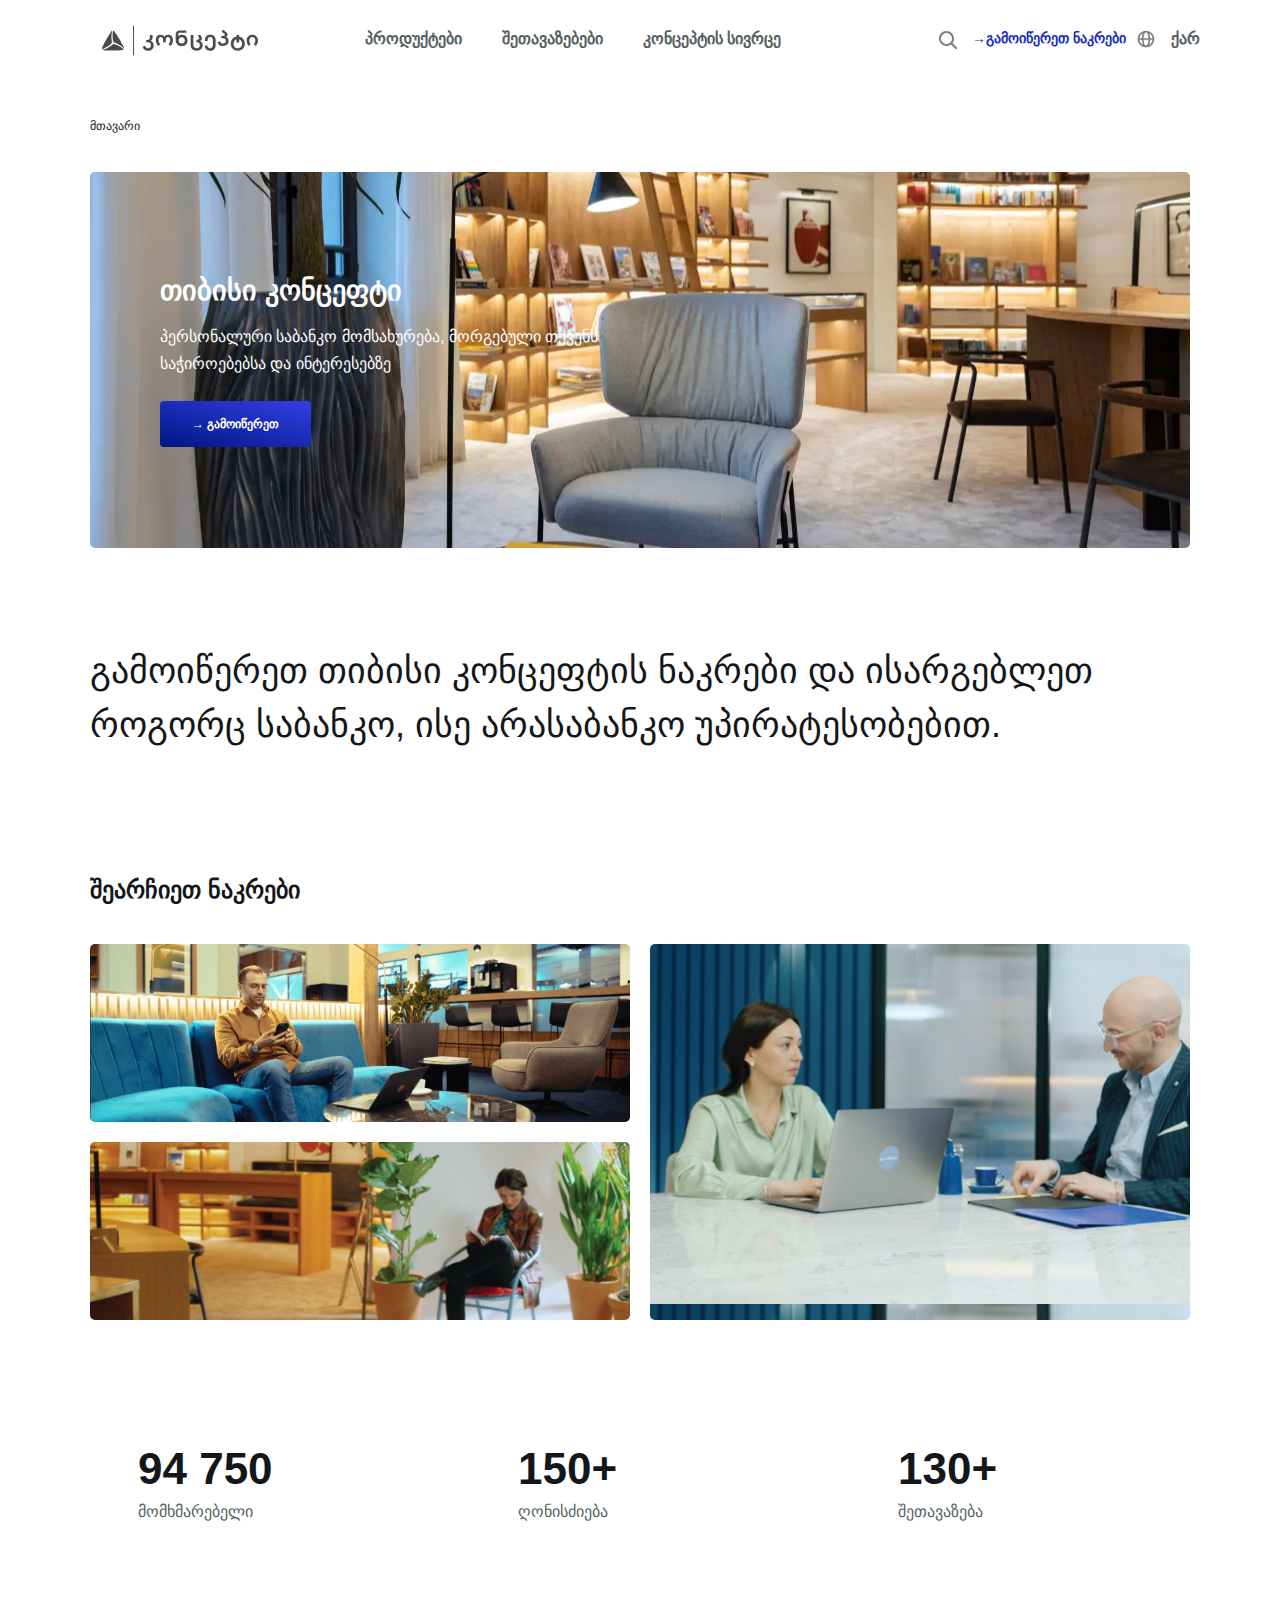
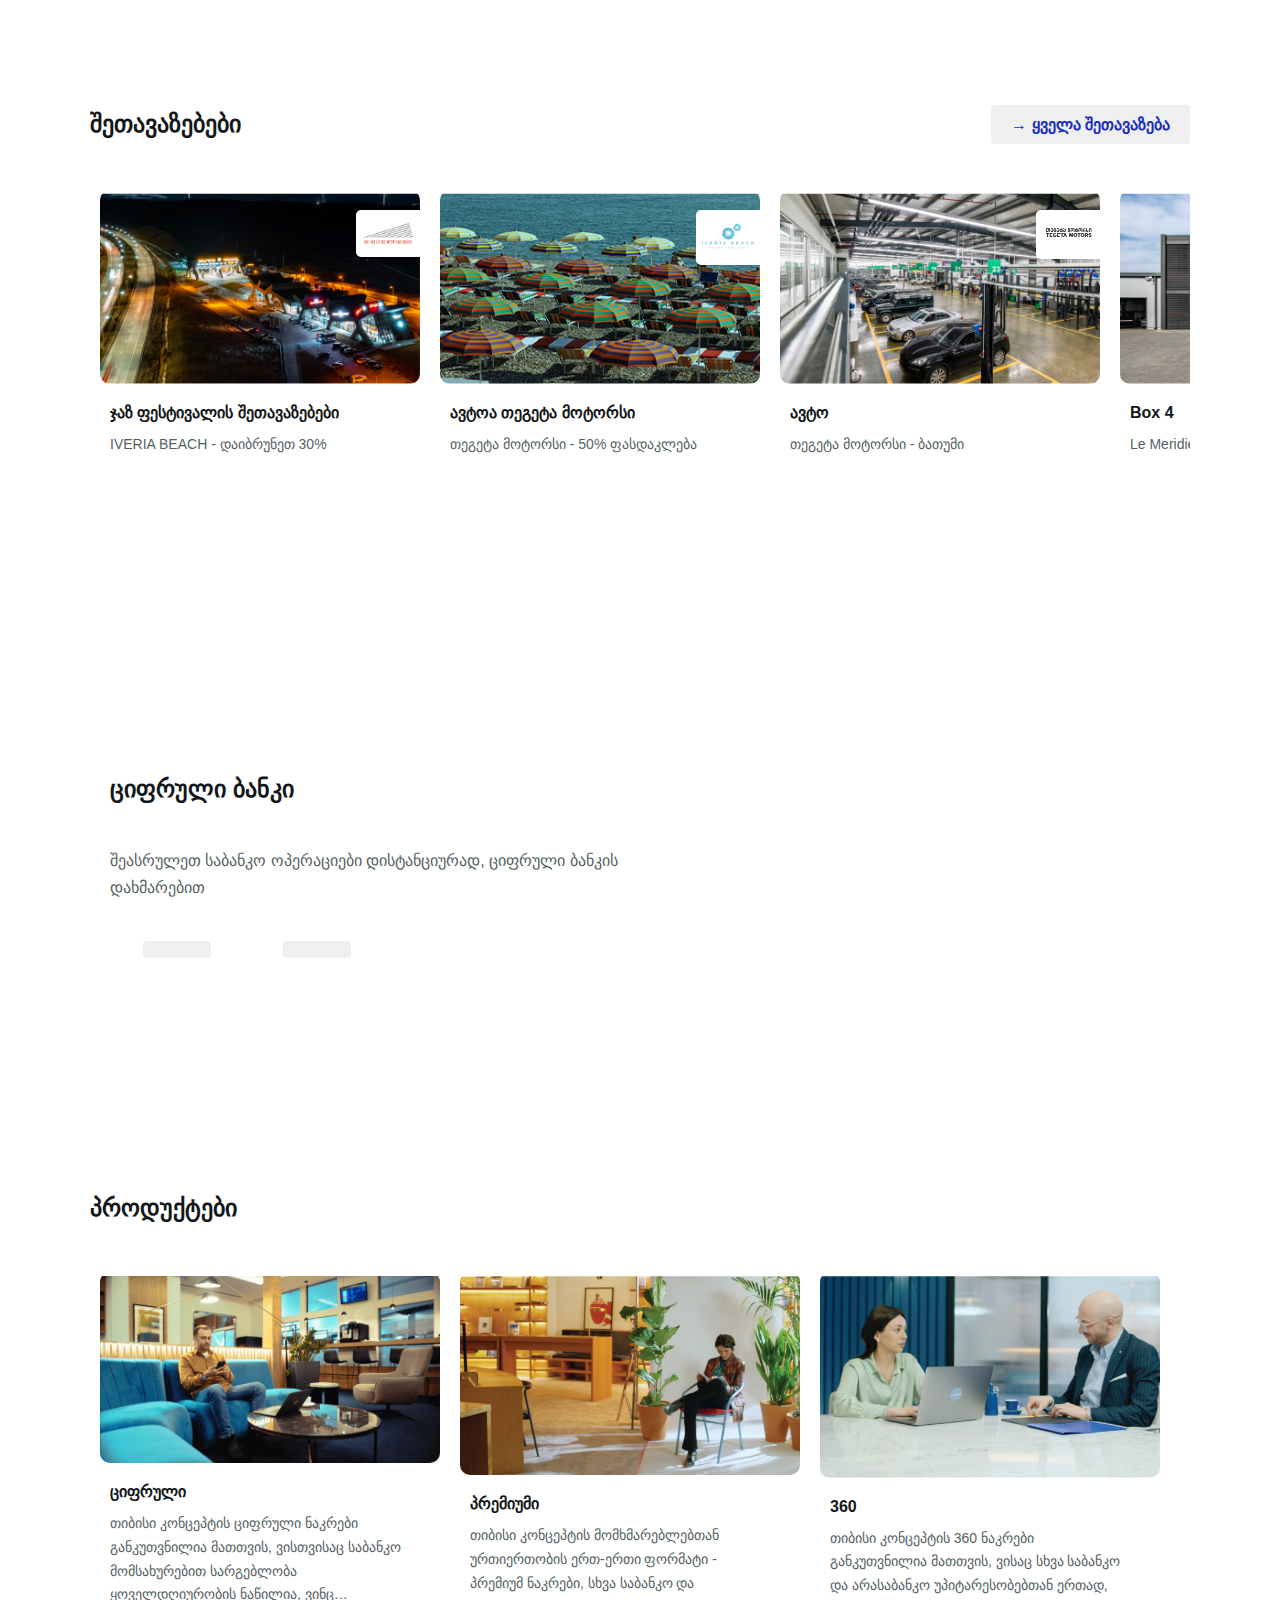
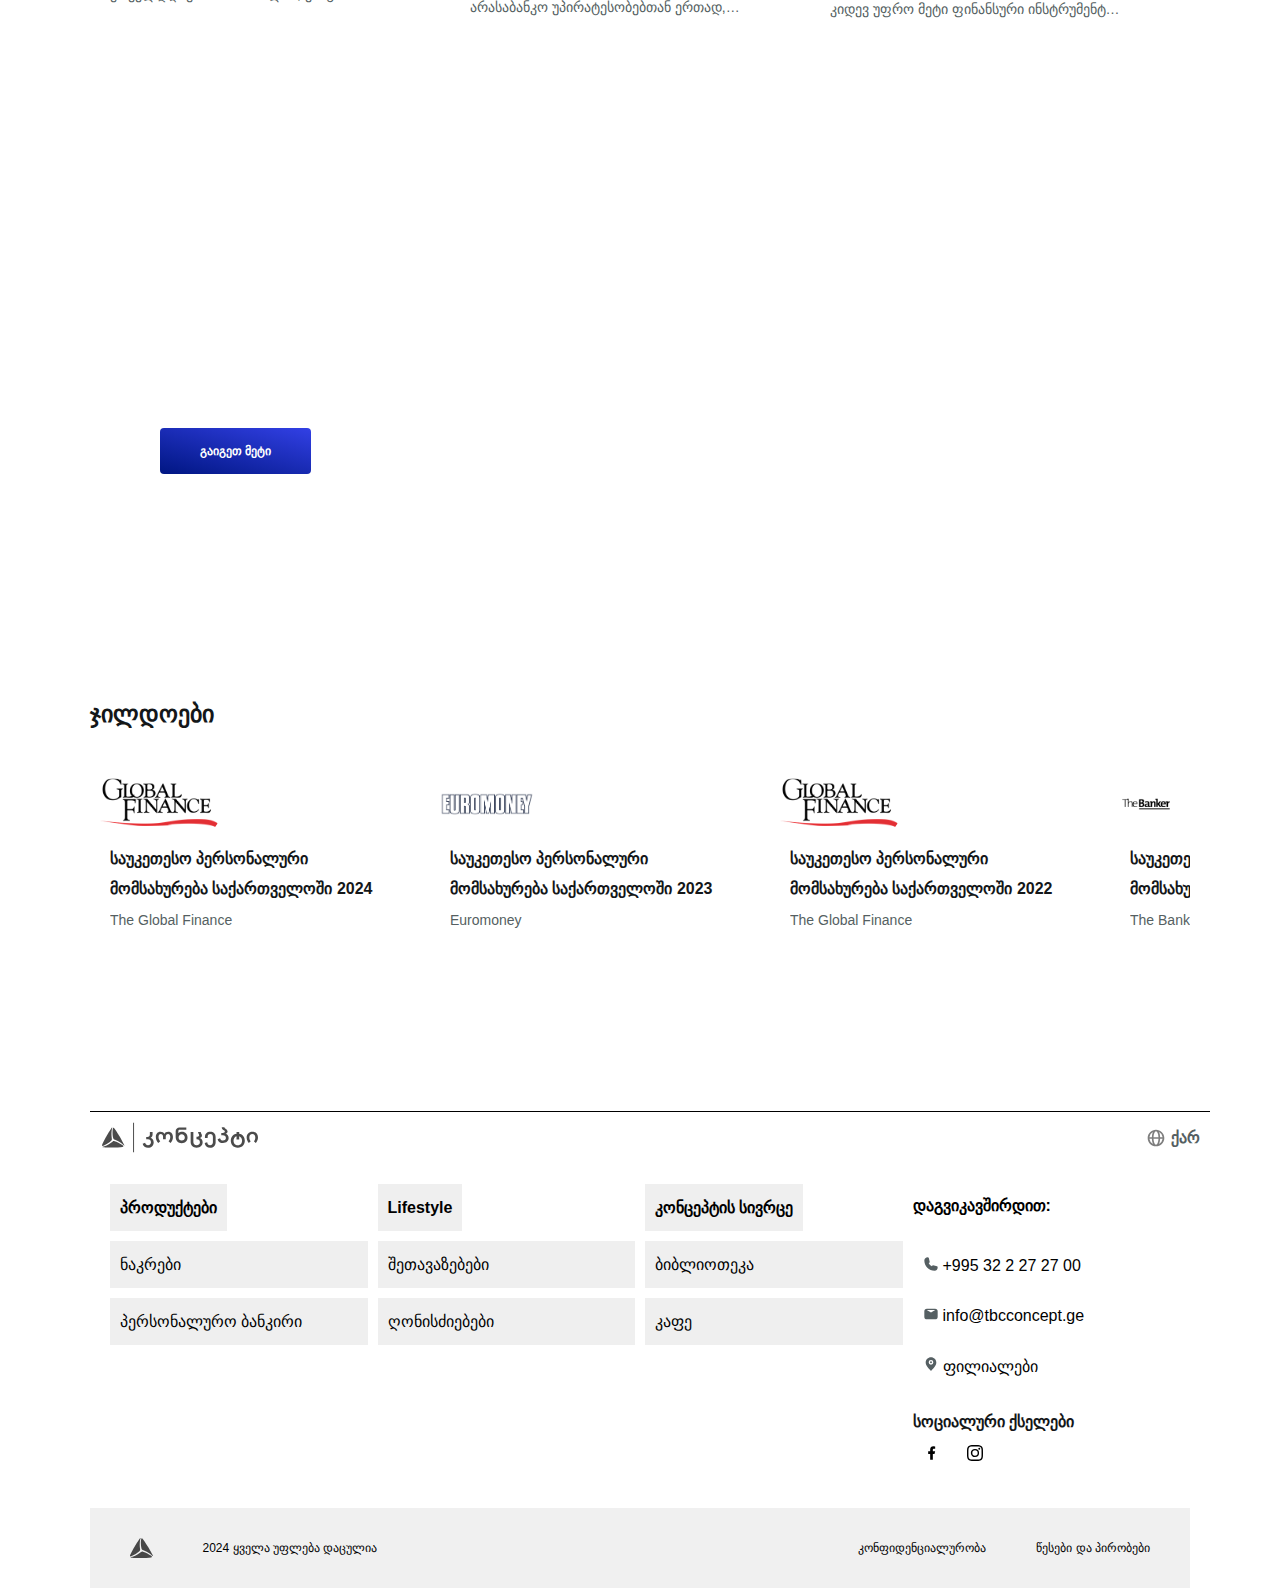
==== commit 2cdcbf4f: "fixed small details" ====
--- a/index.html
+++ b/index.html
@@ -7,6 +7,7 @@
   <link rel="stylesheet" href="TBC2.css">
   <link rel="stylesheet" href="TBC3.css">
   <title>თბს კონცეფტი | TBC Concept</title>
+  <link rel="icon" href="https://tbcconcept.ge/favicon-32x32.png" />
 </head>
 <body>
 <!--  start page image + search etc -->
@@ -16,7 +17,7 @@
       <div class="line-image"></div>
       <div class="expanded-images">
         <div class="line-image line-image-expanded"></div>
-        <div class="expanded-button">ციფრული ბანკი</div>
+        <div class="expanded-button">&#x2197; ციფრული ბანკი</div>
       </div>
     </div>
     <div class="line-text-container line-text-container-3">
@@ -52,7 +53,7 @@
     <div class="text-gamoiweret">&#8594;გამოიწერეთ ნაკრები</div>
     <div class="line-image-small"></div>
     <div class="line-text">ქარ
-      <div class="hover-text">en</div>
+      <div class="hover-text">Eng</div>
     </div>
   </div>
 </div>
@@ -185,7 +186,7 @@
   <div class="line-text-container">
     <div class="line-image-small"></div>
     <div class="line-text">ქარ
-      <div class="hover-text">en</div>
+      <div class="hover-text">Eng</div>
     </div>
   </div>
 </div>
@@ -223,19 +224,32 @@
             <button class="grid-button-end">კაფე</button>
         </div>
     </div>
-    <div class="column-end">
+    <div class="column-end contact">
         <div class="text-line-end endname">დაგვიკავშირდით:</div>
         <div class="button-with-image-end phone">+995 32 2 27 27 00</div>
         <div class="button-with-image-end email">info@tbcconcept.ge</div>
         <div class="button-with-image-end branches">ფილიალები</div>
         <div class="additional-text-end">სოციალური ქსელები</div>
-        <div class="square-buttons-end">
+        <div class="square-buttons-end for-gap">
             <button class="square-button-end"></button>
             <button class="square-button-end"></button>
         </div>
     </div>
 </div>   
 <!--  end page (details + expandable)  -->
+
+<!-- uflebebi -->
+<div class="rights-container">
+  <div class="rights-left">
+      <div class="rights-image"></div>
+      <div class="rights-element">2024 ყველა უფლება დაცულია</div>
+  </div>
+  <div class="rights-right">
+      <div class="rights-element">კონფიდენციალურობა</div>
+      <div class="rights-element">წესები და პირობები</div>
+  </div>
+</div>
+<!-- uflebebi -->
 
   <script src="script1.js"></script>
   <script src="arrow.js"></script>
--- a/TBC.css
+++ b/TBC.css
@@ -1,6 +1,6 @@
 /* Base styles */
 body {
-  height: 10000px;
+  height: 100%;
   margin: 0;
   font-family: sans-serif;
   color: black;
@@ -25,7 +25,7 @@
   position: relative;
   max-width: 100%; 
   height: 376px; 
-  background-image: url('Images/1.jpg'); 
+  background-image: url('./Images/1.jpg'); 
   background-size: cover; 
   background-position: center; 
   background-repeat: no-repeat; 
@@ -204,12 +204,12 @@
 
 .box-small-1 {
   grid-row: 1 / span 1; /* First row */
-  background-image: url('Images/2.png');
+  background-image: url('./Images/2.png');
 }
 
 .box-small-2 {
   grid-row: 2 / span 1; /* Second row */
-  background-image: url('Images/3.png');
+  background-image: url('./Images/3.png');
 }
 
 .box-large {
@@ -217,7 +217,7 @@
   height: 376px; 
   border-radius: 5px;
   grid-row: span 2; /* Span both rows to the right side */
-  background-image: url('Images/4.png');
+  background-image: url('./Images/4.png');
 }
 
 /* Shetavazebebi header text */
@@ -308,7 +308,7 @@
   margin-left: 33px;
 }
 .cifr-right {
-  background-image: url('images/c3.png'); 
+  background-image: url('./images/c3.png'); 
   background-size:contain; 
   background-position: right; 
   background-repeat: no-repeat; 
@@ -316,10 +316,10 @@
   width: 100%; 
 }
 .cifr-button-1 {
-  background-image: url('images/c1.svg');
+  background-image: url('./images/c1.svg');
 }
 .cifr-button-2 {
-  background-image: url('images/c2.svg');
+  background-image: url('./images/c2.svg');
 }
 .cifr-button-1, .cifr-button-2 {
   width: 68px;
@@ -336,7 +336,7 @@
 }
 /* cifruli bank */
 .box-2 {
-  background-image: url('images/15.png');
+  background-image: url('./images/15.png');
 }
 
 /* end image Concept + qar/en */
@@ -353,8 +353,9 @@
 
 .line-image {
   cursor: pointer;
-  background: url('Images/concept.svg') no-repeat center center;
+  background: url('./Images/concept.svg') no-repeat center center;
   background-size: contain;
+  opacity: 0.7; 
   width: 165px;
   height: 32px;
 }
@@ -366,14 +367,16 @@
 }
 
 .line-image-small {
-  background: url('Images/globe.svg') no-repeat center center;
+  background: url('./Images/globe.svg') no-repeat center center;
   background-size: contain;
   width: 20px;
   height: 20px;
   margin-right: 5px; 
   cursor: pointer;
+  opacity: 0.5; 
 }
 .line-text {
+  
   cursor: pointer;
   position: relative;
   -webkit-text-size-adjust: 100%;
@@ -394,11 +397,11 @@
   display: none;
   position: absolute;
   top: 100%; 
-  left: 50%;
+  left: 0;
   transform: translateX(-50%);
   background-color: #f0f0f0; 
   padding: 5px;
-  border: 1px solid #ccc; 
+  border: 1px solid #e1e4e5; 
   border-radius: 4px; 
   white-space: nowrap; 
 }
@@ -411,24 +414,32 @@
 .line-text-container-2 {
   display: flex;
   gap: 10px;
-  align-items: flex-start;
+  align-items: center;
 }
 .line-image-small-2, .line-image-small-3 {
   cursor:pointer;
 }
 .line-image-small-2 {
-  background: url('Images/search.svg');
+  background: url('./Images/search.svg');
 }
 .line-text-container-3 {
+  user-select: none;
   margin-right:auto;
   gap: 40px; 
   margin-left: 100px;
   align-items: start;
 }
 .line-container-1 {
+  top: 0;
+  padding-top: 25px;
+  padding-bottom: 25px;
+  position: fixed;
+  z-index: 2;
   align-items: start;
-  margin-top: 20px;
+  margin-top: 0;
   border: none;
+  background-color: white;
+  width:1100px;
 }
 
 .left-side-container {
@@ -443,7 +454,7 @@
   line-height: 1.4;
   box-sizing: border-box;
   z-index: 2;
-  margin-top: 2px;
+  margin-top: 0px;
   transition: color 0.25s ease-in-out;
   position: relative;
   cursor: pointer;
@@ -454,11 +465,12 @@
 }
 
 .line-image-expanded {
-  background: url(images/expand.png);
+  background: url(./Images/expand.png);
   background-size: contain;
   background-repeat: no-repeat;
   height: 135px;
   width: 190px;
+  opacity: 1;
 }
 .start-products, .start-offers, .start-concept {
 
@@ -470,26 +482,69 @@
   margin-top: 50px;
   width: 100px;
 }
-
+.expanded-button {
+  margin-left: 10px;
+  color: #182cc0;
+  text-transform: uppercase;
+  font-size: 14px;
+  font-weight: 700;
+  line-height: 1.4;
+  box-sizing: border-box;
+  z-index: 2;
+  margin-top: 2px;
+  transition: color .6s ease-out;
+  position: relative;
+  cursor: pointer;
+  width: max-content;
+}
+.expanded-button:hover {
+  color: #007aff;
+}
 /* Show the expanded sections when they have the .visible class */
 .visible {
   display: flex; /* or `block` if you are not using flex layout */
 }
 
 .mtavari {
-  -webkit-text-size-adjust: 100%;
-  --swiper-theme-color: #007aff;
-  --swiper-navigation-size: 44px;
-  font-family: TBCX,sans-serif;
   line-height: 1.7;
-  -webkit-font-smoothing: antialiased;
-  text-rendering: optimizeLegibility;
   font-size: 12px;
   box-sizing: border-box;
   color: #141719;
   font-weight: 500;
-  padding-top: 24px;
+  padding-top: 104px;
   padding-bottom: 24px;
+}
+
+/* uflebebi dabla */
+.rights-container {
+  display: flex;
+  justify-content: space-between; 
+  align-items: center; 
+  padding: 20px;
+  background-color: #f0f0f0;
+}
+
+.rights-left, .rights-right {
+  display: flex;
+  gap: 10px; 
+  
+}
+
+.rights-image {
+  content: url(./Images/concept-small.svg);
+  opacity: 0.7; 
+  height: 20px;
+}
+.rights-element, .rights-image {
+  padding: 10px 20px;
+  font-size: 12px;
+  display: flex; /* Center text inside */
+  align-items: center; /* Center text vertically */
+  justify-content: center; /* Center text horizontally */
+  text-align: center; /* Center text inside element */
+}
+.rights-element {
+  cursor: pointer;
 }
 @media (max-width: 767px) {
   .box {
@@ -567,7 +622,7 @@
   }
   .line-image {
     cursor: pointer;
-    background: url('Images/concept-small.svg') no-repeat center center;
+    background: url('./Images/concept-small.svg') no-repeat center center;
     background-size: contain;
   
   }
--- a/TBC3.css
+++ b/TBC3.css
@@ -45,17 +45,22 @@
 }
 
 
+
 .button-with-image-end {
     display: flex;
     align-items: center;
-    margin-bottom: 10px;
+    margin-top: 32px;
     position: relative;
     padding-left: 30px; 
+    cursor: pointer;
+
+}
+.button-with-image-end:hover {
+ text-decoration: underline;
 }
 
-
 .button-with-image-end.phone::before {
-    content: url('Images/phone.svg'); 
+    content: url('./Images/phone.svg'); 
     position: absolute;
     left: 10px;
     top: 50%;
@@ -65,7 +70,7 @@
 }
 
 .button-with-image-end.email::before {
-    content: url('Images/email.svg'); 
+    content: url('./Images/email.svg'); 
     position: absolute;
     left: 10px;
     top: 50%;
@@ -75,7 +80,7 @@
 }
 
 .button-with-image-end.branches::before {
-    content: url('Images/branches.svg'); 
+    content: url('./Images/branches.svg'); 
     position: absolute;
     left: 10px;
     top: 50%;
@@ -85,34 +90,32 @@
 }
 
 .additional-text-end {
+    margin-top: 32px;
     margin-bottom: 10px;
     line-height: 1.7;
     font-size: 16px;
-    margin-top: 0;
     color: #141719;
     font-weight: 700;
 }
 
-.square-buttons-end {
-    display: flex;
-    gap: 10px;
-}
 
 .square-button-end {
-    width: 100px;
-    height: 100px;
+    width: 40px;
+    height: 40px;
     background-color: #f0f0f0;
     border: none; 
     cursor: pointer;
 }
-
+.for-gap {
+    margin-left: 10px;
+}
 .square-button-end:nth-child(1) {
-    background: url('Images/facebook.svg'); 
+    background: url('./Images/facebook.svg'); 
     background-repeat: no-repeat;
 }
 
 .square-button-end:nth-child(2) {
-    background: url('Images/instagram.svg'); 
+    background: url('./Images/instagram.svg'); 
     background-repeat: no-repeat;
 }
 
@@ -122,7 +125,7 @@
     transition: transform 0.3s ease-in-out;
     pointer-events: all; 
     user-select: none; 
-    content: url('Images/arrow.svg');
+    content: url('./Images/arrow.svg');
 }
 .arrow-end::before {
     content: "";
@@ -135,6 +138,10 @@
 }
 .endname:hover {
     color: inherit;
+}
+
+.contact {
+    padding-top: 12px;
 }
 @media (max-width: 768px) {
     .grid-container-end {
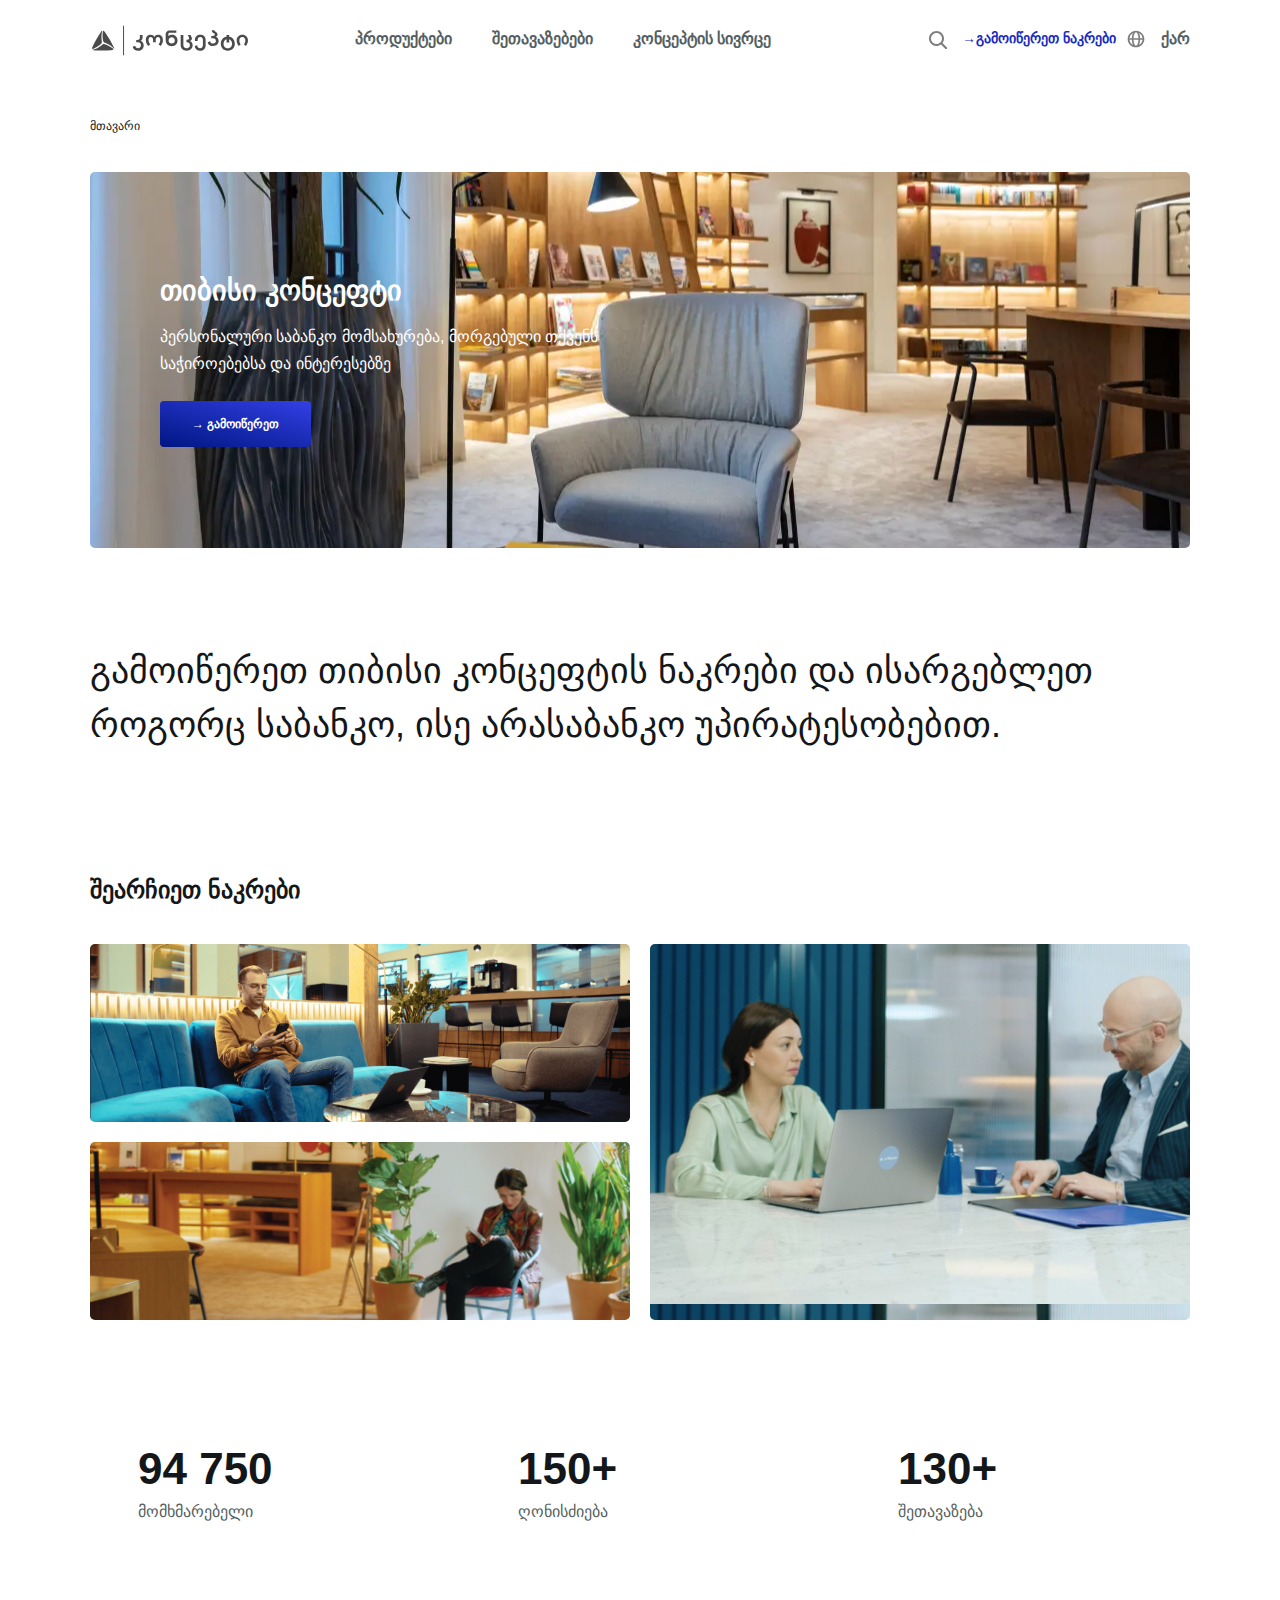
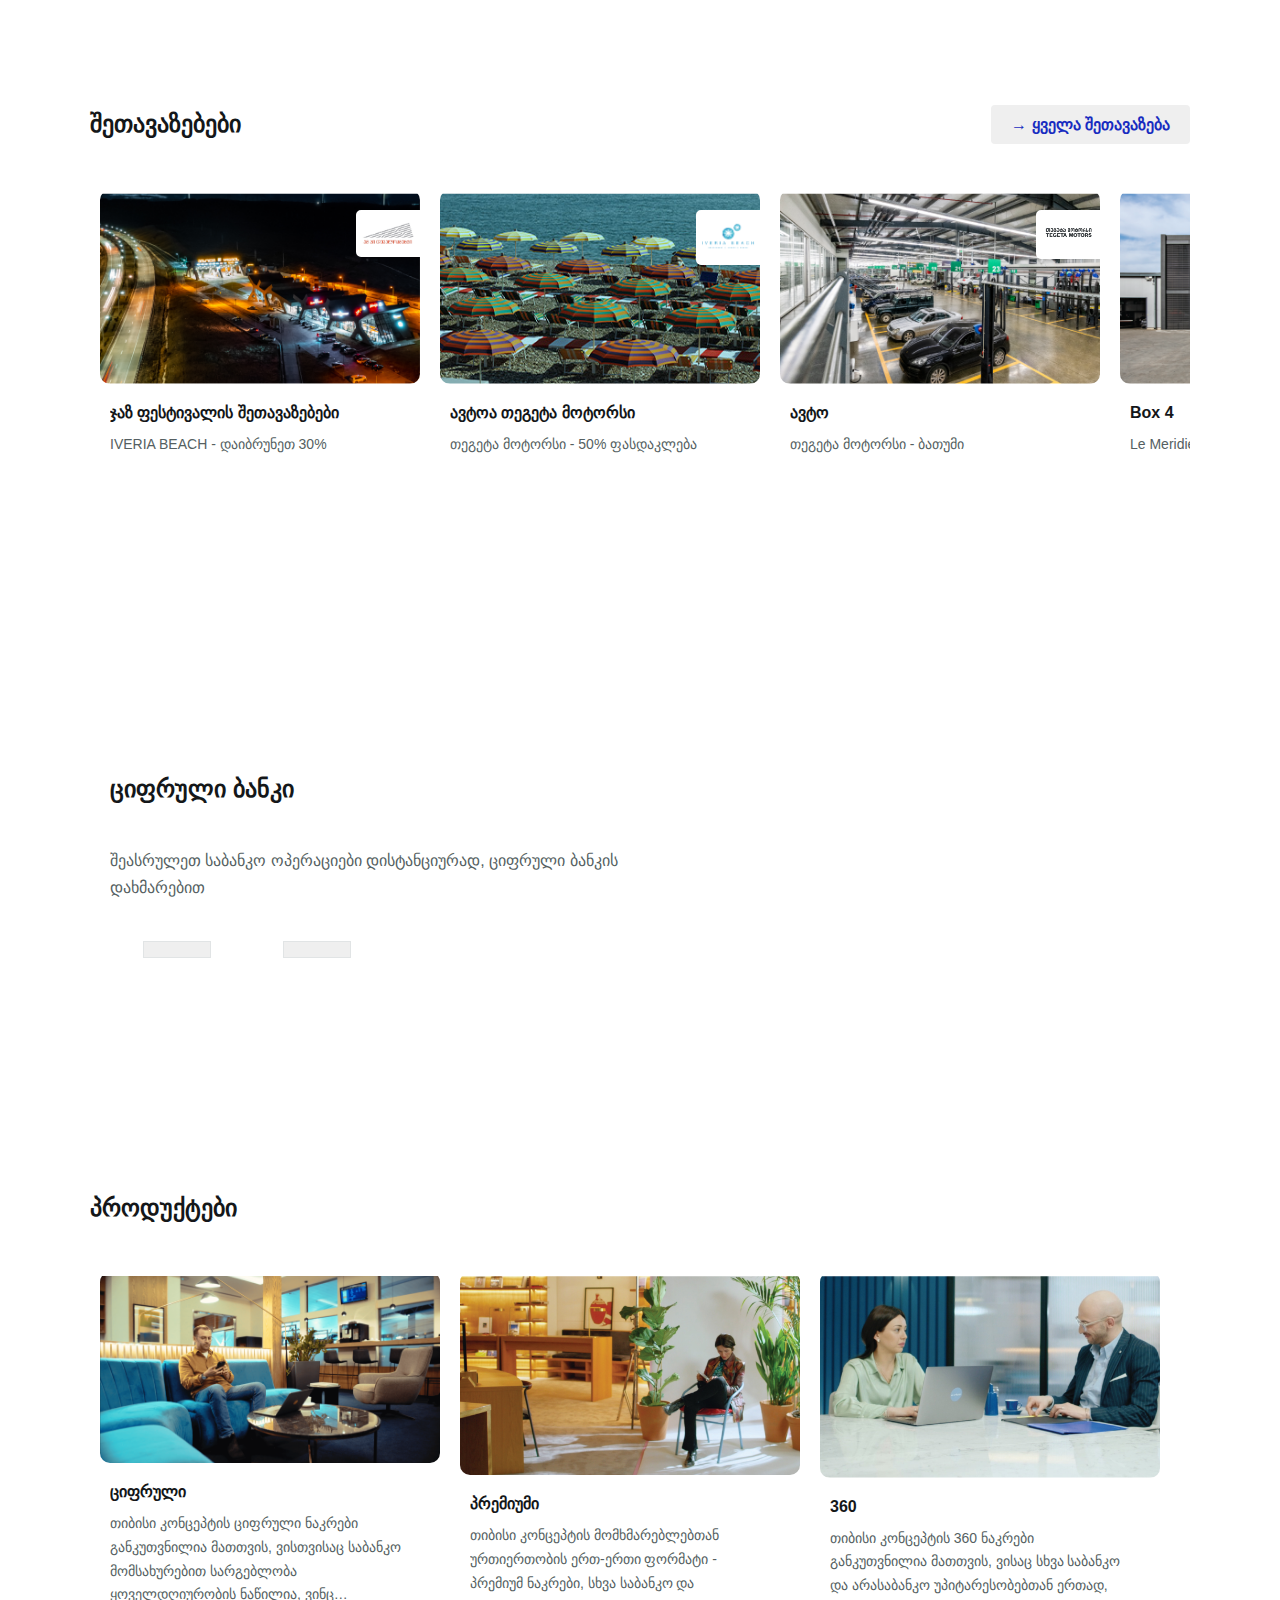
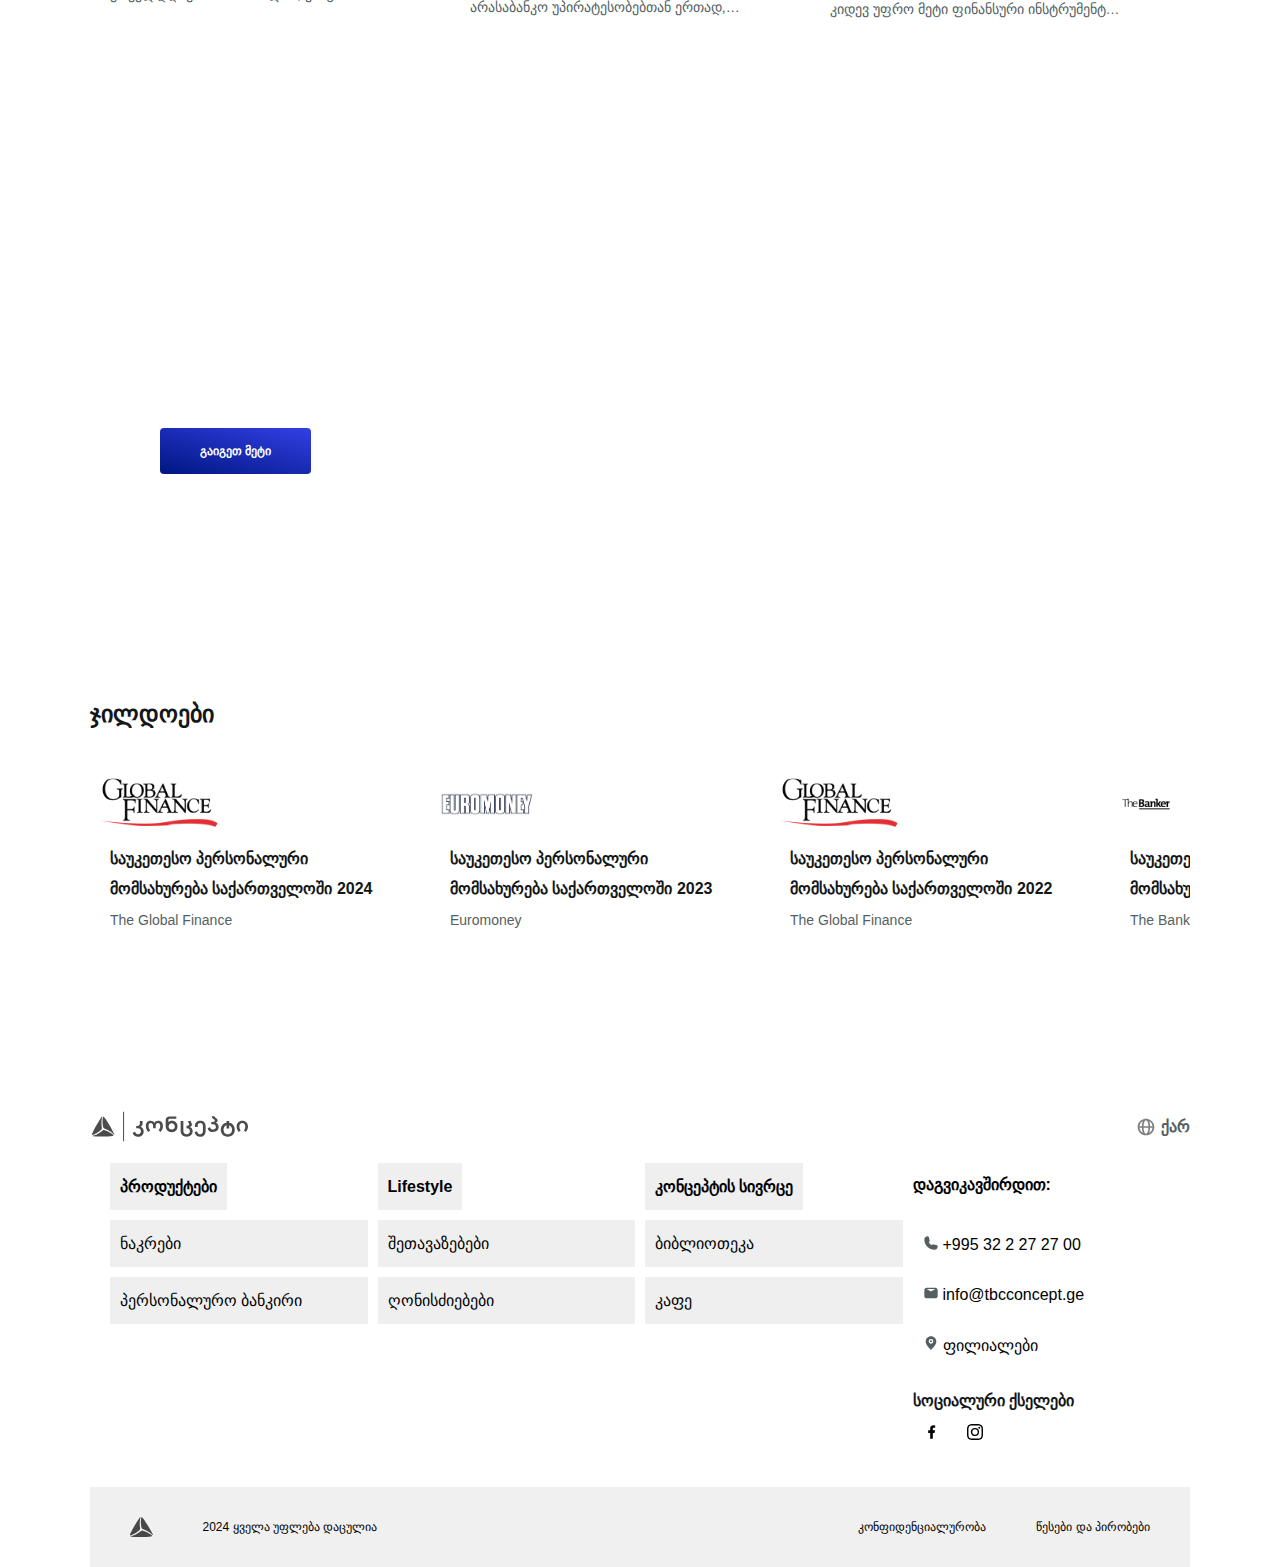
==== commit 86ceb850: "Added show end button" ====
--- a/index.html
+++ b/index.html
@@ -55,9 +55,13 @@
     <div class="line-text">ქარ
       <div class="hover-text">Eng</div>
     </div>
+    <div class="hidden-button-2"></div>
   </div>
 </div>
 <!--  start page image + search etc -->
+
+<div class="unexpand">
+
   <p class ='mtavari'>მთავარი</p>    
 
   <!--  TBC Concept  -->
@@ -137,8 +141,10 @@
         <button class="cifr-button-1"></button>
         <button class="cifr-button-2"></button>
       </div>
+      
     </div>
     <div class="cifr-right"></div>
+    <button class="hidden-button">DOWNLOAD</button>
   </div>  
    <!--  cifruli banki box  -->
   
@@ -179,7 +185,7 @@
     </div>
   </div>  
   <!--  jildoebi scroll  -->
-
+</div>
 <!--  end page image + qar/en  -->
  <div class="line-container">
   <div class="line-image"></div>
@@ -191,6 +197,8 @@
   </div>
 </div>
 <!--  end page image + qar/en  -->
+
+
 
 <!--  end page (details + expandable)  -->
   <div class="grid-container-end">   
@@ -254,5 +262,6 @@
   <script src="script1.js"></script>
   <script src="arrow.js"></script>
   <script src="expand.js"></script>
+  <script src="toggle.js"></script>
 </body>
 </html>
--- a/TBC.css
+++ b/TBC.css
@@ -16,6 +16,24 @@
     --swiper-navigation-size: 44px;
     -webkit-font-smoothing: antialiased;
     text-rendering: optimizeLegibility;
+    overflow-x:hidden;
+}
+
+/* right slider */
+::-webkit-scrollbar {
+  width: 8px;
+  transition: opacity 0.5s ease-out;
+}
+
+::-webkit-scrollbar-track {
+  background: rgba(222, 222, 222, .75);
+  user-select: none
+  
+}
+
+::-webkit-scrollbar-thumb {
+  background: rgba(0, 0, 0, .5);
+    border-radius: 4px;
 }
 
 /* TBC Concept box */
@@ -89,7 +107,7 @@
 
 /* Gamoiweret text */
 .gamoiweret {
-  color: black;
+  color: #141719;
   height: auto; 
   text-align: left;
   box-sizing: border-box; 
@@ -260,6 +278,7 @@
 .promo-button:hover {
   color: #007aff;
 }
+
 /* cifruli bank */
 .cifr-grid {
   display: grid;
@@ -268,6 +287,9 @@
   align-items: center; 
   padding: 20px; 
   height: 372px;
+}
+.hidden-button {
+  display: none;
 }
 .cifr-left {
   display: flex;
@@ -306,6 +328,7 @@
   display: flex;
   gap: 72px; 
   margin-left: 33px;
+  
 }
 .cifr-right {
   background-image: url('./images/c3.png'); 
@@ -324,11 +347,10 @@
 .cifr-button-1, .cifr-button-2 {
   width: 68px;
   height: 17px;
-  
+  border: 1px solid #e1e4e5;
   background-size: contain; 
   background-repeat: no-repeat; 
-  border:#3240e5;
-  border-radius: 4px;
+  border: 1px solid #e1e4e5;
   cursor: pointer;
   transition: background-color 0.3s;
   display: inline-block; 
@@ -344,10 +366,8 @@
   display: flex;
   justify-content: space-between;
   align-items: center;
-  border-top: 1px solid black;
-  padding: 10px;
   position: relative;
-  width: 100%;
+  width: 1100px;
   height: auto;
 }
 
@@ -409,6 +429,16 @@
 .line-text:hover .hover-text {
   display: block;
 }
+.hidden-button-2 {
+  display: none;
+  cursor: pointer;
+  user-select: none;
+  content: url('./Images/3lines.png');
+  height: 32px;
+}
+.unexpand {
+  display: none;
+}
 
 /* start image + search icon etc */
 .line-text-container-2 {
@@ -439,7 +469,9 @@
   margin-top: 0;
   border: none;
   background-color: white;
-  width:1100px;
+  max-width: 1100px;
+  width: 100%;
+  box-sizing: border-box; 
 }
 
 .left-side-container {
@@ -472,9 +504,6 @@
   width: 190px;
   opacity: 1;
 }
-.start-products, .start-offers, .start-concept {
-
-}
 .expanded-products, .expanded-offers, .expanded-concept, .expanded-images {
   display: none;
   flex-direction: column;
@@ -500,11 +529,12 @@
 .expanded-button:hover {
   color: #007aff;
 }
-/* Show the expanded sections when they have the .visible class */
+
 .visible {
-  display: flex; /* or `block` if you are not using flex layout */
-}
-
+  display: flex; 
+}
+
+/* mtavari single line text */
 .mtavari {
   line-height: 1.7;
   font-size: 12px;
@@ -546,34 +576,53 @@
 .rights-element {
   cursor: pointer;
 }
+@media (max-width: 1000px) {
+
+  .line-text-container-3 {
+    display: none;
+  }
+  .line-text, .hover-text, .line-image-small {
+    display:none;
+  }
+  .hidden-button-2, .line-image-small-2 {
+    display: inline;
+  }
+  
+}
 @media (max-width: 767px) {
+
+  
+ /* box with button */
   .box {
-    flex-direction: column; 
-    justify-content: center; 
+    height: auto; /* Adjust height for smaller screens */
+    padding-top: 40px;
+    padding-bottom: 40px;
   }
 
   .text-container {
-    padding-top: 150px;
-  }
-
-  .header {
-    font-size: 1rem; 
-  }
+    width: 90%;
+    padding: 30px;
+  }
+
 
   .paragraph {
-    font-size: 1rem; 
+
+    margin: 0 0 16px 0;
   }
 
   .button {
+    font-size: 14px;
     width: 100%; 
-    font-size: 1rem;
-  }
+    height: 50px;
+    padding: 12px;
+  }
+
 
   /* statistics */
   .section_statistics {
     padding-top: 60px;
     width: auto;
-    padding-left: 45px;
+    padding-left: 60px;
     margin: 0;
     justify-content: start; 
     margin-top: 30px; 
@@ -583,12 +632,13 @@
     width: auto;
     flex-direction: column; 
     align-items: flex-start; 
-    gap: 20px; 
+    gap: 100px; 
   }
 
   .numbers_item {
     flex: 1 1 auto;
     margin: 0;
+    margin-left: 45px;
     align-items: flex-start; 
   }
 
@@ -626,4 +676,88 @@
     background-size: contain;
   
   }
-}
+
+  /* gamoiweret text */
+  .gamoiweret {
+    font-size: 28px; 
+    padding-top: 40px; 
+  }
+
+  /* cifruli grid */
+  .cifr-grid {
+    grid-template-columns: 1fr; 
+    gap: 10px;
+    height: auto; 
+    align-items: start; 
+  }
+  .cifr-left, .cifr-right {
+    width: 100%; 
+    background-position: left;
+  }
+  .cifr-buttons {
+    display: none;
+  }
+  .hidden-button {
+    cursor: pointer;
+    display: block;
+    max-width: 100%;
+    grid-column-gap: 4px;
+    color: #182cc0;
+    text-transform: uppercase;
+    border: 1px solid #182cc0;
+    border-radius: 4px;
+    justify-content: center;
+    align-items: center;
+    padding: 16px 32px;
+    font-size: 12px;
+    font-weight: 700;
+    line-height: 1.33;
+    text-decoration: none;
+    transition: background-position .25s ease-in-out;
+    background-color: #f9fafa;
+    display: flex;
+    flex: 1;
+  }
+  .hidden-button:hover {
+border-color: white;
+  }
+  .hidden-button::before {
+    content: url('./Images/download.svg');
+    height: 20px;
+    width: 20px;
+  }
+
+}
+  @media (max-width: 480px) {
+    /* box with image */
+    .box {
+      padding-top: 20px;
+      padding-bottom: 20px;
+    }
+  
+    .text-container {
+      width: 100%;
+      padding: 20px;
+    }
+  
+    .header {
+      font-size: 20px;
+    }
+  
+    .paragraph {
+      font-size: 12px;
+      margin: 0 0 12px 0;
+    }
+  
+    .button {
+      font-size: 16px;
+      width: 100%;
+      padding: 10px;
+    }
+/* gamoiweret text */
+    .gamoiweret {
+      font-size: 20px; /* Adjust font size for mobile */
+      padding-top: 20px; /* Adjust padding */
+    }
+    
+  }
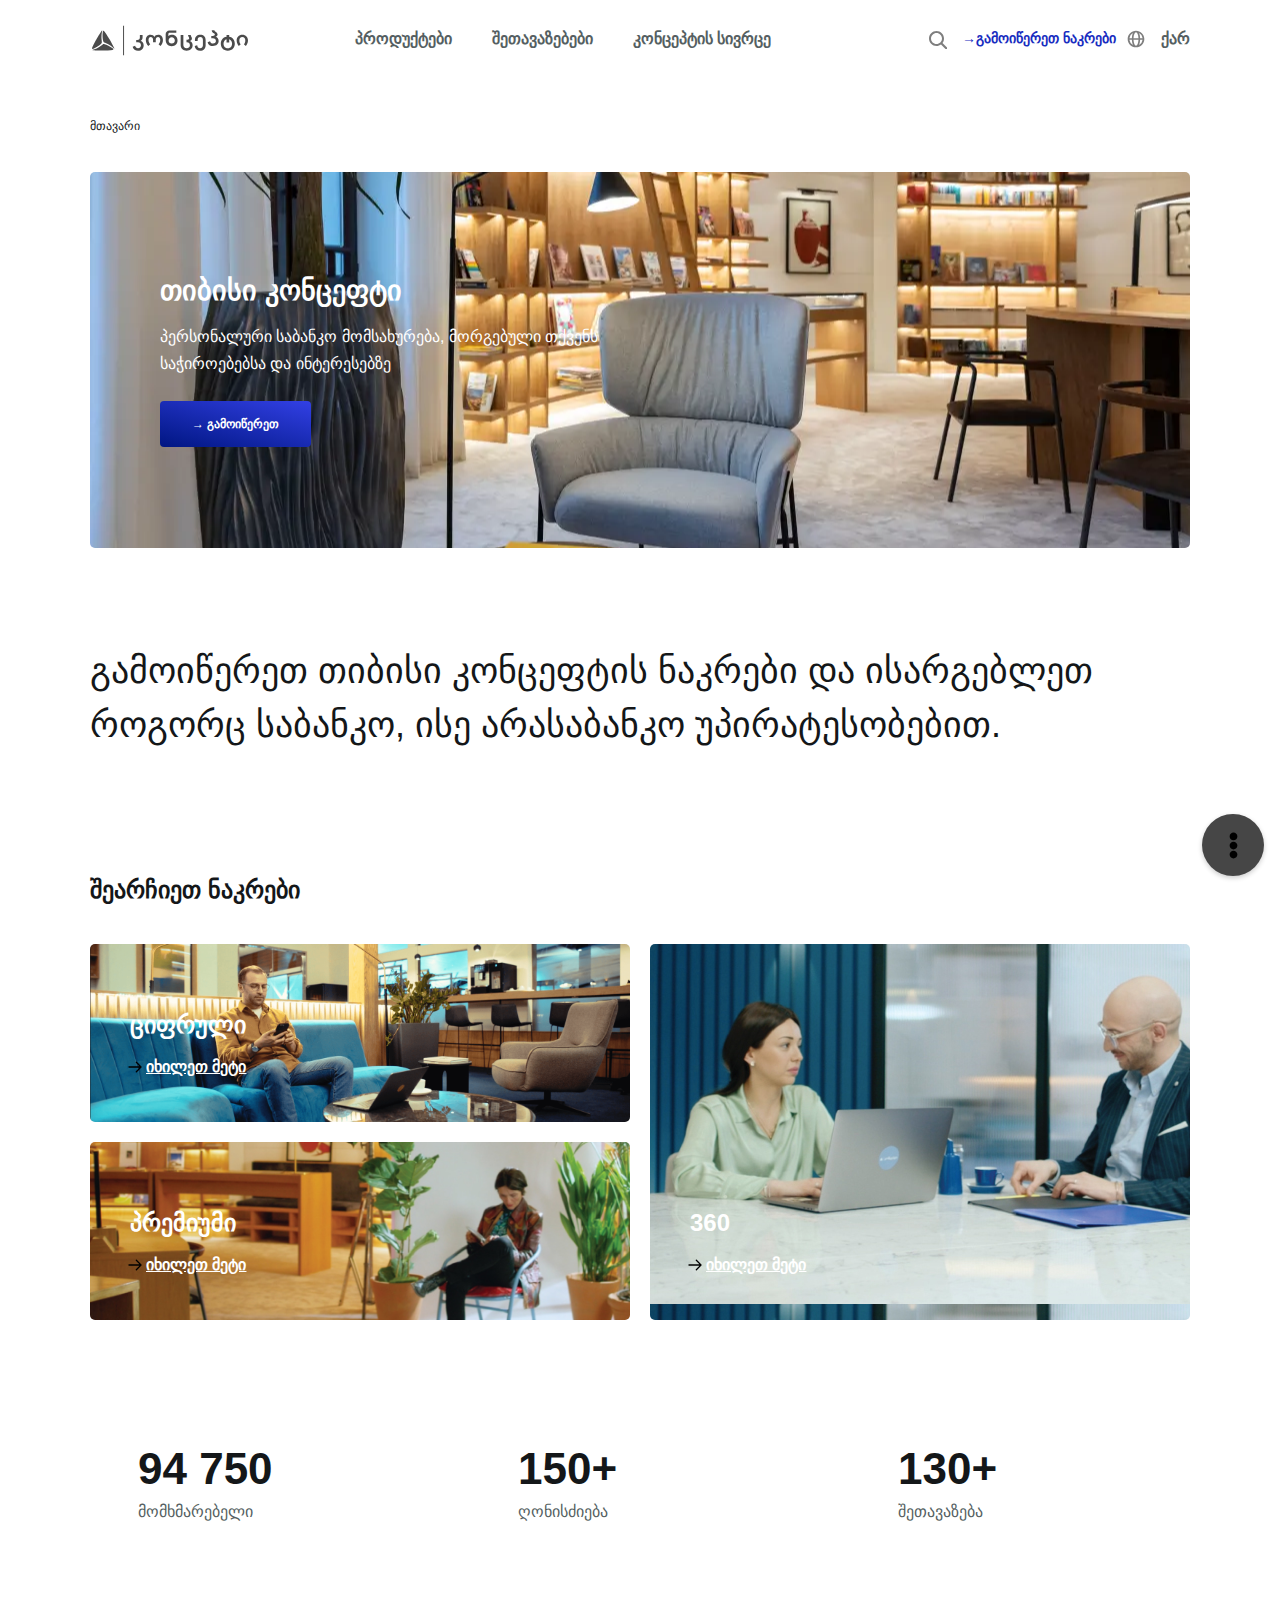
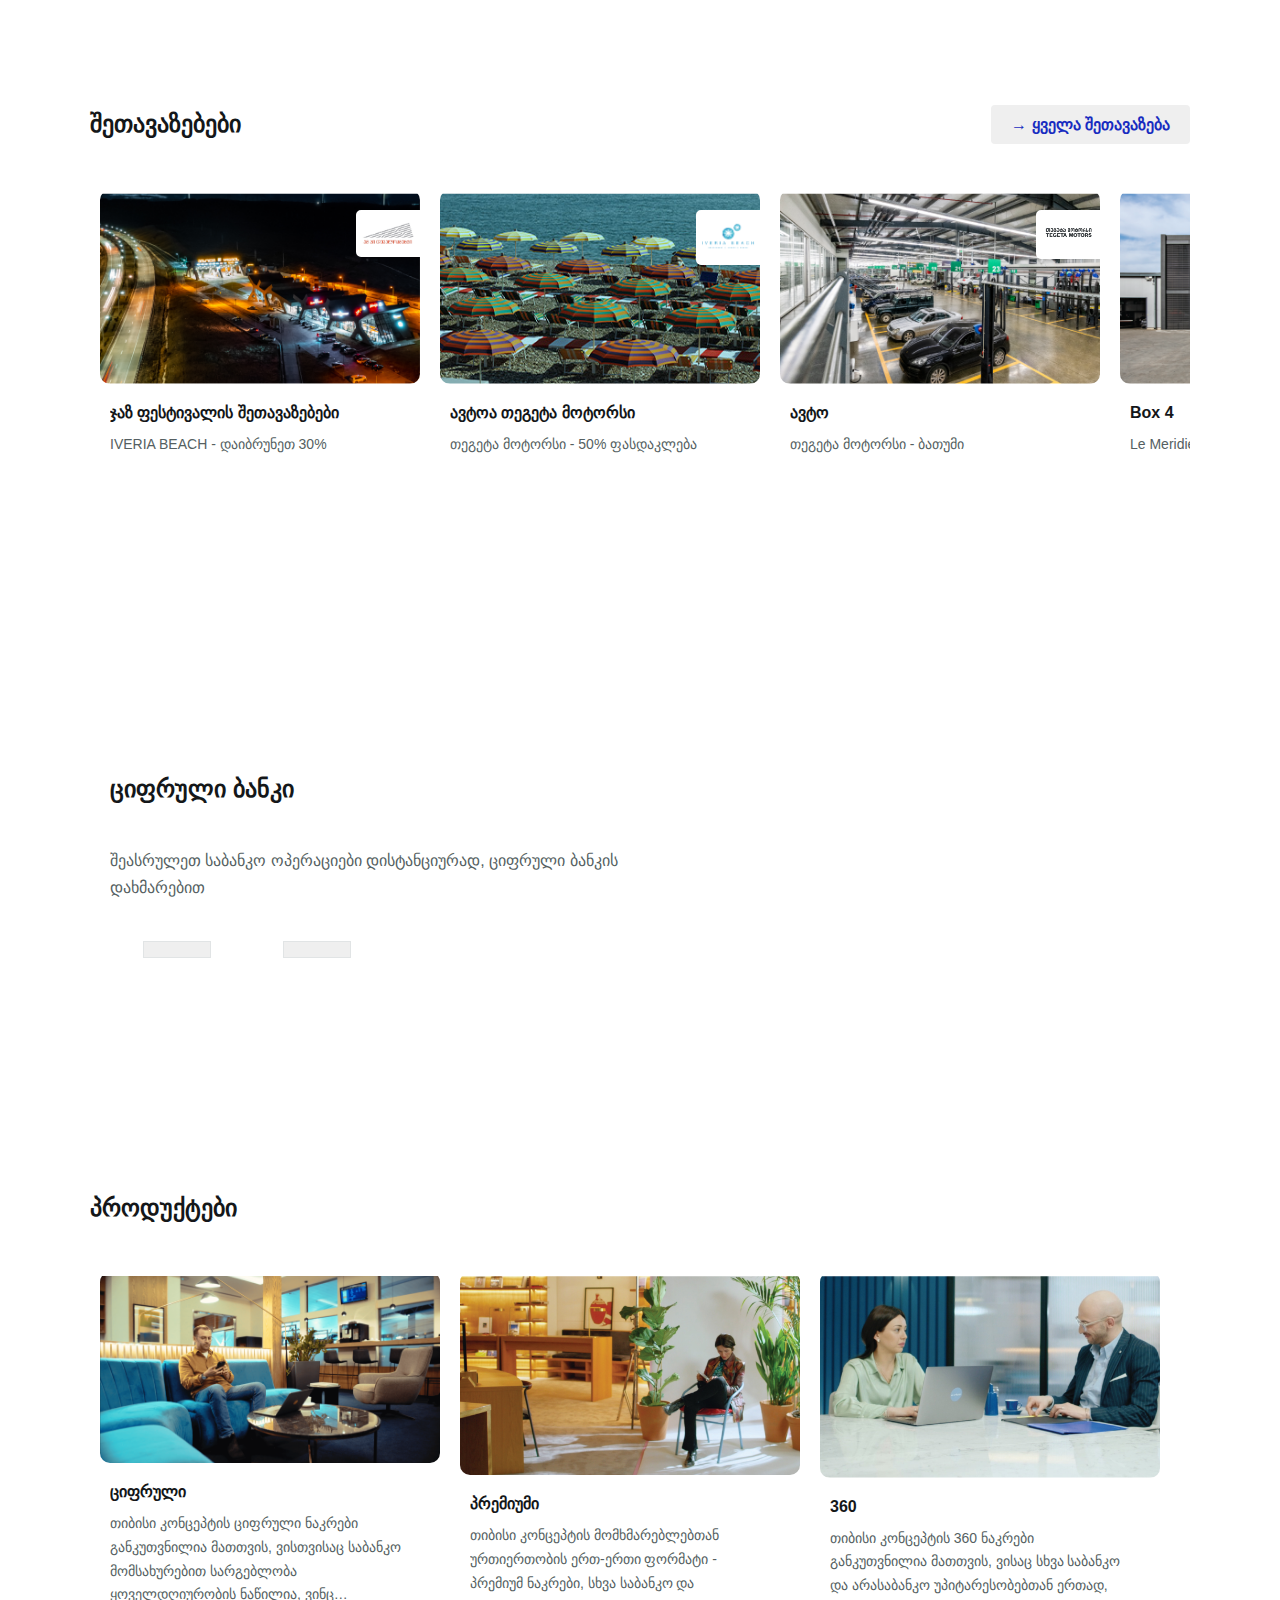
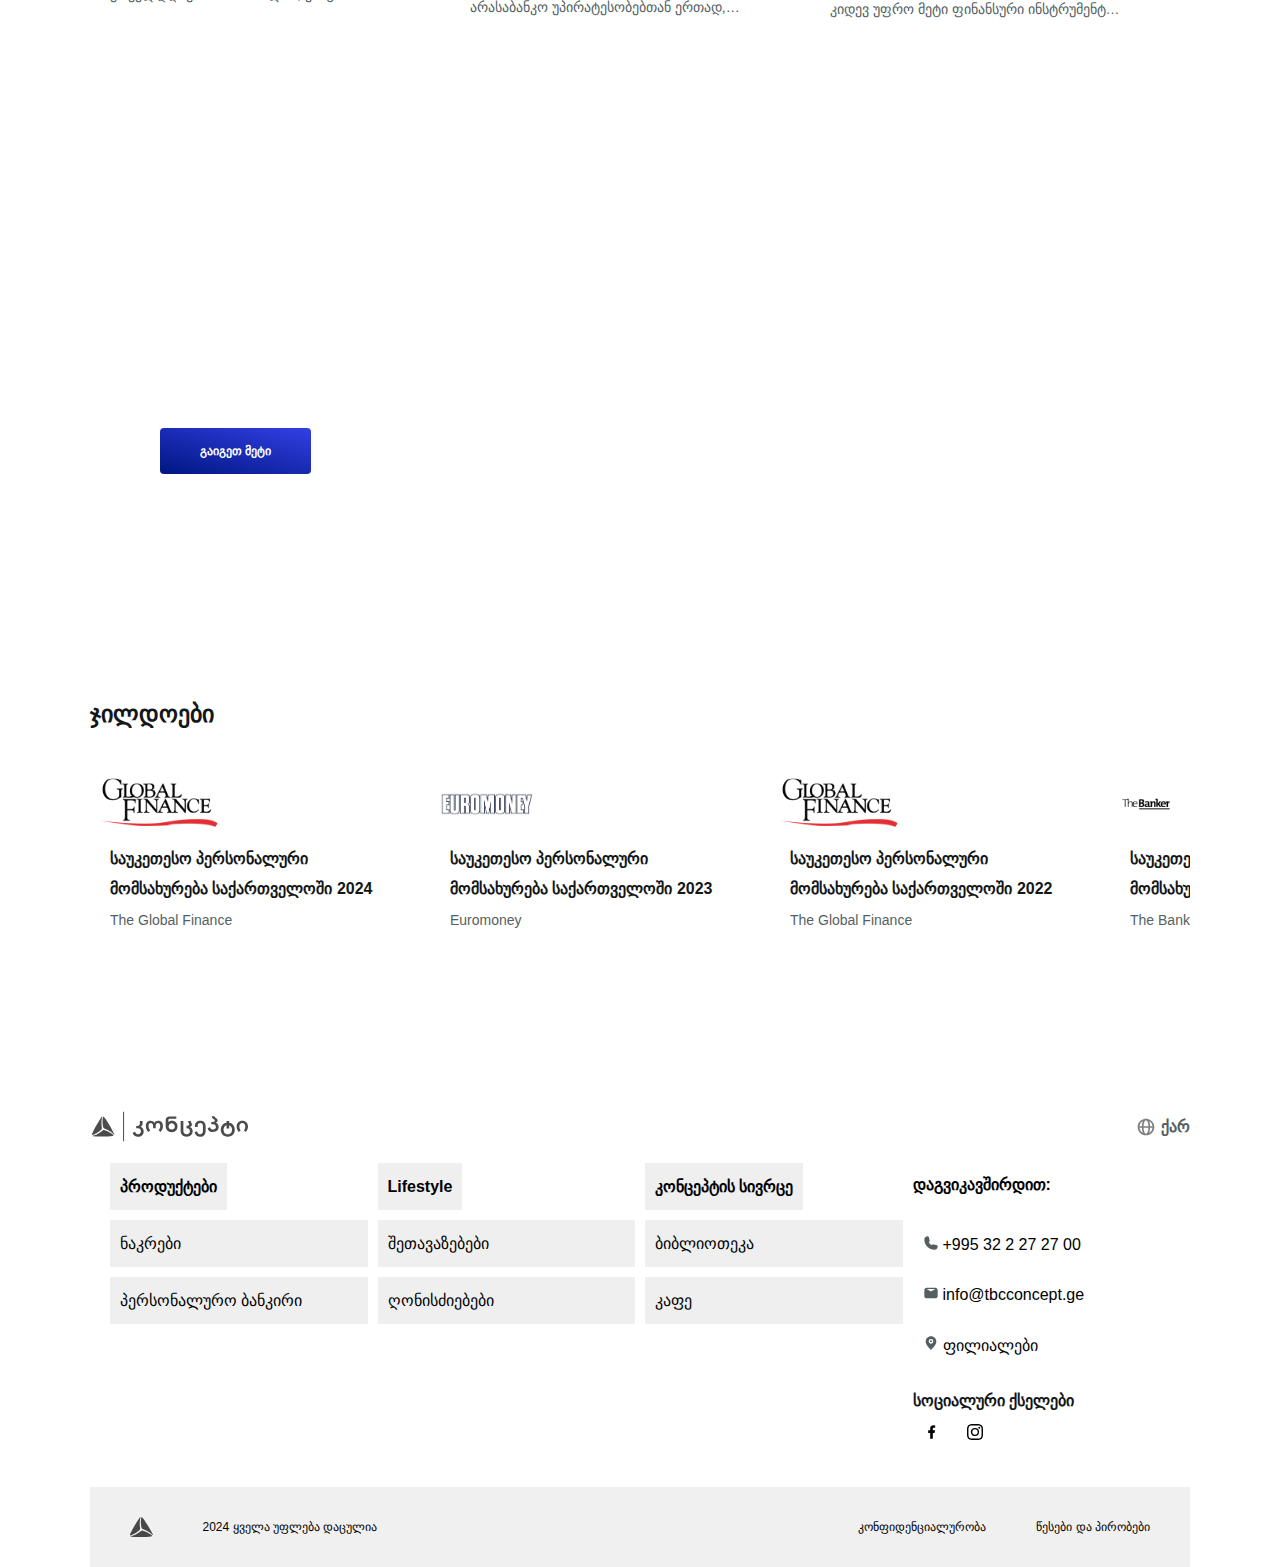
==== commit 85ad327b: "Added button to the right" ====
--- a/index.html
+++ b/index.html
@@ -89,9 +89,24 @@
   <!--  nakrebi grid  -->
   <div class="grid-wrapper"> 
     <div class="box-grid">
-      <div class="box-small box-small-1"></div>
-      <div class="box-small box-small-2"></div>
-      <div class="box-large"></div>
+      <div class="box-small box-small-1">
+      <div class="grid-content">
+        <div class='grid-text'>ციფრული</div>
+        <div class='grid-below-button'>იხილეთ მეტი</div>
+      </div>
+      </div>
+      <div class="box-small box-small-2">
+      <div class="grid-content"><div class="grid-content"></div>
+        <div class='grid-text'>პრემიუმი</div>
+        <div class='grid-below-button'>იხილეთ მეტი</div>
+      </div>
+      </div>
+      <div class="box-large">
+      <div class="grid-content">
+        <div class='grid-text'>360</div>
+        <div class='grid-below-button'>იხილეთ მეტი</div>
+      </div>
+      </div>
     </div>
   </div> 
   <!--  nakrebi grid  -->
@@ -185,7 +200,7 @@
     </div>
   </div>  
   <!--  jildoebi scroll  -->
-</div>
+
 <!--  end page image + qar/en  -->
  <div class="line-container">
   <div class="line-image"></div>
@@ -198,8 +213,8 @@
 </div>
 <!--  end page image + qar/en  -->
 
-
-
+</div> <!--unexpand end div -->
+<button class="unhide-button"></button>
 <!--  end page (details + expandable)  -->
   <div class="grid-container-end">   
     <div class="column-end">
@@ -259,9 +274,24 @@
 </div>
 <!-- uflebebi -->
 
+<!-- right side buttons always -->
+<div class="right-container">
+  <div class="right-hidden">
+    <div class="x-button"></div>
+    <div class="location-button"></div>
+    <div class="call-button"></div>
+    <div class="email-button"></div>
+  </div>
+  <div class="right-shown">
+    <div class="dots-button"></div>
+  </div>
+</div>
+<!-- right side buttons always -->
+
   <script src="script1.js"></script>
   <script src="arrow.js"></script>
   <script src="expand.js"></script>
   <script src="toggle.js"></script>
+  <script src="rights.js"></script>
 </body>
 </html>
--- a/TBC.css
+++ b/TBC.css
@@ -204,6 +204,7 @@
 }
 
 .box-grid {
+
   display: grid;
   grid-template-columns: 1fr 1fr; 
   grid-template-rows: repeat(2, auto); 
@@ -221,23 +222,61 @@
 }
 
 .box-small-1 {
+  position: relative;
   grid-row: 1 / span 1; /* First row */
   background-image: url('./Images/2.png');
 }
 
 .box-small-2 {
+  position: relative;
   grid-row: 2 / span 1; /* Second row */
   background-image: url('./Images/3.png');
 }
 
 .box-large {
+  position: relative;
   background-color: #eee; 
   height: 376px; 
   border-radius: 5px;
   grid-row: span 2; /* Span both rows to the right side */
   background-image: url('./Images/4.png');
 }
-
+.grid-content {
+  position: absolute;
+  bottom: 40px;
+  left: 40px;
+  cursor: pointer;
+  box-sizing: border-box;
+  
+  display: flex;
+  flex-direction: column;
+  justify-content:flex-start;
+  gap: 12px;
+}
+.grid-below-button {
+  line-height: 30px;
+  font-weight: 700;
+  font-size: 16px;
+  color: #fff;
+  text-decoration: underline;
+  transition: .6s ease-out;
+}
+
+.grid-below-button:hover{
+color:gray;
+}
+.grid-below-button::before {
+  position: relative;
+content: url(./Images/rightarrow.svg);
+top:3px;
+right: 3px;
+}
+.grid-text {
+  line-height: 30px;
+  font-size: 24px;
+  font-weight: 700;
+  color: #fff;
+}
 /* Shetavazebebi header text */
 .promo-container {
   display: flex; 
@@ -497,7 +536,7 @@
 }
 
 .line-image-expanded {
-  background: url(./Images/expand.png);
+  background: url('./Images/expand.png');
   background-size: contain;
   background-repeat: no-repeat;
   height: 135px;
@@ -561,7 +600,7 @@
 }
 
 .rights-image {
-  content: url(./Images/concept-small.svg);
+  content: url('./Images/concept-small.svg');
   opacity: 0.7; 
   height: 20px;
 }
@@ -576,6 +615,110 @@
 .rights-element {
   cursor: pointer;
 }
+
+/* unhide button for end */
+.unhide-button {
+display: none;
+background-color: white;
+border: none;
+height: 100px;
+}
+
+/* right side buttons always shown */
+.right-container {
+  position: fixed;
+  user-select: none;
+  bottom: 16px; 
+  right: 16px; 
+  z-index: 1000; 
+}
+
+.dots-button {
+  background: url(./Images/end-dots.svg);
+}
+.x-button {
+  background: url(./Images/end-x.svg);
+}
+.location-button {
+  background: url(./Images/end-location.svg);
+}
+.call-button {
+  background: url(./Images/end-call.svg);
+}
+.email-button {
+  background: url(./Images/end-email.svg);
+}
+
+.right-shown, .right-hidden {
+  display: none; 
+  flex-direction: column-reverse; 
+  align-items: center; 
+  transition: opacity 0.3s ease; 
+  opacity: 0;
+}
+
+.show {
+  display: flex;
+  opacity: 1;
+}
+
+.dots-button, .x-button, .location-button, .call-button, .email-button {
+  cursor: pointer;
+  margin: 8px 0; 
+  padding: 10px;
+  background-color: #fff; 
+  border: none; 
+  border-radius: 50%;
+  box-shadow: 0 2px 5px rgba(0, 0, 0, 0.2); 
+  border-radius: 50%;
+  background-size: 50% 50%;
+  background-position: center;
+  background-repeat: no-repeat;
+  transition:  0.25s ease-in-out;
+}
+.location-button, .call-button, .email-button {
+  height: 28px;
+  width: 28px;
+}
+.dots-button, .x-button {
+  height: 42px;
+  width: 42px;
+  background-color: rgb(70, 70, 70);
+
+}
+
+.dots-button:hover, .x-button:hover {
+  background-color: rgb(119, 119, 119);
+}
+.location-button:hover, .call-button:hover, .email-button:hover {
+  background-color: #144997; 
+}
+
+
+.email-button::before, .call-button::before, .location-button::before {
+  position: absolute;
+  left: -120px;
+  width: 110px;
+  background-color: rgb(70, 70, 70);
+  text-align: center;
+  color: white;
+  border-radius: 5px;
+  opacity: 0;
+}
+.email-button:hover::before {
+  content: 'მოგვწერეთ';
+  opacity: 1; /* Show label on hover */
+}
+
+.call-button:hover::before {
+  content: 'ქოლ ცენტრი';
+  opacity: 1; /* Show label on hover */
+}
+
+.location-button:hover::before {
+  content: 'მისამართი';
+  opacity: 1; /* Show label on hover */
+}
 @media (max-width: 1000px) {
 
   .line-text-container-3 {
@@ -587,7 +730,12 @@
   .hidden-button-2, .line-image-small-2 {
     display: inline;
   }
-  
+  .promo-container {
+    width: auto;
+  }
+  .email-button::before, .call-button::before, .location-button::before {
+    display: none;
+  }
 }
 @media (max-width: 767px) {
 
@@ -602,9 +750,19 @@
   .text-container {
     width: 90%;
     padding: 30px;
-  }
-
-
+    
+  }
+
+  /* end credits */
+  .rights-container {
+    flex-direction: column; /* Stack elements vertically */
+    align-items: flex-start; /* Align items to the start */
+  }
+
+  .rights-left, .rights-right {
+    width: 100%; /* Make each flex child take full width */
+    justify-content: center; /* Center the content */
+  }
   .paragraph {
 
     margin: 0 0 16px 0;
@@ -726,6 +884,9 @@
     height: 20px;
     width: 20px;
   }
+  .promo-container {
+    width: auto;
+  }
 
 }
   @media (max-width: 480px) {
@@ -759,5 +920,7 @@
       font-size: 20px; /* Adjust font size for mobile */
       padding-top: 20px; /* Adjust padding */
     }
-    
-  }
+    .promo-container {
+      width: auto;
+    }
+  }
--- a/TBC3.css
+++ b/TBC3.css
@@ -23,6 +23,7 @@
     color: inherit; 
     font-size: inherit; 
     transition: color 0.25s ease-in-out;
+    bottom:0;
 }
 
 .grid-button-end:hover {
